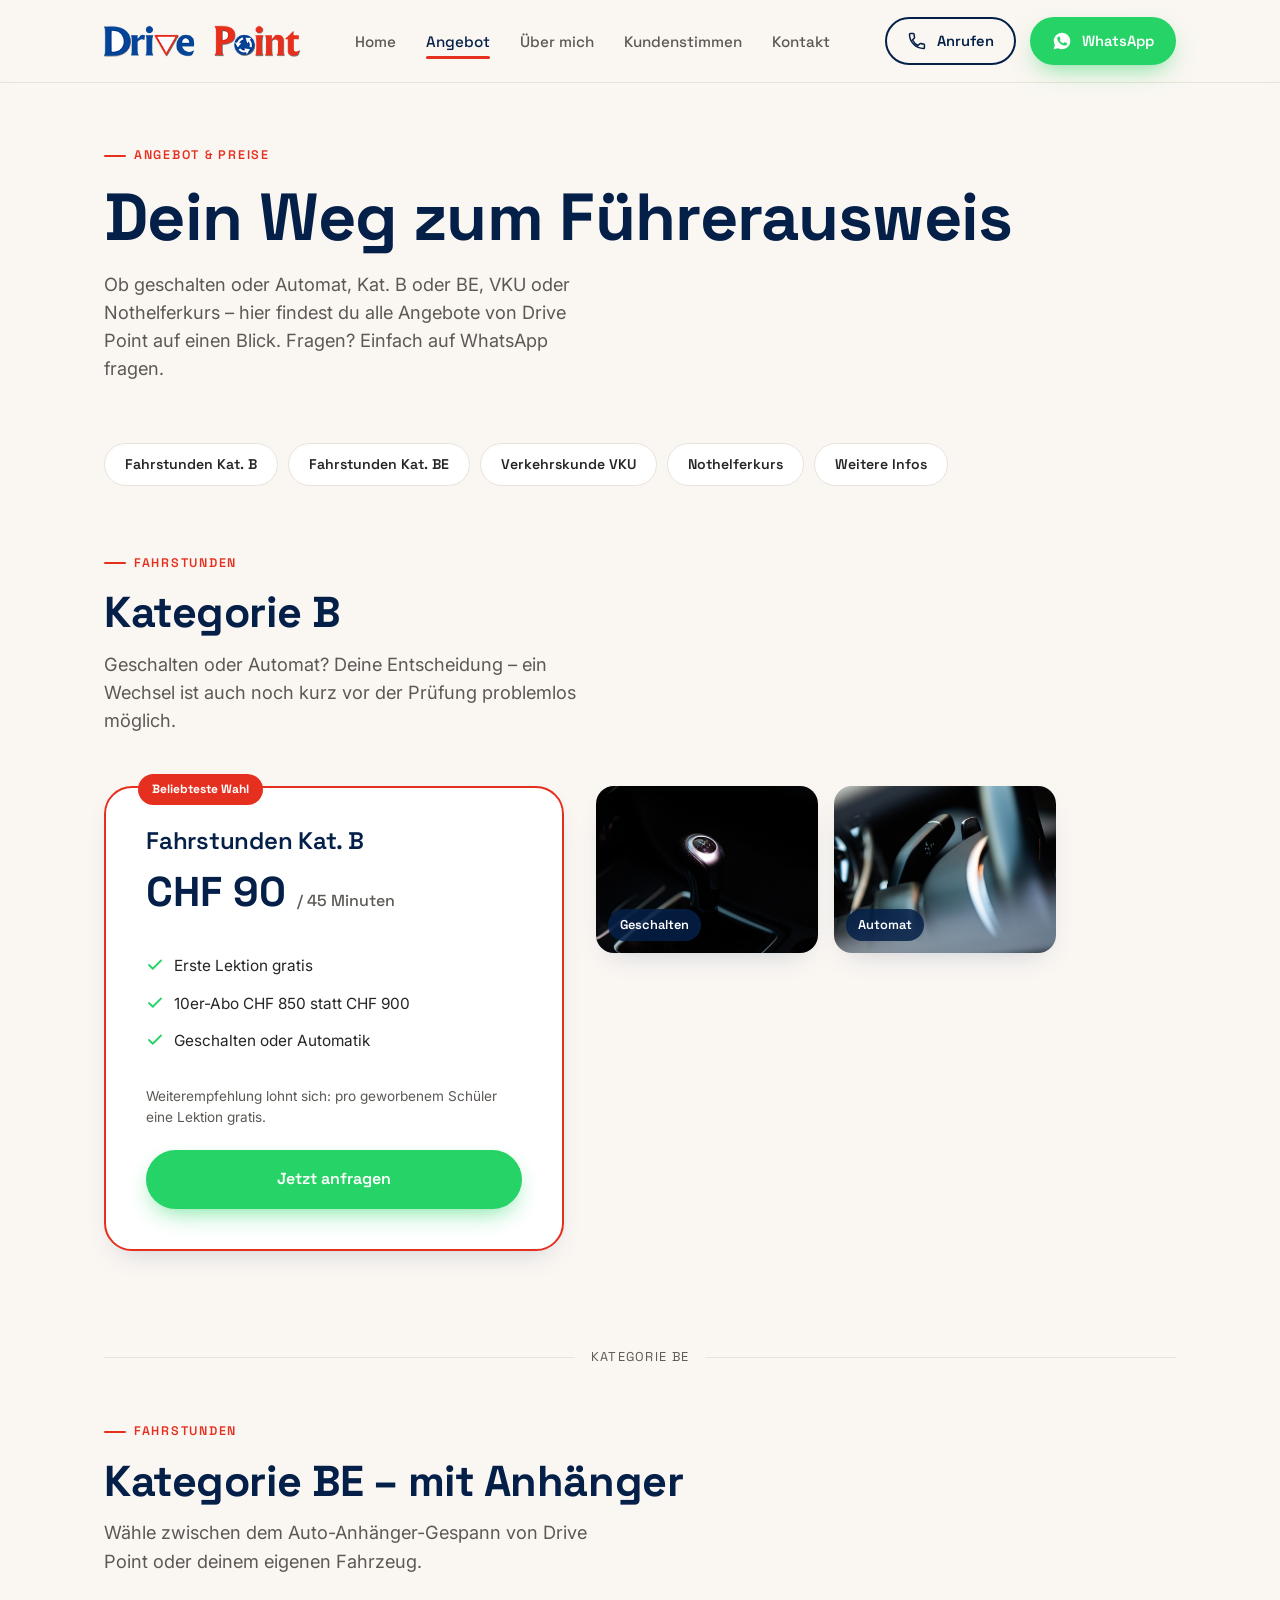
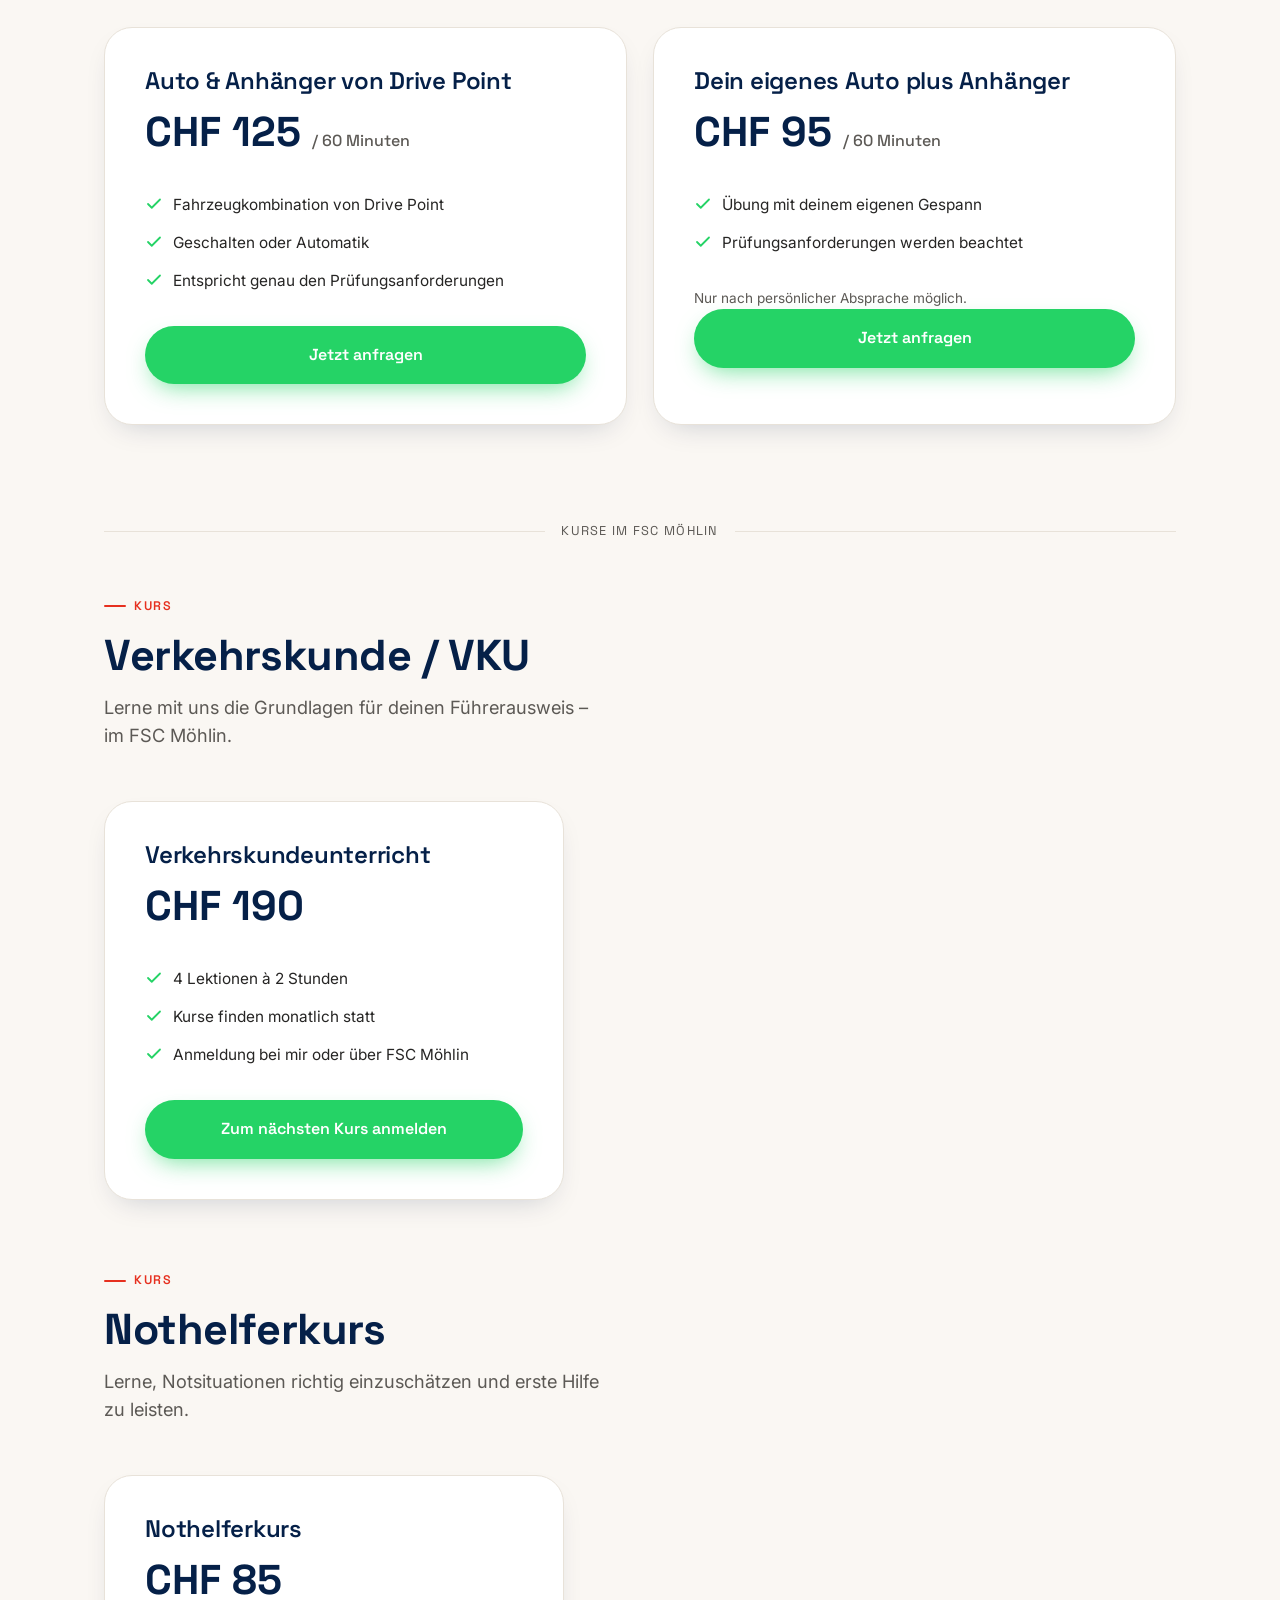
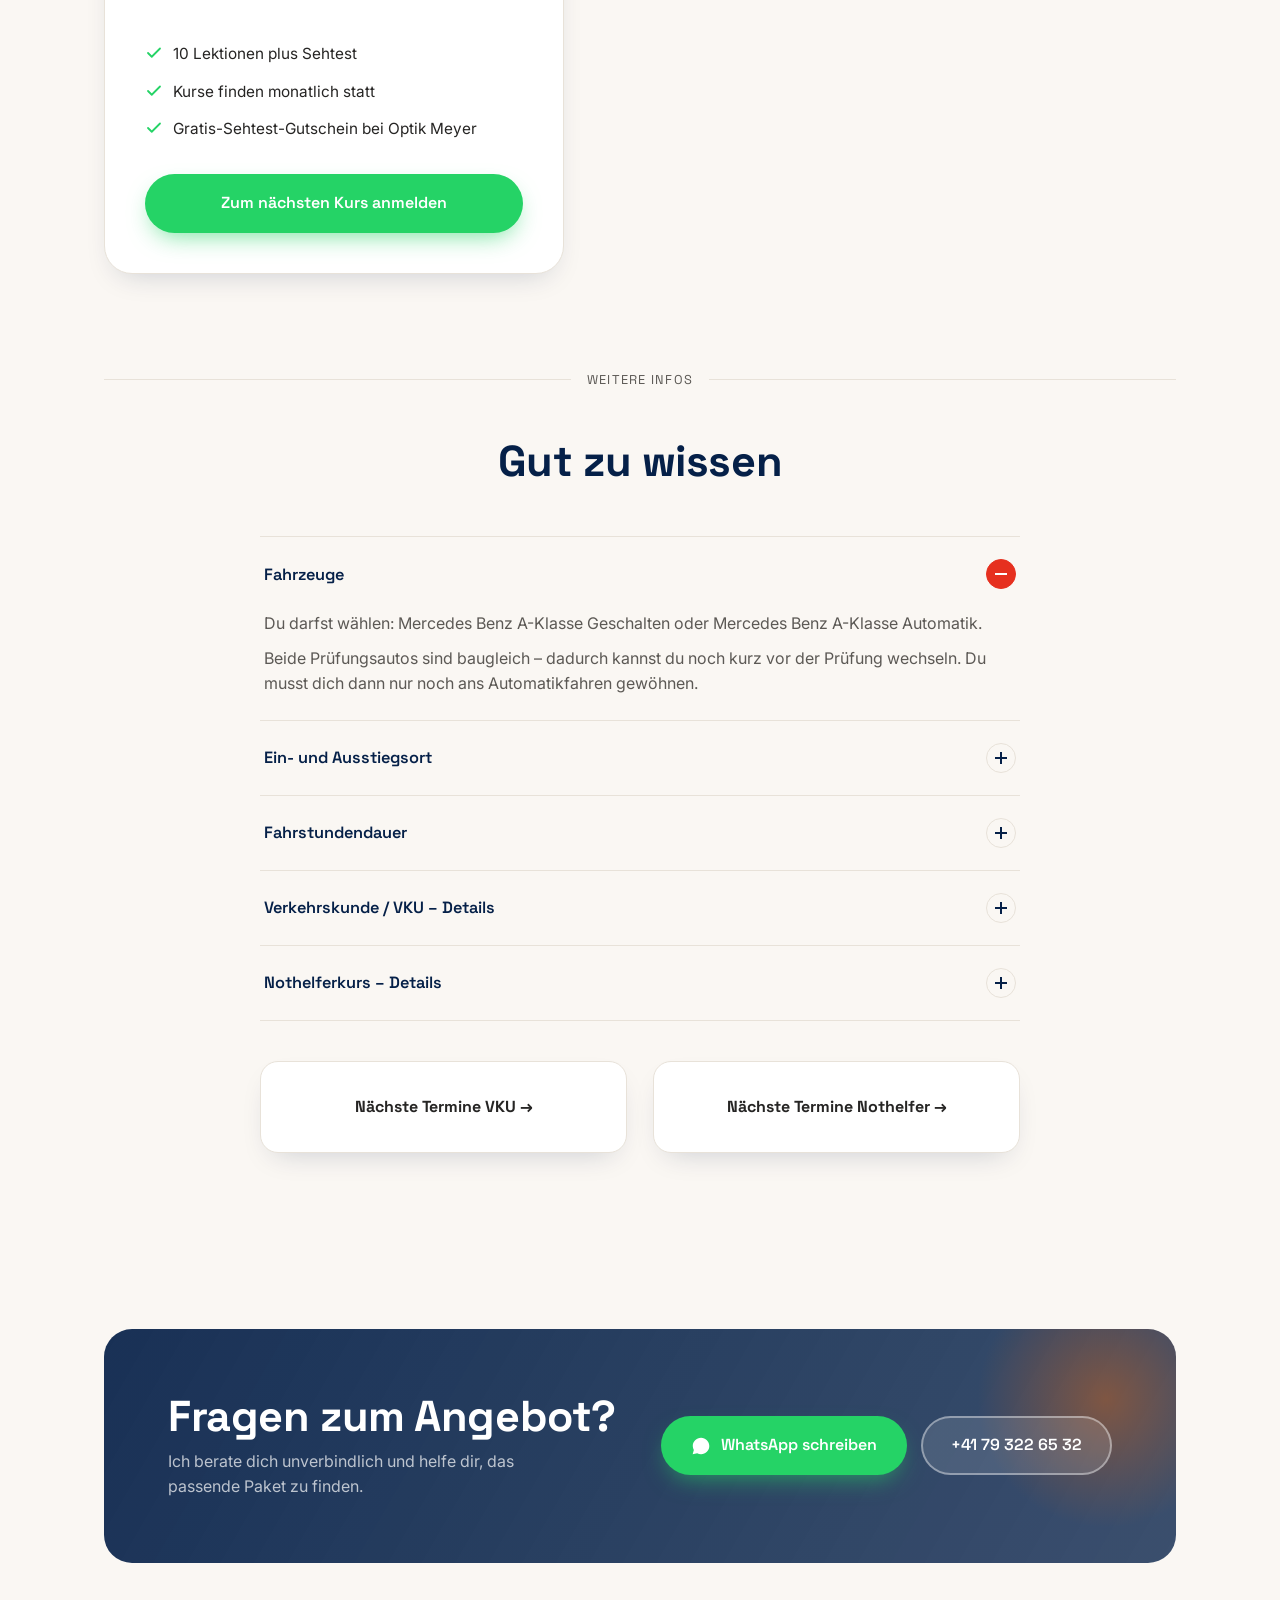
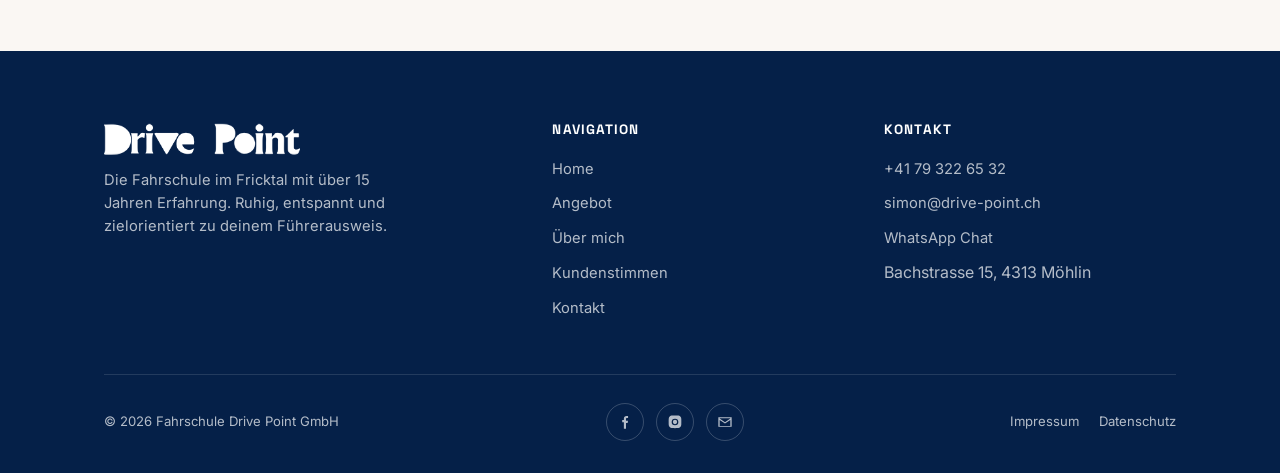
==== angebot.html @ d81fac7f "Fix responsive edge cases found in a full breakpoint audit - .btn text no longer forces horizontal o" ====
<!DOCTYPE html>
<html lang="de-CH">
<head>
<meta charset="UTF-8">
<meta name="viewport" content="width=device-width, initial-scale=1.0">
<title>Angebot & Preise – Drive Point Fahrschule</title>
<meta name="description" content="Fahrstunden Kat. B & BE, Verkehrskunde VKU und Nothelferkurs bei Drive Point – alle Preise und Details auf einen Blick.">
<link rel="canonical" href="https://drive-point.ch/angebot.html">
<meta property="og:type" content="website">
<meta property="og:site_name" content="Drive Point Fahrschule">
<meta property="og:locale" content="de_CH">
<meta property="og:title" content="Angebot & Preise – Drive Point Fahrschule">
<meta property="og:description" content="Fahrstunden Kat. B & BE, Verkehrskunde VKU und Nothelferkurs bei Drive Point – alle Preise und Details auf einen Blick.">
<meta property="og:url" content="https://drive-point.ch/angebot.html">
<meta property="og:image" content="https://drive-point.ch/assets/img/og-image.jpg">
<meta property="og:image:width" content="1200">
<meta property="og:image:height" content="630">
<meta name="twitter:card" content="summary_large_image">
<meta name="twitter:title" content="Angebot & Preise – Drive Point Fahrschule">
<meta name="twitter:description" content="Fahrstunden Kat. B & BE, Verkehrskunde VKU und Nothelferkurs bei Drive Point.">
<meta name="twitter:image" content="https://drive-point.ch/assets/img/og-image.jpg">
<link rel="icon" type="image/png" sizes="32x32" href="assets/img/favicon-32.png">
<link rel="icon" type="image/png" sizes="16x16" href="assets/img/favicon-16.png">
<link rel="apple-touch-icon" sizes="180x180" href="assets/img/favicon-180.png">
<link rel="preconnect" href="https://fonts.googleapis.com">
<link rel="preconnect" href="https://fonts.gstatic.com" crossorigin>
<link href="https://fonts.googleapis.com/css2?family=Space+Grotesk:wght@500;600;700&family=Inter:wght@400;500;600&display=swap" rel="stylesheet">
<link rel="stylesheet" href="css/style.css?v=7">
</head>
<body>

<header class="site-header">
  <div class="container">
    <a href="index.html" class="logo">
      <img src="assets/img/logo-drive-point.png" alt="Drive Point Fahrschule Logo" class="logo-img">
    </a>
    <nav class="main-nav">
      <ul class="nav-links">
        <li><a href="index.html">Home</a></li>
        <li><a href="angebot.html" aria-current="page">Angebot</a></li>
        <li><a href="ueber-mich.html">Über mich</a></li>
        <li><a href="kundenstimmen.html">Kundenstimmen</a></li>
        <li><a href="kontakt.html">Kontakt</a></li>
      </ul>
    </nav>
    <div class="nav-cta">
      <a href="tel:+41793226532" class="btn btn-outline btn-outline-nav-phone">
        <svg viewBox="0 0 24 24" fill="none"><path d="M6.6 10.8a15.5 15.5 0 0 0 6.6 6.6l2.2-2.2a1 1 0 0 1 1-.25 11 11 0 0 0 3.5.56 1 1 0 0 1 1 1V20a1 1 0 0 1-1 1A17 17 0 0 1 3 4a1 1 0 0 1 1-1h3.5a1 1 0 0 1 1 1 11 11 0 0 0 .56 3.5 1 1 0 0 1-.25 1z" stroke="currentColor" stroke-width="1.8" stroke-linejoin="round"/></svg>
        Anrufen
      </a>
      <a href="https://wa.me/41793226532?text=Hoi%20Simon%2C%20ich%20interessiere%20mich%20f%C3%BCr%20Fahrstunden%20%F0%9F%9A%97" target="_blank" rel="noopener" class="btn btn-whatsapp">
        <svg viewBox="0 0 24 24" fill="currentColor"><path d="M12.04 2C6.58 2 2.13 6.45 2.13 11.91c0 1.75.46 3.39 1.26 4.82L2 22l5.4-1.35a9.86 9.86 0 0 0 4.64 1.18h.01c5.46 0 9.91-4.45 9.91-9.91C21.96 6.45 17.51 2 12.04 2zm5.8 14.05c-.24.68-1.4 1.3-1.94 1.38-.5.08-1.12.11-1.8-.11-.42-.13-.96-.3-1.65-.6-2.9-1.25-4.8-4.17-4.94-4.36-.14-.19-1.18-1.57-1.18-3 0-1.42.75-2.12 1.02-2.41.26-.28.57-.36.76-.36h.55c.18 0 .42-.07.66.5.24.58.82 2 .89 2.15.07.14.12.31.02.5-.1.19-.15.31-.29.48-.15.17-.31.38-.44.51-.15.15-.3.31-.13.6.17.29.75 1.24 1.62 2 1.11.99 2.05 1.3 2.34 1.44.29.15.46.13.63-.08.17-.2.72-.84.92-1.13.19-.29.39-.24.65-.14.27.1 1.68.79 1.97.93.29.15.48.22.55.34.07.13.07.75-.17 1.44z"/></svg>
        <span>WhatsApp</span>
      </a>
    </div>
    <button class="nav-toggle" aria-label="Menü öffnen">
      <svg viewBox="0 0 24 24" fill="none"><path d="M4 6h16M4 12h16M4 18h16" stroke="currentColor" stroke-width="2" stroke-linecap="round"/></svg>
    </button>
  </div>
</header>

<main>

  <section class="page-hero">
    <div class="container">
      <p class="eyebrow">Angebot & Preise</p>
      <h1>Dein Weg zum Führerausweis</h1>
      <p class="lede">Ob geschalten oder Automat, Kat. B oder BE, VKU oder Nothelferkurs – hier findest du alle Angebote von Drive Point auf einen Blick. Fragen? Einfach auf WhatsApp fragen.</p>
    </div>
  </section>

  <section style="padding-top:40px;">
    <div class="container">
      <div class="pill-nav">
        <a href="#kat-b">Fahrstunden Kat. B</a>
        <a href="#kat-be">Fahrstunden Kat. BE</a>
        <a href="#vku">Verkehrskunde VKU</a>
        <a href="#nothelfer">Nothelferkurs</a>
        <a href="#infos">Weitere Infos</a>
      </div>

      <!-- KAT B -->
      <div id="kat-b" class="offer-section reveal">
        <div class="section-head">
          <p class="eyebrow">Fahrstunden</p>
          <h2>Kategorie B</h2>
          <p class="lede" style="margin-top:14px;">Geschalten oder Automat? Deine Entscheidung – ein Wechsel ist auch noch kurz vor der Prüfung problemlos möglich.</p>
        </div>

        <div style="display:flex; gap:32px; flex-wrap:wrap; align-items:flex-start;">
          <div class="price-card featured" style="max-width:460px; flex:1 1 380px;">
            <span class="tag">Beliebteste Wahl</span>
            <h3>Fahrstunden Kat. B</h3>
            <p class="amount">CHF 90 <span>/ 45 Minuten</span></p>
            <ul>
              <li><svg viewBox="0 0 24 24" fill="none"><path d="M4 12l5 5L20 6" stroke="currentColor" stroke-width="2.4" stroke-linecap="round" stroke-linejoin="round"/></svg>Erste Lektion gratis</li>
              <li><svg viewBox="0 0 24 24" fill="none"><path d="M4 12l5 5L20 6" stroke="currentColor" stroke-width="2.4" stroke-linecap="round" stroke-linejoin="round"/></svg>10er-Abo CHF 850 statt CHF 900</li>
              <li><svg viewBox="0 0 24 24" fill="none"><path d="M4 12l5 5L20 6" stroke="currentColor" stroke-width="2.4" stroke-linecap="round" stroke-linejoin="round"/></svg>Geschalten oder Automatik</li>
            </ul>
            <p class="note">Weiterempfehlung lohnt sich: pro geworbenem Schüler eine Lektion gratis.</p>
            <a href="https://wa.me/41793226532?text=Hoi%20Simon%2C%20ich%20m%C3%B6chte%20Fahrstunden%20Kat.%20B%20starten%20%F0%9F%9A%97" target="_blank" rel="noopener" class="btn btn-whatsapp btn-block" style="margin-top:22px;">Jetzt anfragen</a>
          </div>
          <div class="detail-photos" style="flex:1 1 320px;">
            <div class="detail-photo"><img src="assets/img/gear-manual.jpg" alt="Handschaltung im Fahrschulauto" loading="lazy"><span>Geschalten</span></div>
            <div class="detail-photo"><img src="assets/img/gear-auto.jpg" alt="Automatikwahlhebel im Fahrschulauto" loading="lazy"><span>Automat</span></div>
          </div>
        </div>
      </div>

      <div class="divider-row"><div class="line"></div><span>Kategorie BE</span><div class="line"></div></div>

      <!-- KAT BE -->
      <div id="kat-be" class="offer-section reveal">
        <div class="section-head">
          <p class="eyebrow">Fahrstunden</p>
          <h2>Kategorie BE – mit Anhänger</h2>
          <p class="lede" style="margin-top:14px;">Wähle zwischen dem Auto-Anhänger-Gespann von Drive Point oder deinem eigenen Fahrzeug.</p>
        </div>

        <div class="grid grid-2">
          <div class="price-card">
            <h3>Auto & Anhänger von Drive Point</h3>
            <p class="amount">CHF 125 <span>/ 60 Minuten</span></p>
            <ul>
              <li><svg viewBox="0 0 24 24" fill="none"><path d="M4 12l5 5L20 6" stroke="currentColor" stroke-width="2.4" stroke-linecap="round" stroke-linejoin="round"/></svg>Fahrzeugkombination von Drive Point</li>
              <li><svg viewBox="0 0 24 24" fill="none"><path d="M4 12l5 5L20 6" stroke="currentColor" stroke-width="2.4" stroke-linecap="round" stroke-linejoin="round"/></svg>Geschalten oder Automatik</li>
              <li><svg viewBox="0 0 24 24" fill="none"><path d="M4 12l5 5L20 6" stroke="currentColor" stroke-width="2.4" stroke-linecap="round" stroke-linejoin="round"/></svg>Entspricht genau den Prüfungsanforderungen</li>
            </ul>
            <a href="https://wa.me/41793226532?text=Hoi%20Simon%2C%20ich%20interessiere%20mich%20f%C3%BCr%20Fahrstunden%20Kat.%20BE%20mit%20eurem%20Anh%C3%A4nger%20%F0%9F%9A%97" target="_blank" rel="noopener" class="btn btn-whatsapp btn-block">Jetzt anfragen</a>
          </div>
          <div class="price-card">
            <h3>Dein eigenes Auto plus Anhänger</h3>
            <p class="amount">CHF 95 <span>/ 60 Minuten</span></p>
            <ul>
              <li><svg viewBox="0 0 24 24" fill="none"><path d="M4 12l5 5L20 6" stroke="currentColor" stroke-width="2.4" stroke-linecap="round" stroke-linejoin="round"/></svg>Übung mit deinem eigenen Gespann</li>
              <li><svg viewBox="0 0 24 24" fill="none"><path d="M4 12l5 5L20 6" stroke="currentColor" stroke-width="2.4" stroke-linecap="round" stroke-linejoin="round"/></svg>Prüfungsanforderungen werden beachtet</li>
            </ul>
            <p class="note">Nur nach persönlicher Absprache möglich.</p>
            <a href="https://wa.me/41793226532?text=Hoi%20Simon%2C%20ich%20m%C3%B6chte%20mit%20meinem%20eigenen%20Auto%20plus%20Anh%C3%A4nger%20%C3%BCben%20%F0%9F%9A%97" target="_blank" rel="noopener" class="btn btn-whatsapp btn-block">Jetzt anfragen</a>
          </div>
        </div>
      </div>

      <div class="divider-row"><div class="line"></div><span>Kurse im FSC Möhlin</span><div class="line"></div></div>

      <!-- VKU -->
      <div id="vku" class="offer-section reveal">
        <div class="section-head">
          <p class="eyebrow">Kurs</p>
          <h2>Verkehrskunde / VKU</h2>
          <p class="lede" style="margin-top:14px;">Lerne mit uns die Grundlagen für deinen Führerausweis – im FSC Möhlin.</p>
        </div>
        <div class="price-card" style="max-width:460px;">
          <h3>Verkehrskundeunterricht</h3>
          <p class="amount">CHF 190</p>
          <ul>
            <li><svg viewBox="0 0 24 24" fill="none"><path d="M4 12l5 5L20 6" stroke="currentColor" stroke-width="2.4" stroke-linecap="round" stroke-linejoin="round"/></svg>4 Lektionen à 2 Stunden</li>
            <li><svg viewBox="0 0 24 24" fill="none"><path d="M4 12l5 5L20 6" stroke="currentColor" stroke-width="2.4" stroke-linecap="round" stroke-linejoin="round"/></svg>Kurse finden monatlich statt</li>
            <li><svg viewBox="0 0 24 24" fill="none"><path d="M4 12l5 5L20 6" stroke="currentColor" stroke-width="2.4" stroke-linecap="round" stroke-linejoin="round"/></svg>Anmeldung bei mir oder über FSC Möhlin</li>
          </ul>
          <a href="https://wa.me/41793226532?text=Hoi%20Simon%2C%20ich%20m%C3%B6chte%20mich%20f%C3%BCr%20den%20VKU%20anmelden%20%F0%9F%9A%97" target="_blank" rel="noopener" class="btn btn-whatsapp btn-block">Zum nächsten Kurs anmelden</a>
        </div>
      </div>

      <!-- NOTHELFER -->
      <div id="nothelfer" class="offer-section reveal" style="margin-top:64px;">
        <div class="section-head">
          <p class="eyebrow">Kurs</p>
          <h2>Nothelferkurs</h2>
          <p class="lede" style="margin-top:14px;">Lerne, Notsituationen richtig einzuschätzen und erste Hilfe zu leisten.</p>
        </div>
        <div class="price-card" style="max-width:460px;">
          <h3>Nothelferkurs</h3>
          <p class="amount">CHF 85</p>
          <ul>
            <li><svg viewBox="0 0 24 24" fill="none"><path d="M4 12l5 5L20 6" stroke="currentColor" stroke-width="2.4" stroke-linecap="round" stroke-linejoin="round"/></svg>10 Lektionen plus Sehtest</li>
            <li><svg viewBox="0 0 24 24" fill="none"><path d="M4 12l5 5L20 6" stroke="currentColor" stroke-width="2.4" stroke-linecap="round" stroke-linejoin="round"/></svg>Kurse finden monatlich statt</li>
            <li><svg viewBox="0 0 24 24" fill="none"><path d="M4 12l5 5L20 6" stroke="currentColor" stroke-width="2.4" stroke-linecap="round" stroke-linejoin="round"/></svg>Gratis-Sehtest-Gutschein bei Optik Meyer</li>
          </ul>
          <a href="https://wa.me/41793226532?text=Hoi%20Simon%2C%20ich%20m%C3%B6chte%20mich%20f%C3%BCr%20den%20Nothelferkurs%20anmelden%20%F0%9F%9A%97" target="_blank" rel="noopener" class="btn btn-whatsapp btn-block">Zum nächsten Kurs anmelden</a>
        </div>
      </div>

      <div class="divider-row"><div class="line"></div><span>Weitere Infos</span><div class="line"></div></div>

      <!-- ACCORDION -->
      <div id="infos" class="offer-section reveal" style="max-width:760px; margin:0 auto;">
        <div class="section-head center">
          <h2>Gut zu wissen</h2>
        </div>

        <div class="accordion">
          <div class="acc-item open">
            <button class="acc-trigger"><span>Fahrzeuge</span><span class="plus"></span></button>
            <div class="acc-panel" style="max-height:400px;">
              <div class="acc-panel-inner">
                <p>Du darfst wählen: Mercedes Benz A-Klasse Geschalten oder Mercedes Benz A-Klasse Automatik.</p>
                <p style="margin-top:10px;">Beide Prüfungsautos sind baugleich – dadurch kannst du noch kurz vor der Prüfung wechseln. Du musst dich dann nur noch ans Automatikfahren gewöhnen.</p>
              </div>
            </div>
          </div>

          <div class="acc-item">
            <button class="acc-trigger"><span>Ein- und Ausstiegsort</span><span class="plus"></span></button>
            <div class="acc-panel">
              <div class="acc-panel-inner">
                <p>Gerne hole ich dich nach Wunsch bei dir zu Hause, am Bahnhof, in der Schule oder an deinem Arbeitsort ab und bringe dich nach der Fahrstunde auch wieder dorthin oder an einen anderen gewünschten Ort zurück.</p>
              </div>
            </div>
          </div>

          <div class="acc-item">
            <button class="acc-trigger"><span>Fahrstundendauer</span><span class="plus"></span></button>
            <div class="acc-panel">
              <div class="acc-panel-inner">
                <p>Empfohlen werden 90 Minuten für Kat. B und 120 Minuten für Kat. BE. Die Dauer kann aber jederzeit an dein Budget und deine Zeit angepasst werden.</p>
              </div>
            </div>
          </div>

          <div class="acc-item">
            <button class="acc-trigger"><span>Verkehrskunde / VKU – Details</span><span class="plus"></span></button>
            <div class="acc-panel">
              <div class="acc-panel-inner">
                <ul>
                  <li>Findet an 4 Abenden statt, jeweils 19:30–21:30 Uhr im FSC Möhlin, Bachstrasse 15, Möhlin</li>
                  <li>Kurse finden ab 6 Personen statt</li>
                  <li>Anmeldung direkt bei mir oder über das FSC Möhlin</li>
                  <li>Teilnahmebestätigung wird 7 Tage vor Kursbeginn per WhatsApp versendet</li>
                  <li>Kursgeld ist am ersten Kursabend bar zu begleichen</li>
                </ul>
              </div>
            </div>
          </div>

          <div class="acc-item">
            <button class="acc-trigger"><span>Nothelferkurs – Details</span><span class="plus"></span></button>
            <div class="acc-panel">
              <div class="acc-panel-inner">
                <ul>
                  <li>Freitags 18:30–21:00 Uhr und samstags 08:30–17:00 Uhr im FSC Möhlin, Bachstrasse 15, Möhlin</li>
                  <li>Kurse finden ab 4 Personen statt</li>
                  <li>Anmeldung direkt bei mir oder über das FSC Möhlin</li>
                  <li>Teilnahmebestätigung wird 7 Tage vor Kursbeginn per WhatsApp versendet</li>
                  <li>Kursgeld ist am ersten Kurstag bar zu begleichen</li>
                  <li>Gratis-Sehtest-Gutschein für Optik Meyer in Möhlin inklusive</li>
                </ul>
              </div>
            </div>
          </div>
        </div>

        <div class="grid grid-2" style="margin-top:40px;">
          <a href="https://www.fahrschulcenter-moehlin.ch/#vku" target="_blank" rel="noopener" class="card" style="text-align:center;">
            <strong style="font-family:var(--font-display);">Nächste Termine VKU →</strong>
          </a>
          <a href="https://www.fahrschulcenter-moehlin.ch/#nothelferkurs" target="_blank" rel="noopener" class="card" style="text-align:center;">
            <strong style="font-family:var(--font-display);">Nächste Termine Nothelfer →</strong>
          </a>
        </div>
      </div>
    </div>
  </section>

  <section>
    <div class="container">
      <div class="cta-banner photo reveal" style="--cta-photo:url('assets/img/dashboard.jpg');">
        <div>
          <h2>Fragen zum Angebot?</h2>
          <p>Ich berate dich unverbindlich und helfe dir, das passende Paket zu finden.</p>
        </div>
        <div class="btn-row">
          <a href="https://wa.me/41793226532?text=Hoi%20Simon%2C%20ich%20h%C3%A4tte%20eine%20Frage%20zum%20Angebot%20%F0%9F%98%8A" target="_blank" rel="noopener" class="btn btn-whatsapp">
            <svg viewBox="0 0 24 24" fill="currentColor"><path d="M12.04 2C6.58 2 2.13 6.45 2.13 11.91c0 1.75.46 3.39 1.26 4.82L2 22l5.4-1.35a9.86 9.86 0 0 0 4.64 1.18h.01c5.46 0 9.91-4.45 9.91-9.91C21.96 6.45 17.51 2 12.04 2z"/></svg>
            WhatsApp schreiben
          </a>
          <a href="tel:+41793226532" class="btn btn-ghost-light">+41 79 322 65 32</a>
        </div>
      </div>
    </div>
  </section>

</main>

<footer class="site-footer">
  <div class="container">
    <div class="footer-grid">
      <div>
        <a href="index.html" class="logo">
          <img src="assets/img/logo-drive-point.png" alt="Drive Point Fahrschule Logo" class="logo-img">
        </a>
        <p>Die Fahrschule im Fricktal mit über 15 Jahren Erfahrung. Ruhig, entspannt und zielorientiert zu deinem Führerausweis.</p>
      </div>
      <div class="footer-col">
        <h4>Navigation</h4>
        <ul>
          <li><a href="index.html">Home</a></li>
          <li><a href="angebot.html">Angebot</a></li>
          <li><a href="ueber-mich.html">Über mich</a></li>
          <li><a href="kundenstimmen.html">Kundenstimmen</a></li>
          <li><a href="kontakt.html">Kontakt</a></li>
        </ul>
      </div>
      <div class="footer-col">
        <h4>Kontakt</h4>
        <ul>
          <li><a href="tel:+41793226532">+41 79 322 65 32</a></li>
          <li><a href="mailto:simon@drive-point.ch">simon@drive-point.ch</a></li>
          <li><a href="https://wa.me/41793226532" target="_blank" rel="noopener">WhatsApp Chat</a></li>
          <li><span>Bachstrasse 15, 4313 Möhlin</span></li>
        </ul>
      </div>
    </div>
    <div class="footer-bottom">
      <span>© <span data-year>2026</span> Fahrschule Drive Point GmbH</span>
      <div class="footer-socials">
        <a href="#" aria-label="Facebook"><svg viewBox="0 0 24 24" fill="currentColor"><path d="M13.5 22v-8.5H16l.5-3.5h-3V7.8c0-1 .3-1.7 1.7-1.7H16.6V3.1C16.3 3 15.3 3 14.2 3c-2.3 0-3.9 1.4-3.9 4v2h-2.5v3.5h2.5V22h3.2z"/></svg></a>
        <a href="#" aria-label="Instagram"><svg viewBox="0 0 24 24" fill="currentColor"><path d="M12 2.2c2.7 0 3 0 4 .05 1 .05 1.7.2 2.3.45.6.25 1.1.6 1.6 1.1s.85 1 1.1 1.6c.25.6.4 1.3.45 2.3.05 1 .05 1.3.05 4s0 3-.05 4c-.05 1-.2 1.7-.45 2.3-.25.6-.6 1.1-1.1 1.6s-1 .85-1.6 1.1c-.6.25-1.3.4-2.3.45-1 .05-1.3.05-4 .05s-3 0-4-.05c-1-.05-1.7-.2-2.3-.45-.6-.25-1.1-.6-1.6-1.1s-.85-1-1.1-1.6c-.25-.6-.4-1.3-.45-2.3-.05-1-.05-1.3-.05-4s0-3 .05-4c.05-1 .2-1.7.45-2.3.25-.6.6-1.1 1.1-1.6s1-.85 1.6-1.1c.6-.25 1.3-.4 2.3-.45 1-.05 1.3-.05 4-.05zM12 7a5 5 0 1 0 0 10 5 5 0 0 0 0-10zm0 8.2a3.2 3.2 0 1 1 0-6.4 3.2 3.2 0 0 1 0 6.4zm5.2-8.4a1.2 1.2 0 1 1-2.4 0 1.2 1.2 0 0 1 2.4 0z"/></svg></a>
        <a href="mailto:simon@drive-point.ch" aria-label="Email"><svg viewBox="0 0 24 24" fill="currentColor"><path d="M2 5h20v14H2zm2 1.5v.4l8 5.4 8-5.4v-.4H4zm16 2.5-7.4 5-.6.3-.6-.3L4 9v9h16z"/></svg></a>
      </div>
      <div style="display:flex; gap:20px;">
        <a href="impressum.html">Impressum</a>
        <a href="datenschutz.html">Datenschutz</a>
      </div>
    </div>
  </div>
</footer>


<script src="js/main.js?v=2"></script>
</body>
</html>
---- css/style.css ----
/* ==========================================================================
   Drive Point – Design System
   ========================================================================== */

:root {
  /* Drive Point CI: Logo-Blau, Logo-Rot, Website-Orange */
  --navy-900: #052048;
  --navy-800: #054597;
  --navy-700: #0a5bc4;
  --orange-600: #e6301f;
  --orange-500: #ec6707;
  --orange-100: #fbe2d9;
  --cream: #faf7f3;
  --white: #ffffff;
  --ink: #262524;
  --ink-soft: #5c5955;
  --line: #e8e2d9;
  --whatsapp: #25d366;
  --whatsapp-dark: #1ebe5b;

  --font-display: "Space Grotesk", "Inter", sans-serif;
  --font-body: "Inter", sans-serif;

  --radius-s: 10px;
  --radius-m: 18px;
  --radius-l: 28px;
  --radius-full: 999px;

  --shadow-card: 0 12px 30px -14px rgba(5, 32, 72, 0.22);
  --shadow-float: 0 14px 34px -8px rgba(37, 211, 102, 0.55);
  --container: 1120px;
}

* { box-sizing: border-box; margin: 0; padding: 0; }

html { scroll-behavior: smooth; }

body {
  font-family: var(--font-body);
  background: var(--cream);
  color: var(--ink);
  line-height: 1.55;
  -webkit-font-smoothing: antialiased;
  overflow-x: hidden;
}

img { max-width: 100%; display: block; }

a { color: inherit; text-decoration: none; }

ul { list-style: none; }

h1, h2, h3, h4 {
  font-family: var(--font-display);
  line-height: 1.08;
  letter-spacing: -0.01em;
  color: var(--navy-900);
}

h1 { font-size: clamp(2.4rem, 5.2vw, 4.2rem); font-weight: 700; }
h2 { font-size: clamp(1.9rem, 3.4vw, 2.7rem); font-weight: 700; }
h3 { font-size: clamp(1.25rem, 2vw, 1.5rem); font-weight: 600; }

.container {
  max-width: var(--container);
  margin: 0 auto;
  padding: 0 24px;
}

section { padding: 88px 0; }
@media (max-width: 720px) { section { padding: 56px 0; } }

.eyebrow {
  display: inline-flex;
  align-items: center;
  gap: 8px;
  font-family: var(--font-display);
  font-size: 0.78rem;
  font-weight: 600;
  letter-spacing: 0.14em;
  text-transform: uppercase;
  color: var(--orange-600);
  margin-bottom: 16px;
}
.eyebrow::before {
  content: "";
  width: 22px;
  height: 2px;
  background: var(--orange-600);
  border-radius: 2px;
}

.lede {
  font-size: 1.14rem;
  color: var(--ink-soft);
  max-width: 46ch;
}

.center { text-align: center; margin-left: auto; margin-right: auto; }

/* ---------------------------------- Buttons ---------------------------------- */

.btn {
  display: inline-flex;
  align-items: center;
  justify-content: center;
  gap: 10px;
  font-family: var(--font-display);
  font-weight: 600;
  font-size: 1rem;
  padding: 15px 28px;
  border-radius: var(--radius-full);
  border: 2px solid transparent;
  cursor: pointer;
  transition: transform 0.18s ease, box-shadow 0.18s ease, background 0.18s ease, border-color 0.18s ease;
  white-space: nowrap;
}
.btn svg { width: 20px; height: 20px; flex-shrink: 0; }
.btn:active { transform: scale(0.97); }

@media (max-width: 420px) {
  .btn { white-space: normal; text-align: center; padding: 14px 20px; }
}

.btn-whatsapp {
  background: var(--whatsapp);
  color: #fff;
  box-shadow: 0 10px 24px -8px rgba(37, 211, 102, 0.65);
}
.btn-whatsapp:hover { background: var(--whatsapp-dark); transform: translateY(-2px); }

.btn-outline {
  background: transparent;
  border-color: var(--navy-900);
  color: var(--navy-900);
}
.btn-outline:hover { background: var(--navy-900); color: #fff; transform: translateY(-2px); }

.btn-orange {
  background: var(--orange-600);
  color: #fff;
  box-shadow: 0 10px 24px -8px rgba(230, 48, 31, 0.55);
}
.btn-orange:hover { background: #b8280f; transform: translateY(-2px); }

.btn-ghost-light {
  background: rgba(255,255,255,0.12);
  border-color: rgba(255,255,255,0.4);
  color: #fff;
}
.btn-ghost-light:hover { background: rgba(255,255,255,0.22); transform: translateY(-2px); }

.btn-block { width: 100%; }
.btn-sm { padding: 11px 20px; font-size: 0.92rem; }

.btn-row { display: flex; flex-wrap: wrap; gap: 14px; align-items: center; }

/* ---------------------------------- Header / Nav ---------------------------------- */

.site-header {
  position: sticky;
  top: 0;
  z-index: 200;
  background: rgba(250, 246, 240, 0.86);
  backdrop-filter: blur(10px);
  border-bottom: 1px solid var(--line);
}

.site-header .container {
  display: flex;
  align-items: center;
  justify-content: space-between;
  height: 82px;
}

.logo {
  display: flex;
  align-items: center;
  gap: 10px;
  font-family: var(--font-display);
  font-weight: 700;
  font-size: 1.3rem;
  color: var(--navy-900);
}
.logo .dot { color: var(--orange-600); }
.logo-img { height: 32px; width: auto; display: block; }
.footer-grid .logo-img { filter: brightness(0) invert(1); }

.main-nav {
  display: flex;
  align-items: center;
  gap: 34px;
}

.nav-links {
  display: flex;
  gap: 30px;
}
.nav-links a {
  font-family: var(--font-display);
  font-weight: 500;
  font-size: 0.95rem;
  color: var(--ink-soft);
  position: relative;
  padding: 6px 0;
  transition: color 0.15s ease;
}
.nav-links a:hover, .nav-links a[aria-current="page"] { color: var(--navy-900); }
.nav-links a[aria-current="page"]::after {
  content: "";
  position: absolute;
  left: 0; right: 0; bottom: -2px;
  height: 3px;
  background: var(--orange-600);
  border-radius: 3px;
}

.nav-cta { display: flex; align-items: center; gap: 14px; }
.nav-cta .btn { padding: 11px 20px; font-size: 0.92rem; }

.nav-toggle {
  display: none;
  width: 46px; height: 46px;
  border-radius: var(--radius-s);
  border: 1.5px solid var(--line);
  background: #fff;
  align-items: center;
  justify-content: center;
  cursor: pointer;
}
.nav-toggle svg { width: 22px; height: 22px; }

@media (max-width: 900px) {
  .nav-links { display: none; }
  .nav-cta .btn-outline-nav-phone { display: none; }
  .nav-toggle { display: flex; }
  .site-header .container { gap: 10px; }
  .logo { font-size: 1.08rem; gap: 8px; }
  .logo-img { height: 26px; }
  .nav-cta .btn-whatsapp { padding: 10px 16px; font-size: 0.85rem; }
  body.nav-open .nav-links {
    display: flex;
    flex-direction: column;
    position: fixed;
    top: 82px; left: 0; right: 0;
    background: var(--cream);
    padding: 20px 24px 28px;
    gap: 4px;
    border-bottom: 1px solid var(--line);
    box-shadow: var(--shadow-card);
  }
  body.nav-open .nav-links a { padding: 12px 4px; border-bottom: 1px solid var(--line); }
}

@media (max-width: 420px) {
  .nav-cta .btn-whatsapp span { display: none; }
  .nav-cta .btn-whatsapp { padding: 10px; }
  .nav-cta .btn-whatsapp svg { width: 18px; height: 18px; }
}

/* ---------------------------------- Hero ---------------------------------- */

.hero {
  padding: 64px 0 96px;
  position: relative;
  overflow: hidden;
}
.hero .container {
  display: grid;
  grid-template-columns: 1.05fr 0.95fr;
  gap: 56px;
  align-items: center;
}
@media (max-width: 900px) {
  .hero .container { grid-template-columns: 1fr; }
  .hero { padding: 24px 0 64px; }
  .hero-visual-wrap { order: -1; margin-bottom: 8px; }
}

.hero h1 { margin-bottom: 20px; }
.hero .lede { margin-bottom: 34px; font-size: 1.2rem; }

.hero-stats {
  display: flex;
  gap: 28px;
  margin-top: 44px;
  flex-wrap: wrap;
}
.hero-stats .stat strong {
  display: block;
  font-family: var(--font-display);
  font-size: 1.7rem;
  color: var(--navy-900);
}
.hero-stats .stat span {
  font-size: 0.86rem;
  color: var(--ink-soft);
}

.hero-visual-wrap { position: relative; }

.hero-visual {
  position: relative;
  aspect-ratio: 1/1;
  border-radius: var(--radius-l);
  background: var(--navy-900);
  overflow: hidden;
}
.hero-visual img {
  width: 100%;
  height: 100%;
  object-fit: cover;
  object-position: 60% 35%;
}
.hero-visual::after {
  content: "";
  position: absolute;
  inset: 0;
  background: linear-gradient(200deg, rgba(5,32,72,0) 45%, rgba(5,32,72,0.55) 100%);
  pointer-events: none;
}
.hero-tag {
  position: absolute;
  top: 20px; left: 20px;
  z-index: 1;
  display: inline-flex;
  align-items: center;
  gap: 9px;
  background: rgba(5, 32, 72, 0.5);
  backdrop-filter: blur(8px);
  -webkit-backdrop-filter: blur(8px);
  color: #fff;
  font-family: var(--font-display);
  font-weight: 700;
  font-size: 0.72rem;
  letter-spacing: 0.03em;
  text-transform: uppercase;
  padding: 9px 16px 9px 12px;
  border-radius: var(--radius-full);
  border: 1px solid rgba(255,255,255,0.18);
}
.hero-tag .pulse-dot {
  width: 8px; height: 8px;
  border-radius: 50%;
  background: var(--whatsapp);
  position: relative;
  flex-shrink: 0;
}
.hero-tag .pulse-dot::after {
  content: "";
  position: absolute;
  inset: -5px;
  border-radius: 50%;
  border: 1.5px solid var(--whatsapp);
  animation: tag-pulse 2s ease-out infinite;
}
@keyframes tag-pulse {
  0% { transform: scale(0.8); opacity: 1; }
  100% { transform: scale(2); opacity: 0; }
}

/* ---------------------------------- Cards / Grids ---------------------------------- */

.grid {
  display: grid;
  gap: 26px;
}
.grid-3 { grid-template-columns: repeat(3, 1fr); }
.grid-2 { grid-template-columns: repeat(2, 1fr); }
@media (max-width: 900px) { .grid-3 { grid-template-columns: repeat(2, 1fr); } }
@media (max-width: 640px) { .grid-3, .grid-2 { grid-template-columns: 1fr; } }

.card {
  background: #fff;
  border: 1px solid var(--line);
  border-radius: var(--radius-m);
  padding: 32px;
  box-shadow: var(--shadow-card);
  transition: transform 0.2s ease, box-shadow 0.2s ease;
}
.card:hover { transform: translateY(-4px); }

.icon-tile {
  width: 56px; height: 56px;
  border-radius: 16px;
  background: var(--orange-100);
  display: flex;
  align-items: center;
  justify-content: center;
  margin-bottom: 20px;
}
.icon-tile svg { width: 30px; height: 30px; color: var(--orange-600); }
.icon-tile.navy { background: var(--navy-900); }
.icon-tile.navy svg { color: var(--orange-500); }

.offer-card h3 { margin-bottom: 8px; }
.offer-card p.desc { color: var(--ink-soft); font-size: 0.96rem; margin-bottom: 18px; }
.offer-card .price {
  font-family: var(--font-display);
  font-weight: 700;
  color: var(--navy-900);
  font-size: 1.05rem;
  margin-bottom: 18px;
}
.offer-card .price span { color: var(--ink-soft); font-weight: 400; font-size: 0.85rem; }
.offer-card a.more {
  font-family: var(--font-display);
  font-weight: 600;
  font-size: 0.9rem;
  color: var(--orange-600);
  display: inline-flex;
  align-items: center;
  gap: 6px;
}
.offer-card a.more svg { width: 16px; height: 16px; }

/* ---------------------------------- Steps ---------------------------------- */

.steps { counter-reset: step; }
.step {
  position: relative;
  padding-left: 8px;
}
.step .num {
  font-family: var(--font-display);
  font-size: 2.6rem;
  font-weight: 700;
  color: var(--orange-100);
  -webkit-text-stroke: 1.5px var(--orange-500);
  display: block;
  margin-bottom: 12px;
}

/* ---------------------------------- Section variants ---------------------------------- */

.section-dark {
  background: var(--navy-900);
  color: rgba(255,255,255,0.88);
}
.section-dark h2, .section-dark h3 { color: #fff; }
.section-dark .lede { color: rgba(255,255,255,0.68); }

.section-cream { background: var(--cream); }
.section-white { background: #fff; }

/* ---------------------------------- Formula widget (interactive) ---------------------------------- */

.formula-widget {
  display: grid;
  grid-template-columns: 1fr 1fr;
  gap: 56px;
  align-items: center;
}
@media (max-width: 900px) { .formula-widget { grid-template-columns: 1fr; gap: 36px; } }

.formula-preview {
  position: relative;
  border-radius: var(--radius-l);
  overflow: hidden;
  aspect-ratio: 4/3;
  background: var(--navy-900);
  box-shadow: var(--shadow-card);
}
.formula-preview img {
  width: 100%;
  height: 100%;
  object-fit: cover;
  object-position: 60% 35%;
  filter: blur(24px) grayscale(1) brightness(0.5);
  transform: scale(1.1);
  transition: filter 1.1s ease, transform 1.1s ease;
}
.formula-preview.unlocked img { filter: blur(0) grayscale(0) brightness(1); transform: scale(1); }

.formula-lock {
  position: absolute;
  inset: 0;
  display: flex;
  flex-direction: column;
  align-items: center;
  justify-content: center;
  gap: 12px;
  text-align: center;
  padding: 24px;
  transition: opacity 0.5s ease;
}
.formula-lock .lock-icon {
  width: 52px; height: 52px;
  border-radius: 50%;
  background: rgba(255,255,255,0.14);
  display: flex; align-items: center; justify-content: center;
}
.formula-lock .lock-icon svg { width: 24px; height: 24px; color: #fff; }
.formula-lock strong { font-family: var(--font-display); color: #fff; font-size: 1.08rem; }
.formula-lock span { color: rgba(255,255,255,0.65); font-size: 0.88rem; }
.formula-preview.unlocked .formula-lock { opacity: 0; pointer-events: none; }

.formula-reveal {
  position: absolute;
  left: 0; right: 0; bottom: 0;
  padding: 28px 26px 26px;
  background: linear-gradient(0deg, rgba(5,32,72,0.95), rgba(5,32,72,0.05));
  transform: translateY(14px);
  opacity: 0;
  transition: opacity 0.6s ease 0.25s, transform 0.6s ease 0.25s;
}
.formula-preview.unlocked .formula-reveal { opacity: 1; transform: translateY(0); }
.formula-reveal strong { display: block; color: #fff; font-family: var(--font-display); font-size: 1.25rem; margin-bottom: 4px; }
.formula-reveal span { display: block; color: rgba(255,255,255,0.75); font-size: 0.9rem; margin-bottom: 16px; }

.slider-group { margin-top: 30px; }
.slider-head { display: flex; justify-content: space-between; align-items: baseline; margin-bottom: 10px; }
.slider-label { font-family: var(--font-display); font-weight: 600; color: #fff; font-size: 1.02rem; }
.slider-value {
  font-family: var(--font-display); font-weight: 700;
  color: var(--orange-500); font-size: 1.05rem;
  font-variant-numeric: tabular-nums;
}
.slider-status { margin-top: 9px; font-size: 0.84rem; color: rgba(255,255,255,0.55); }

.slider-track { position: relative; height: 26px; display: flex; align-items: center; }
.slider-track .fill-bg {
  position: absolute; left: 0; right: 0;
  height: 10px; border-radius: 999px;
  background: rgba(255,255,255,0.15);
}
.slider-track .slider-fill {
  position: absolute; left: 0;
  height: 10px; border-radius: 999px;
  background: linear-gradient(90deg, var(--orange-600), var(--orange-500));
  width: 0%;
}
.slider-track input[type="range"] {
  position: absolute; inset: 0;
  width: 100%; height: 26px; margin: 0;
  appearance: none; -webkit-appearance: none;
  background: transparent;
  cursor: pointer;
}
.slider-track input[type="range"]::-webkit-slider-runnable-track { height: 26px; background: transparent; }
.slider-track input[type="range"]::-webkit-slider-thumb {
  -webkit-appearance: none;
  width: 26px; height: 26px;
  border-radius: 50%;
  background: #fff;
  border: 3px solid var(--orange-600);
  box-shadow: 0 3px 8px rgba(0,0,0,0.35);
  cursor: pointer;
}
.slider-track input[type="range"]::-moz-range-track { height: 26px; background: transparent; border: none; }
.slider-track input[type="range"]::-moz-range-thumb {
  width: 20px; height: 20px;
  border-radius: 50%;
  background: #fff;
  border: 3px solid var(--orange-600);
  box-shadow: 0 3px 8px rgba(0,0,0,0.35);
  cursor: pointer;
}
.slider-track input[type="range"]:focus-visible::-webkit-slider-thumb { outline: 2px solid #fff; outline-offset: 2px; }

.section-head {
  max-width: 640px;
  margin-bottom: 52px;
}
.section-head.center { margin-left: auto; margin-right: auto; }

.section-head-row {
  display: flex;
  justify-content: space-between;
  align-items: flex-end;
  gap: 24px;
  margin-bottom: 44px;
  flex-wrap: wrap;
}

/* ---------------------------------- CTA banner ---------------------------------- */

.cta-banner {
  background: linear-gradient(120deg, var(--navy-900), var(--navy-700));
  border-radius: var(--radius-l);
  padding: 64px;
  display: flex;
  align-items: center;
  justify-content: space-between;
  gap: 32px;
  flex-wrap: wrap;
  position: relative;
  overflow: hidden;
}
.cta-banner::after {
  content: "";
  position: absolute;
  right: -60px; top: -60px;
  width: 260px; height: 260px;
  border-radius: 50%;
  background: radial-gradient(circle, rgba(236,103,7,0.4), transparent 70%);
}
.cta-banner h2 { color: #fff; margin-bottom: 10px; }
.cta-banner p { color: rgba(255,255,255,0.7); max-width: 40ch; }
.cta-banner .btn-row { position: relative; z-index: 1; }
@media (max-width: 720px) { .cta-banner { padding: 40px 28px; } }

.cta-banner.photo {
  background: linear-gradient(120deg, rgba(5,32,72,0.92), rgba(5,32,72,0.78)), var(--cta-photo, none) center/cover;
}

/* ---------------------------------- Testimonials ---------------------------------- */

.testi-card {
  background: #fff;
  border: 1px solid var(--line);
  border-radius: var(--radius-m);
  padding: 28px;
  box-shadow: var(--shadow-card);
  display: flex;
  flex-direction: column;
  height: 100%;
}
.testi-card .stars { color: var(--orange-600); margin-bottom: 14px; letter-spacing: 2px; }
.testi-card p.quote { color: var(--ink); font-size: 0.98rem; flex: 1; margin-bottom: 18px; }
.testi-card .author {
  font-family: var(--font-display);
  font-weight: 600;
  font-size: 0.9rem;
  color: var(--navy-900);
  display: flex;
  align-items: center;
  gap: 10px;
}
.testi-card .avatar {
  width: 34px; height: 34px;
  border-radius: 50%;
  background: var(--orange-100);
  color: var(--orange-600);
  display: flex; align-items: center; justify-content: center;
  font-size: 0.82rem; font-weight: 700;
}

/* ---------------------------------- Accordion (Angebot details) ---------------------------------- */

.accordion { border-top: 1px solid var(--line); }
.acc-item { border-bottom: 1px solid var(--line); }
.acc-trigger {
  width: 100%;
  display: flex;
  align-items: center;
  justify-content: space-between;
  gap: 16px;
  padding: 22px 4px;
  background: none;
  border: none;
  cursor: pointer;
  text-align: left;
  font-family: var(--font-display);
  font-weight: 600;
  font-size: 1.02rem;
  color: var(--navy-900);
}
.acc-trigger .plus {
  width: 30px; height: 30px;
  border-radius: 50%;
  border: 1.5px solid var(--line);
  flex-shrink: 0;
  position: relative;
  transition: transform 0.25s ease, background 0.25s ease;
}
.acc-trigger .plus::before, .acc-trigger .plus::after {
  content: "";
  position: absolute;
  background: var(--navy-900);
  top: 50%; left: 50%;
  transform: translate(-50%, -50%);
}
.acc-trigger .plus::before { width: 12px; height: 2px; }
.acc-trigger .plus::after { width: 2px; height: 12px; transition: opacity 0.2s ease; }
.acc-item.open .acc-trigger .plus { background: var(--orange-600); border-color: var(--orange-600); transform: rotate(180deg); }
.acc-item.open .acc-trigger .plus::before, .acc-item.open .acc-trigger .plus::after { background: #fff; }
.acc-item.open .acc-trigger .plus::after { opacity: 0; }

.acc-panel {
  max-height: 0;
  overflow: hidden;
  transition: max-height 0.3s ease;
}
.acc-panel-inner { padding: 0 4px 24px; color: var(--ink-soft); }
.acc-panel-inner ul { margin-top: 10px; }
.acc-panel-inner li { padding-left: 20px; position: relative; margin-bottom: 6px; }
.acc-panel-inner li::before {
  content: "";
  position: absolute; left: 0; top: 9px;
  width: 6px; height: 6px;
  border-radius: 50%;
  background: var(--orange-600);
}

/* ---------------------------------- Pricing block (Angebot page) ---------------------------------- */

.price-card {
  background: #fff;
  border: 1px solid var(--line);
  border-radius: var(--radius-l);
  padding: 40px;
  box-shadow: var(--shadow-card);
}
.price-card.featured { border: 2px solid var(--orange-600); position: relative; }
.price-card .tag {
  position: absolute; top: -14px; left: 32px;
  background: var(--orange-600);
  color: #fff;
  font-family: var(--font-display);
  font-size: 0.75rem;
  font-weight: 700;
  padding: 6px 14px;
  border-radius: var(--radius-full);
}
.price-card .amount {
  font-family: var(--font-display);
  font-size: 2.6rem;
  font-weight: 700;
  color: var(--navy-900);
  margin: 6px 0 4px;
}
.price-card .amount span { font-size: 1rem; color: var(--ink-soft); font-weight: 500; }

@media (max-width: 400px) {
  .price-card { padding: 26px 22px; }
  .price-card .amount { font-size: 2.1rem; }
  .price-card .amount span { display: block; margin-top: 2px; }
}
.price-card ul { margin: 22px 0 26px; }
.price-card ul li {
  display: flex; align-items: flex-start; gap: 10px;
  padding: 7px 0;
  font-size: 0.96rem;
  color: var(--ink);
}
.price-card ul li svg { width: 18px; height: 18px; color: var(--whatsapp); flex-shrink: 0; margin-top: 2px; }
.price-card .note { font-size: 0.85rem; color: var(--ink-soft); margin-top: 14px; }

.detail-photos {
  display: grid;
  grid-template-columns: 1fr 1fr;
  gap: 16px;
  max-width: 460px;
}
.detail-photo { position: relative; border-radius: var(--radius-m); overflow: hidden; aspect-ratio: 4/3; box-shadow: var(--shadow-card); }
.detail-photo img { width: 100%; height: 100%; object-fit: cover; }
.detail-photo span {
  position: absolute; left: 12px; bottom: 12px;
  background: rgba(5,32,72,0.85);
  color: #fff;
  font-family: var(--font-display);
  font-weight: 600;
  font-size: 0.8rem;
  padding: 6px 12px;
  border-radius: var(--radius-full);
}

.offer-section { scroll-margin-top: 100px; }
.pill-nav {
  display: flex;
  gap: 10px;
  flex-wrap: wrap;
  margin-bottom: 60px;
}
.pill-nav a {
  padding: 10px 20px;
  border-radius: var(--radius-full);
  border: 1.5px solid var(--line);
  font-family: var(--font-display);
  font-weight: 600;
  font-size: 0.88rem;
  background: #fff;
  transition: all 0.15s ease;
}
.pill-nav a:hover { border-color: var(--orange-600); color: var(--orange-600); }

.divider-row {
  display: flex;
  align-items: center;
  gap: 16px;
  margin: 96px 0 48px;
}
.divider-row .line { flex: 1; height: 1px; background: var(--line); }
.divider-row span {
  font-family: var(--font-display);
  font-size: 0.8rem;
  letter-spacing: 0.1em;
  text-transform: uppercase;
  color: var(--ink-soft);
}

/* ---------------------------------- About page ---------------------------------- */

.about-hero {
  display: grid;
  grid-template-columns: 0.85fr 1.15fr;
  gap: 56px;
  align-items: center;
}
@media (max-width: 900px) { .about-hero { grid-template-columns: 1fr; } }

.photo-frame-wrap { position: relative; }

.photo-frame {
  aspect-ratio: 4/5;
  border-radius: var(--radius-l);
  background: var(--navy-900);
  position: relative;
  overflow: hidden;
  box-shadow: var(--shadow-card);
}
.photo-frame img {
  width: 100%;
  height: 100%;
  object-fit: cover;
  object-position: center 20%;
}
.photo-frame .ring {
  position: absolute;
  inset: 14px;
  border: 1.5px solid rgba(255,255,255,0.35);
  border-radius: calc(var(--radius-l) - 8px);
  pointer-events: none;
}
.photo-caption {
  margin-top: 16px;
  font-size: 0.85rem;
  color: var(--ink-soft);
  text-align: center;
}

.pull-quote {
  font-family: var(--font-display);
  font-size: clamp(1.5rem, 2.6vw, 2rem);
  font-weight: 600;
  color: var(--navy-900);
  line-height: 1.3;
  border-left: 4px solid var(--orange-600);
  padding-left: 24px;
  margin: 40px 0;
}

.sponsor-row {
  display: flex;
  flex-wrap: wrap;
  gap: 14px;
  margin-top: 20px;
}
.sponsor-chip {
  border: 1.5px solid var(--line);
  background: #fff;
  border-radius: var(--radius-full);
  padding: 10px 18px;
  font-family: var(--font-display);
  font-weight: 600;
  font-size: 0.86rem;
  display: flex;
  align-items: center;
  gap: 8px;
}
.sponsor-chip svg { width: 16px; height: 16px; color: var(--orange-600); }

/* ---------------------------------- Contact page ---------------------------------- */

.contact-grid {
  display: grid;
  grid-template-columns: 1.1fr 0.9fr;
  gap: 40px;
  align-items: start;
}
@media (max-width: 900px) { .contact-grid { grid-template-columns: 1fr; } }

.whatsapp-block {
  background: linear-gradient(135deg, var(--whatsapp), var(--whatsapp-dark));
  border-radius: var(--radius-l);
  padding: 44px;
  color: #fff;
  position: relative;
  overflow: hidden;
}
.whatsapp-block svg.big-wa { width: 52px; height: 52px; margin-bottom: 18px; }
.whatsapp-block h2 { color: #fff; margin-bottom: 12px; }
.whatsapp-block p { color: rgba(255,255,255,0.9); margin-bottom: 26px; max-width: 42ch; }
.whatsapp-block .phone-shot {
  position: absolute;
  right: -26px; bottom: -26px;
  width: 168px;
  border-radius: 16px;
  box-shadow: 0 20px 40px rgba(0,0,0,0.35);
  transform: rotate(7deg);
}
@media (max-width: 720px) { .whatsapp-block .phone-shot { display: none; } }

.info-card {
  background: #fff;
  border: 1px solid var(--line);
  border-radius: var(--radius-m);
  padding: 30px;
  margin-bottom: 20px;
}
.info-row {
  display: flex;
  align-items: flex-start;
  gap: 14px;
  padding: 12px 0;
  border-bottom: 1px solid var(--line);
}
.info-row:last-child { border-bottom: none; }
.info-row svg { width: 20px; height: 20px; color: var(--orange-600); flex-shrink: 0; margin-top: 2px; }
.info-row strong { display: block; font-family: var(--font-display); font-size: 0.92rem; margin-bottom: 2px; }
.info-row span, .info-row a { color: var(--ink-soft); font-size: 0.92rem; }

.map-frame {
  border-radius: var(--radius-m);
  overflow: hidden;
  border: 1px solid var(--line);
  margin-top: 20px;
}
.map-frame iframe { width: 100%; height: 280px; border: 0; display: block; }

/* ---------------------------------- Footer ---------------------------------- */

.site-footer {
  background: var(--navy-900);
  color: rgba(255,255,255,0.7);
  padding: 72px 0 32px;
}
.footer-grid {
  display: grid;
  grid-template-columns: 1.4fr 1fr 1fr;
  gap: 40px;
  padding-bottom: 44px;
  border-bottom: 1px solid rgba(255,255,255,0.12);
}
@media (max-width: 720px) { .footer-grid { grid-template-columns: 1fr; gap: 32px; } }

.footer-grid .logo { color: #fff; margin-bottom: 14px; }
.footer-grid p { font-size: 0.92rem; max-width: 32ch; }

.footer-col h4 {
  color: #fff;
  font-size: 0.85rem;
  letter-spacing: 0.08em;
  text-transform: uppercase;
  margin-bottom: 18px;
}
.footer-col ul li { margin-bottom: 10px; }
.footer-col a { font-size: 0.92rem; transition: color 0.15s ease; }
.footer-col a:hover { color: #fff; }

.footer-bottom {
  display: flex;
  justify-content: space-between;
  align-items: center;
  padding-top: 28px;
  font-size: 0.82rem;
  flex-wrap: wrap;
  gap: 12px;
}
.footer-bottom a:hover { color: #fff; }
.footer-socials { display: flex; gap: 12px; }
.footer-socials a {
  width: 38px; height: 38px;
  border-radius: 50%;
  border: 1px solid rgba(255,255,255,0.2);
  display: flex; align-items: center; justify-content: center;
}
.footer-socials svg { width: 16px; height: 16px; }
.footer-socials a:hover { background: var(--orange-600); border-color: var(--orange-600); }

/* ---------------------------------- Utilities ---------------------------------- */

.mt-0 { margin-top: 0; }
.mb-0 { margin-bottom: 0; }
.text-center { text-align: center; }
.badge-strip {
  display: flex;
  gap: 34px;
  flex-wrap: wrap;
  align-items: center;
  padding: 28px 0;
  color: var(--ink-soft);
  font-family: var(--font-display);
  font-weight: 600;
  font-size: 0.9rem;
}
.badge-strip .item { display: flex; align-items: center; gap: 10px; }
.badge-strip svg { width: 20px; height: 20px; color: var(--orange-600); }

.reveal { transition: opacity 0.6s ease, transform 0.6s ease; }
.reveal.pre { opacity: 0; transform: translateY(18px); }
.reveal.in { opacity: 1; transform: translateY(0); }

.page-hero {
  padding: 56px 0 20px;
}
.page-hero .lede { margin-top: 16px; }

.breadcrumb-space { height: 0; }

/* ---------------------------------- Legal pages ---------------------------------- */

.legal { max-width: 760px; }
.legal h2 { margin-top: 40px; margin-bottom: 14px; font-size: 1.35rem; }
.legal h2:first-child { margin-top: 0; }
.legal p { color: var(--ink-soft); margin-bottom: 14px; }
.legal ul { margin: 0 0 14px 0; }
.legal ul li { color: var(--ink-soft); padding-left: 20px; position: relative; margin-bottom: 8px; }
.legal ul li::before {
  content: "";
  position: absolute; left: 0; top: 9px;
  width: 6px; height: 6px;
  border-radius: 50%;
  background: var(--orange-600);
}
.legal a { color: var(--orange-600); text-decoration: underline; }

/* ---------------------------------- Marquee ticker ---------------------------------- */

.marquee {
  overflow: hidden;
  border-top: 1px solid var(--line);
  border-bottom: 1px solid var(--line);
  padding: 18px 0;
  background: var(--cream);
}
.marquee-track {
  display: flex;
  align-items: center;
  gap: 22px;
  width: max-content;
  animation: marquee-scroll 28s linear infinite;
  font-family: var(--font-display);
  font-weight: 600;
  font-size: 0.95rem;
  color: var(--navy-900);
  white-space: nowrap;
}
.marquee:hover .marquee-track { animation-play-state: paused; }
.marquee-track .sep { color: var(--orange-600); font-size: 0.75rem; }
@keyframes marquee-scroll {
  from { transform: translateX(0); }
  to { transform: translateX(-50%); }
}
@media (prefers-reduced-motion: reduce) {
  .marquee-track { animation: none; }
}

/* ---------------------------------- Steps connector ---------------------------------- */

.steps { position: relative; }
@media (min-width: 641px) {
  .steps::before {
    content: "";
    position: absolute;
    top: 22px;
    left: calc(100% / 6);
    right: calc(100% / 6);
    height: 1.5px;
    background: repeating-linear-gradient(90deg, var(--line) 0 8px, transparent 8px 16px);
    z-index: 0;
  }
  .steps .step { position: relative; z-index: 1; background: var(--cream); }
}

/* ---------------------------------- Offer showcase (asymmetric) ---------------------------------- */

.offer-showcase {
  display: grid;
  grid-template-columns: 1.05fr 1fr;
  gap: 28px;
  align-items: stretch;
}
@media (max-width: 900px) { .offer-showcase { grid-template-columns: 1fr; } }

.offer-feature {
  position: relative;
  display: block;
  border-radius: var(--radius-l);
  overflow: hidden;
  min-height: 420px;
  box-shadow: var(--shadow-card);
}
.offer-feature img {
  position: absolute; inset: 0;
  width: 100%; height: 100%;
  object-fit: cover;
  object-position: 62% 35%;
  transition: transform 0.5s ease;
}
.offer-feature:hover img { transform: scale(1.06); }
.offer-feature-overlay {
  position: relative; z-index: 1;
  height: 100%;
  display: flex;
  flex-direction: column;
  justify-content: flex-end;
  padding: 32px;
  background: linear-gradient(0deg, rgba(5,32,72,0.94) 8%, rgba(5,32,72,0.25) 55%, rgba(5,32,72,0.05) 100%);
}
.offer-feature-tag {
  align-self: flex-start;
  background: var(--orange-600);
  color: #fff;
  font-family: var(--font-display);
  font-weight: 700;
  font-size: 0.7rem;
  letter-spacing: 0.05em;
  text-transform: uppercase;
  padding: 6px 13px;
  border-radius: var(--radius-full);
  margin-bottom: 16px;
}
.offer-feature-overlay h3 { color: #fff; font-size: 1.55rem; margin-bottom: 8px; }
.offer-feature-overlay p { color: rgba(255,255,255,0.75); font-size: 0.95rem; max-width: 32ch; }
.offer-feature-foot { display: flex; align-items: center; justify-content: space-between; margin-top: 22px; }
.offer-feature-foot .price { font-family: var(--font-display); font-weight: 700; font-size: 1.15rem; color: #fff; }
.offer-feature-foot .price small { font-weight: 400; opacity: 0.7; font-size: 0.75rem; }
.offer-feature-foot .arrow {
  width: 40px; height: 40px;
  border-radius: 50%;
  background: rgba(255,255,255,0.18);
  display: flex; align-items: center; justify-content: center;
  flex-shrink: 0;
  transition: background 0.2s ease, transform 0.2s ease;
}
.offer-feature-foot .arrow svg { width: 18px; height: 18px; color: #fff; }
.offer-feature:hover .offer-feature-foot .arrow { background: var(--orange-600); transform: translateX(3px); }

.offer-list { display: flex; flex-direction: column; gap: 14px; }
.offer-row {
  display: flex;
  align-items: center;
  gap: 18px;
  background: #fff;
  border: 1px solid var(--line);
  border-radius: var(--radius-m);
  padding: 20px 22px;
  flex: 1;
  transition: border-color 0.2s ease, transform 0.2s ease, box-shadow 0.2s ease;
}
.offer-row:hover { border-color: var(--orange-600); transform: translateX(4px); box-shadow: var(--shadow-card); }
.offer-row-icon {
  width: 46px; height: 46px;
  border-radius: 13px;
  background: var(--orange-100);
  color: var(--orange-600);
  display: flex; align-items: center; justify-content: center;
  flex-shrink: 0;
}
.offer-row-icon svg { width: 22px; height: 22px; }
.offer-row-body { flex: 1; min-width: 0; }
.offer-row-body h4 { font-family: var(--font-display); font-weight: 600; font-size: 1rem; color: var(--navy-900); margin-bottom: 3px; }
.offer-row-body p { font-size: 0.85rem; color: var(--ink-soft); }
.offer-row-price { text-align: right; flex-shrink: 0; }
.offer-row-price strong { display: block; font-family: var(--font-display); font-weight: 700; color: var(--navy-900); font-size: 1rem; }
.offer-row-price span { font-size: 0.72rem; color: var(--ink-soft); }
.offer-row-arrow { width: 18px; height: 18px; color: var(--ink-soft); flex-shrink: 0; transition: transform 0.2s ease, color 0.2s ease; }
.offer-row:hover .offer-row-arrow { color: var(--orange-600); transform: translateX(3px); }

@media (max-width: 560px) {
  .offer-row { flex-wrap: wrap; row-gap: 10px; }
  .offer-row-body { flex: 1 1 170px; }
  .offer-row-price { margin-left: 64px; order: 3; }
  .offer-row-arrow { order: 4; }
}

/* ---------------------------------- About photo stat chip ---------------------------------- */

.photo-stat {
  position: absolute;
  bottom: -18px; right: -14px;
  background: #fff;
  border-radius: var(--radius-m);
  padding: 14px 18px;
  box-shadow: var(--shadow-card);
  text-align: center;
}
.photo-stat strong { display: block; font-family: var(--font-display); font-weight: 700; font-size: 1.3rem; color: var(--orange-600); }
.photo-stat span { font-size: 0.72rem; color: var(--ink-soft); }

/* ---------------------------------- Testimonial quote glyph ---------------------------------- */

.testi-card { position: relative; }
.testi-card .quote-mark {
  position: absolute;
  top: -14px; left: 24px;
  width: 40px; height: 40px;
  border-radius: 50%;
  background: var(--navy-900);
  color: var(--orange-500);
  display: flex; align-items: center; justify-content: center;
  font-family: var(--font-display);
  font-size: 1.4rem;
  font-weight: 700;
  box-shadow: var(--shadow-card);
}
.testi-card { padding-top: 34px; }

.testimonial-stat {
  display: flex;
  align-items: center;
  justify-content: center;
  gap: 10px;
  margin: -22px 0 44px;
  color: var(--ink-soft);
  font-size: 0.92rem;
}
.testimonial-stat strong { color: var(--navy-900); font-family: var(--font-display); }
.testimonial-stat .stars-mini { color: var(--orange-600); letter-spacing: 1px; }
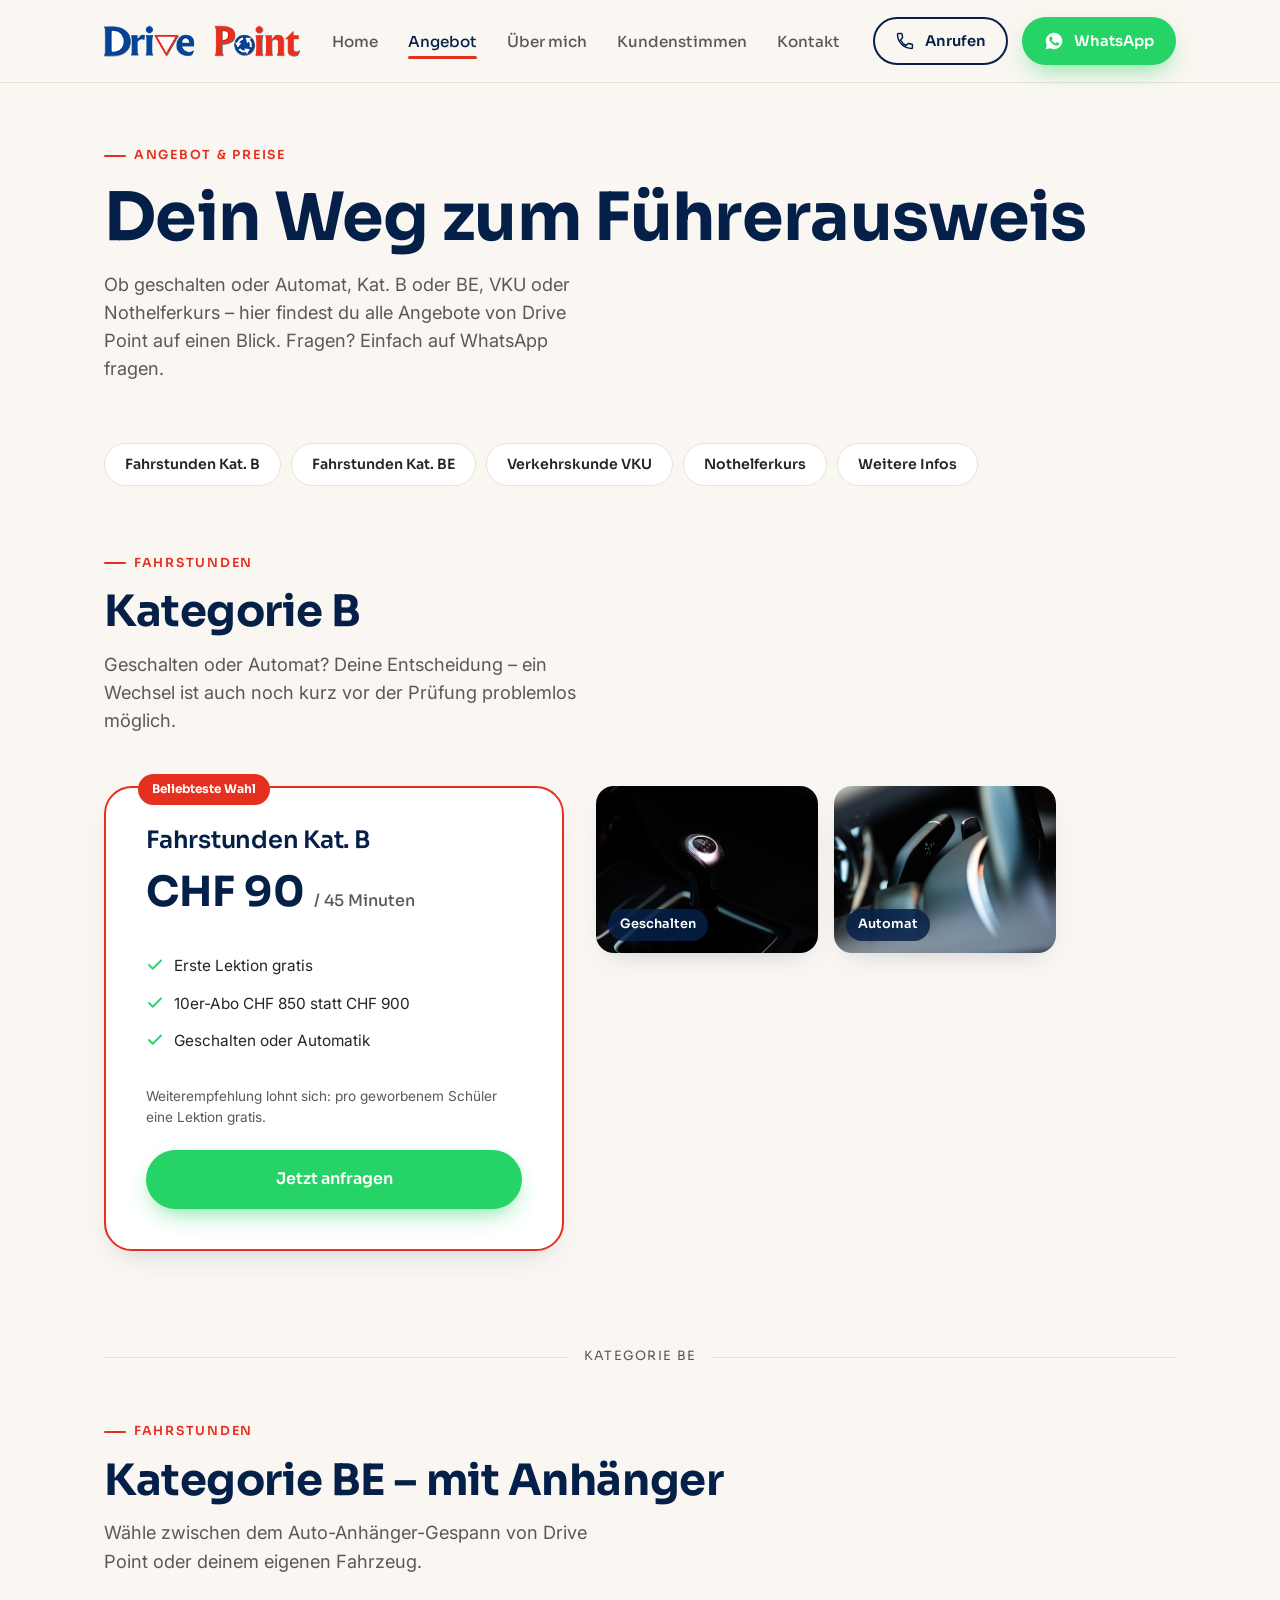
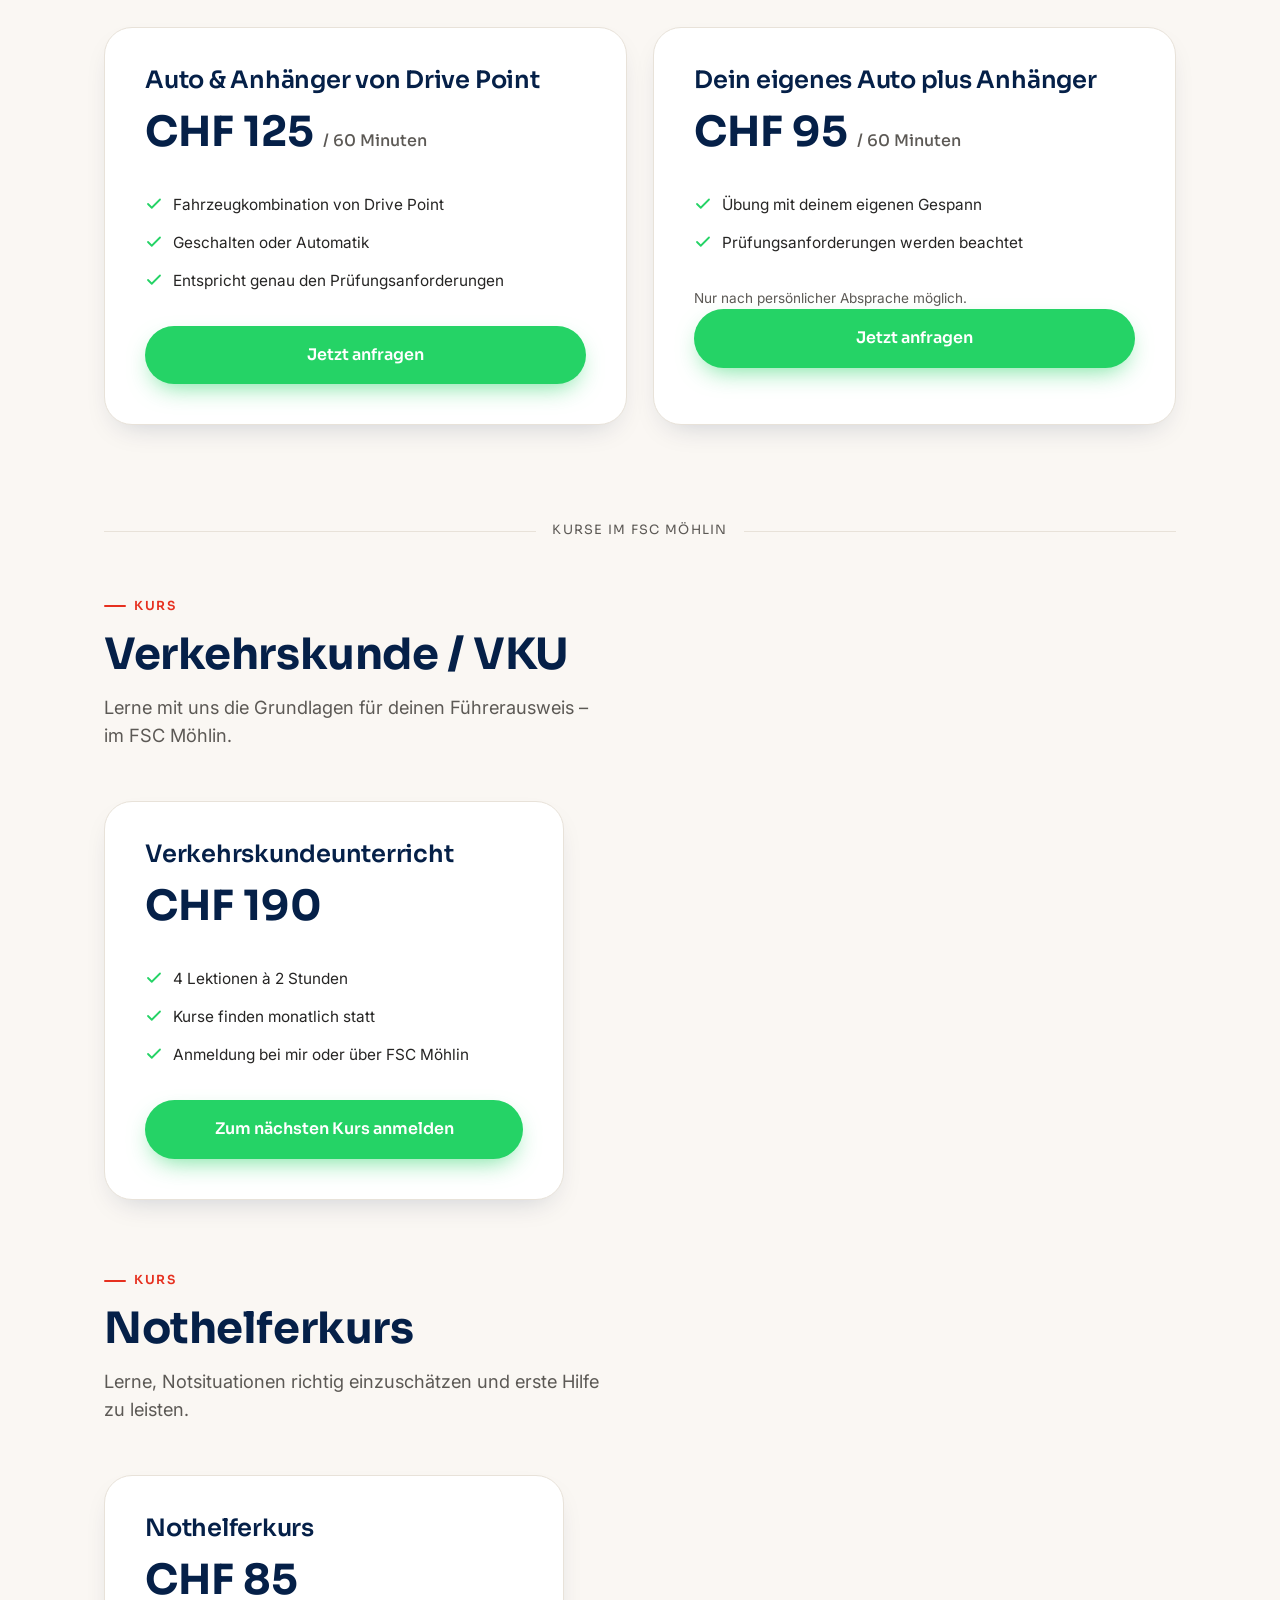
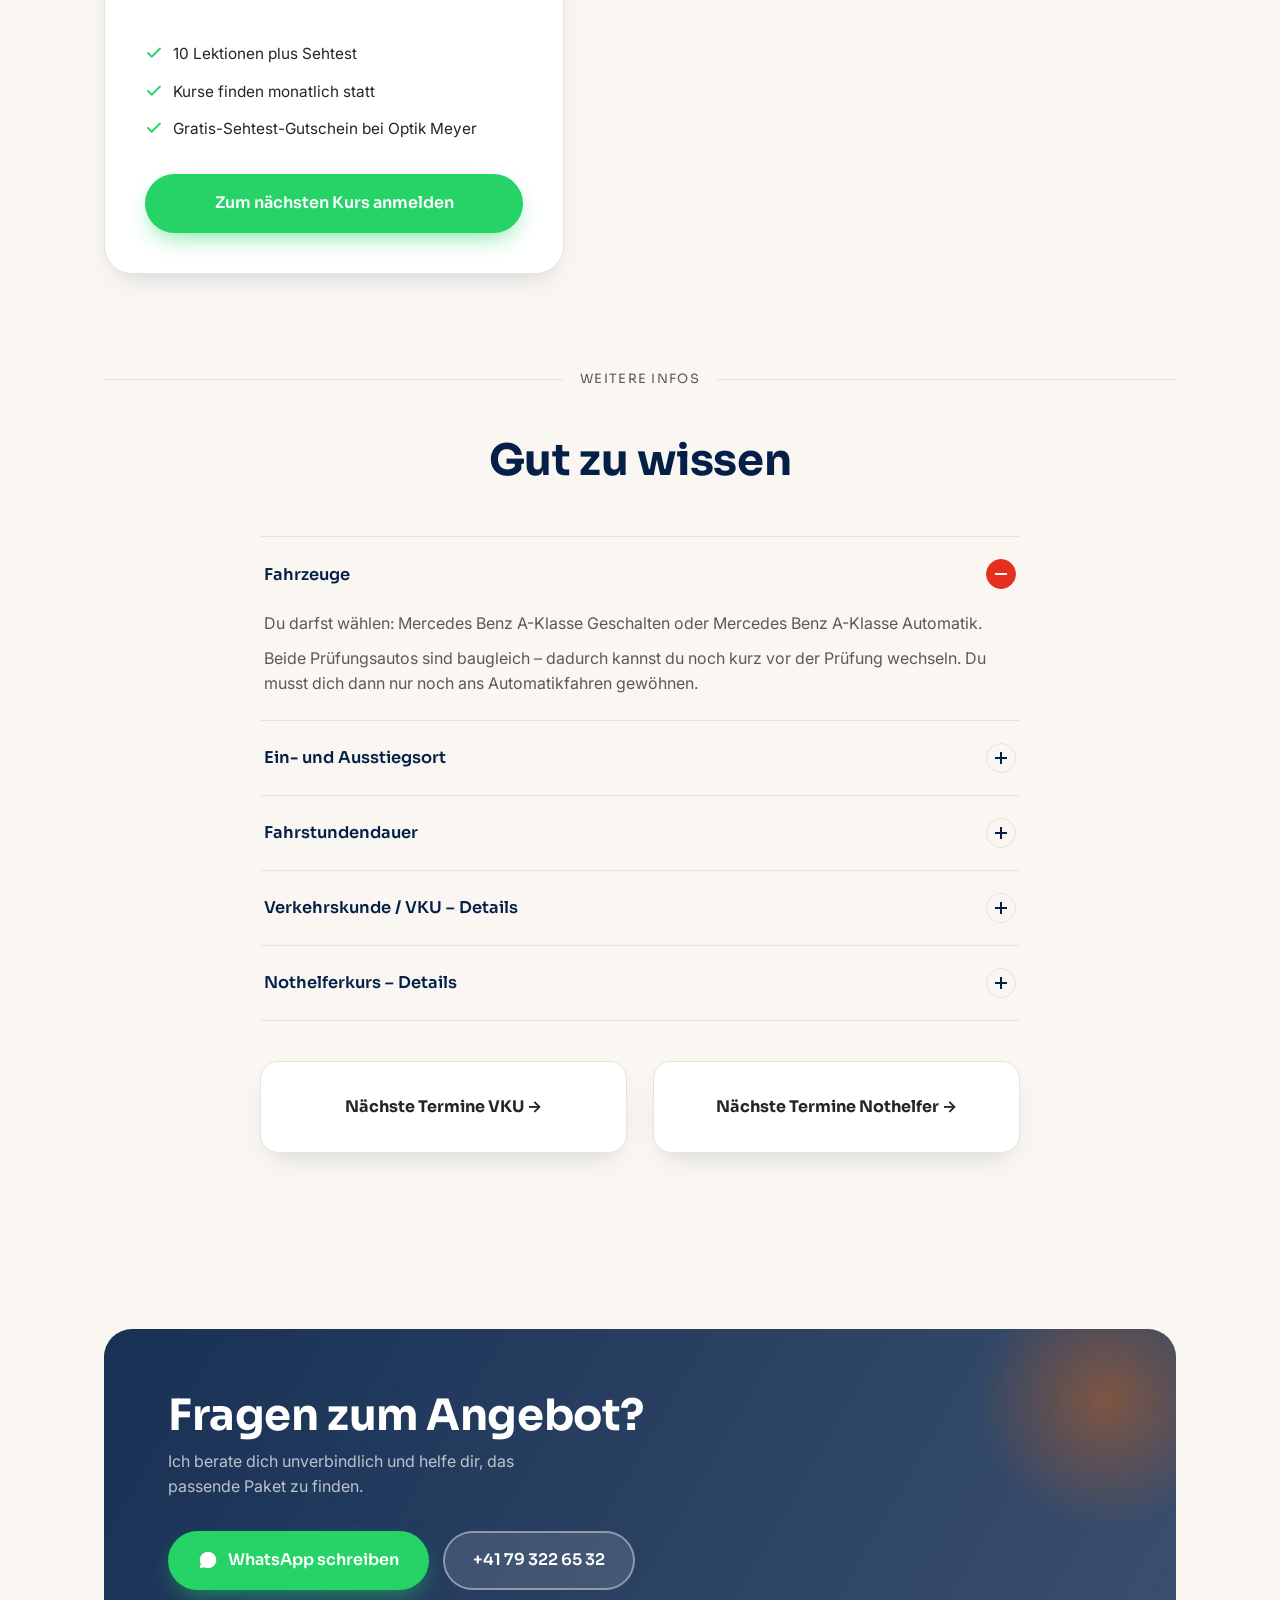
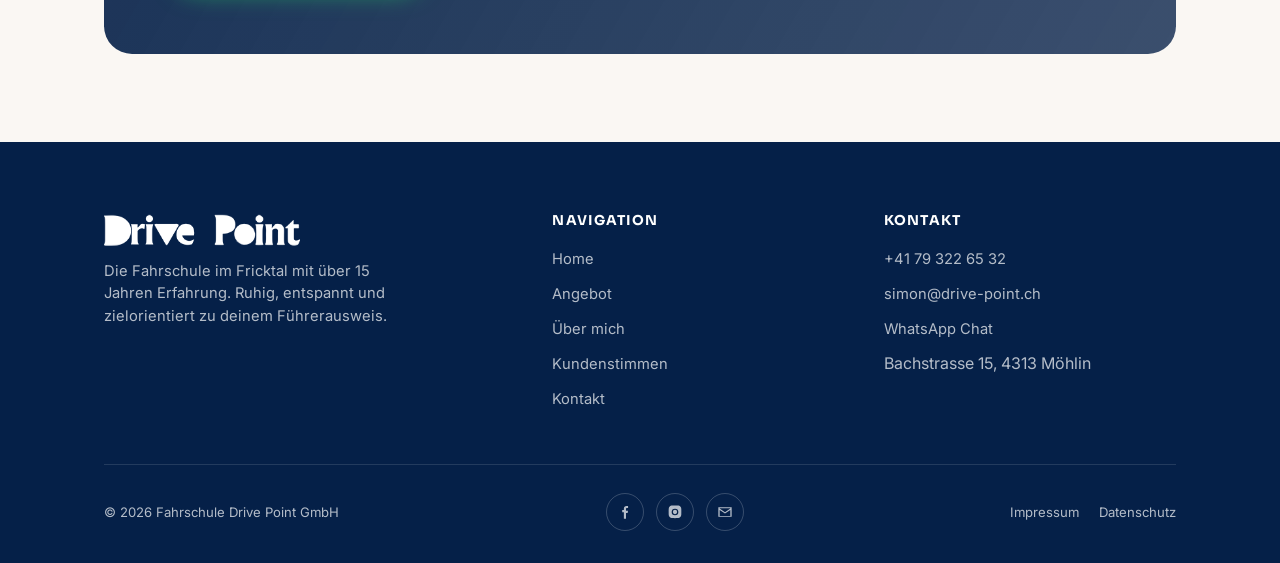
==== commit f2b52d6d: "Swap heading font from Space Grotesk to Sora Co-Authored-By: Claude Sonnet 5 <noreply@anthropic.com>" ====
--- a/angebot.html
+++ b/angebot.html
@@ -24,8 +24,8 @@
 <link rel="apple-touch-icon" sizes="180x180" href="assets/img/favicon-180.png">
 <link rel="preconnect" href="https://fonts.googleapis.com">
 <link rel="preconnect" href="https://fonts.gstatic.com" crossorigin>
-<link href="https://fonts.googleapis.com/css2?family=Space+Grotesk:wght@500;600;700&family=Inter:wght@400;500;600&display=swap" rel="stylesheet">
-<link rel="stylesheet" href="css/style.css?v=7">
+<link href="https://fonts.googleapis.com/css2?family=Sora:wght@500;600;700;800&family=Inter:wght@400;500;600&display=swap" rel="stylesheet">
+<link rel="stylesheet" href="css/style.css?v=8">
 </head>
 <body>
 
--- a/css/style.css
+++ b/css/style.css
@@ -18,7 +18,7 @@
   --whatsapp: #25d366;
   --whatsapp-dark: #1ebe5b;
 
-  --font-display: "Space Grotesk", "Inter", sans-serif;
+  --font-display: "Sora", "Inter", sans-serif;
   --font-body: "Inter", sans-serif;
 
   --radius-s: 10px;
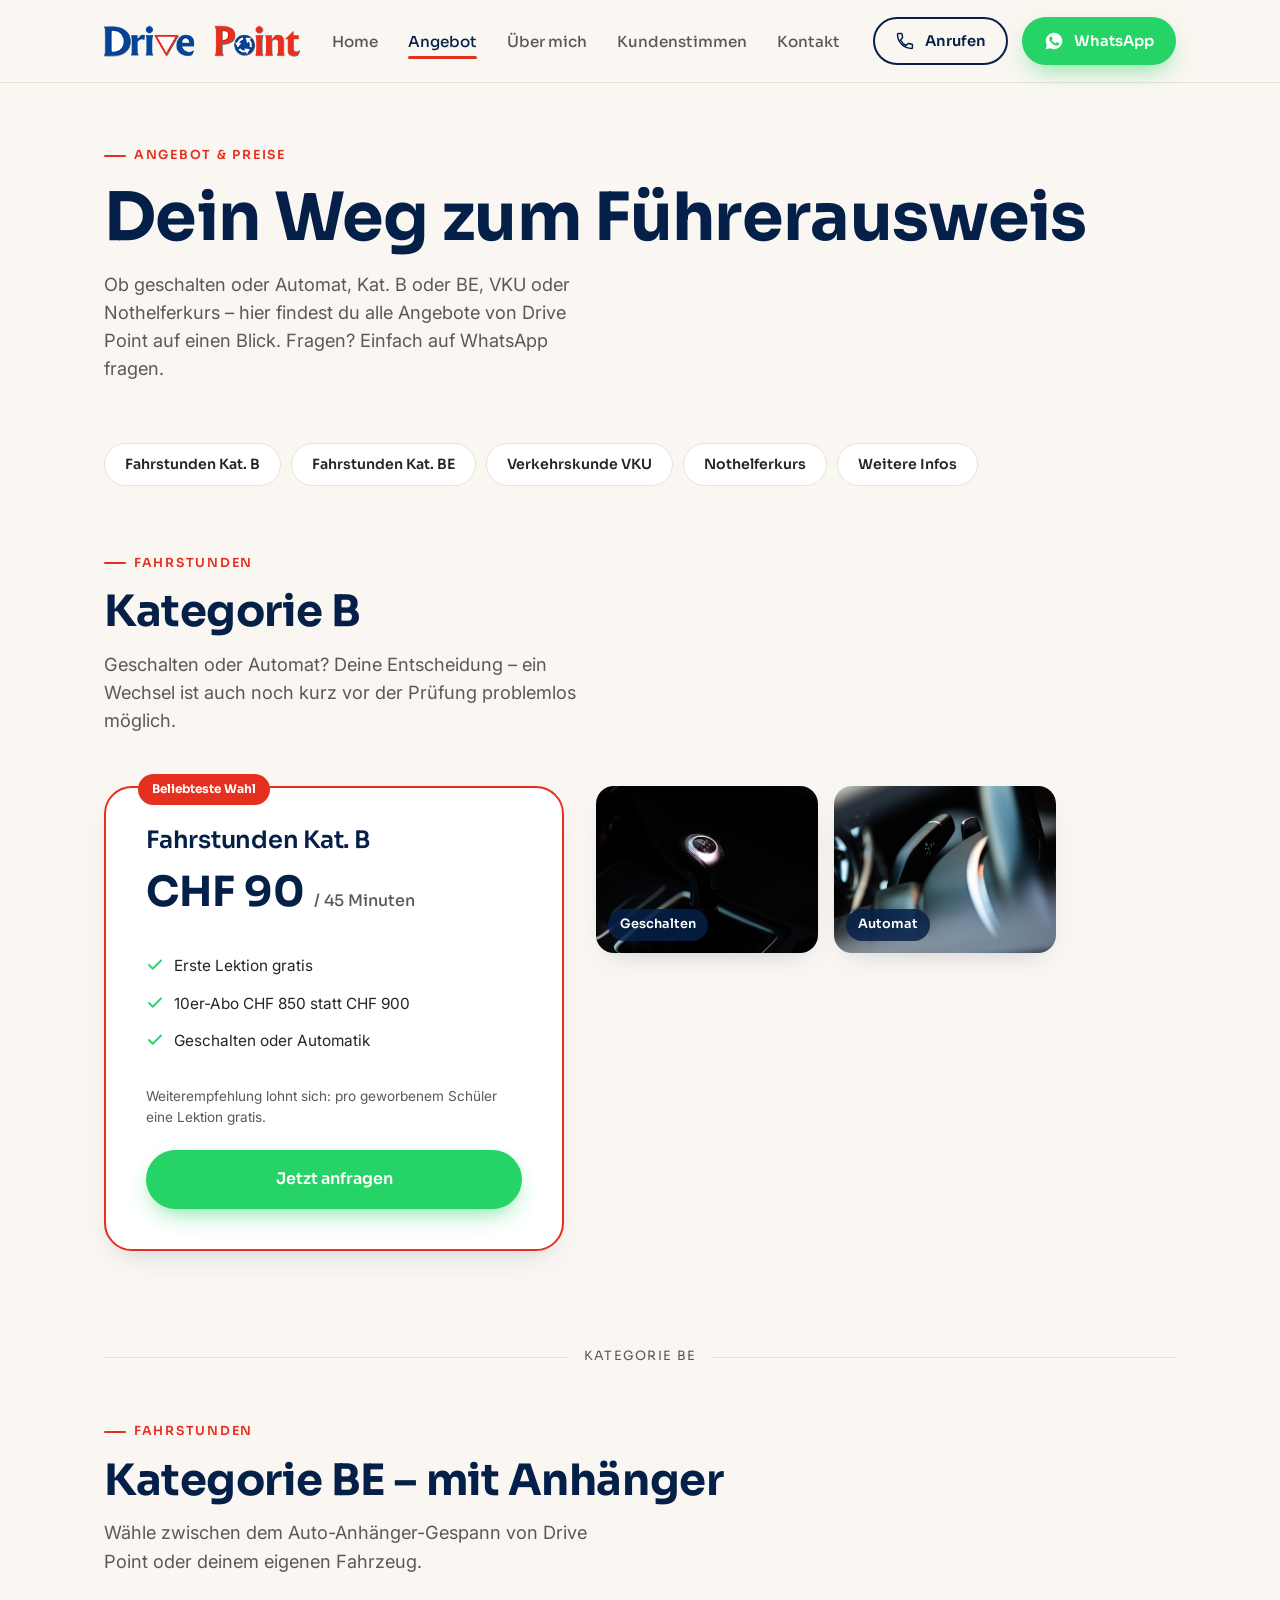
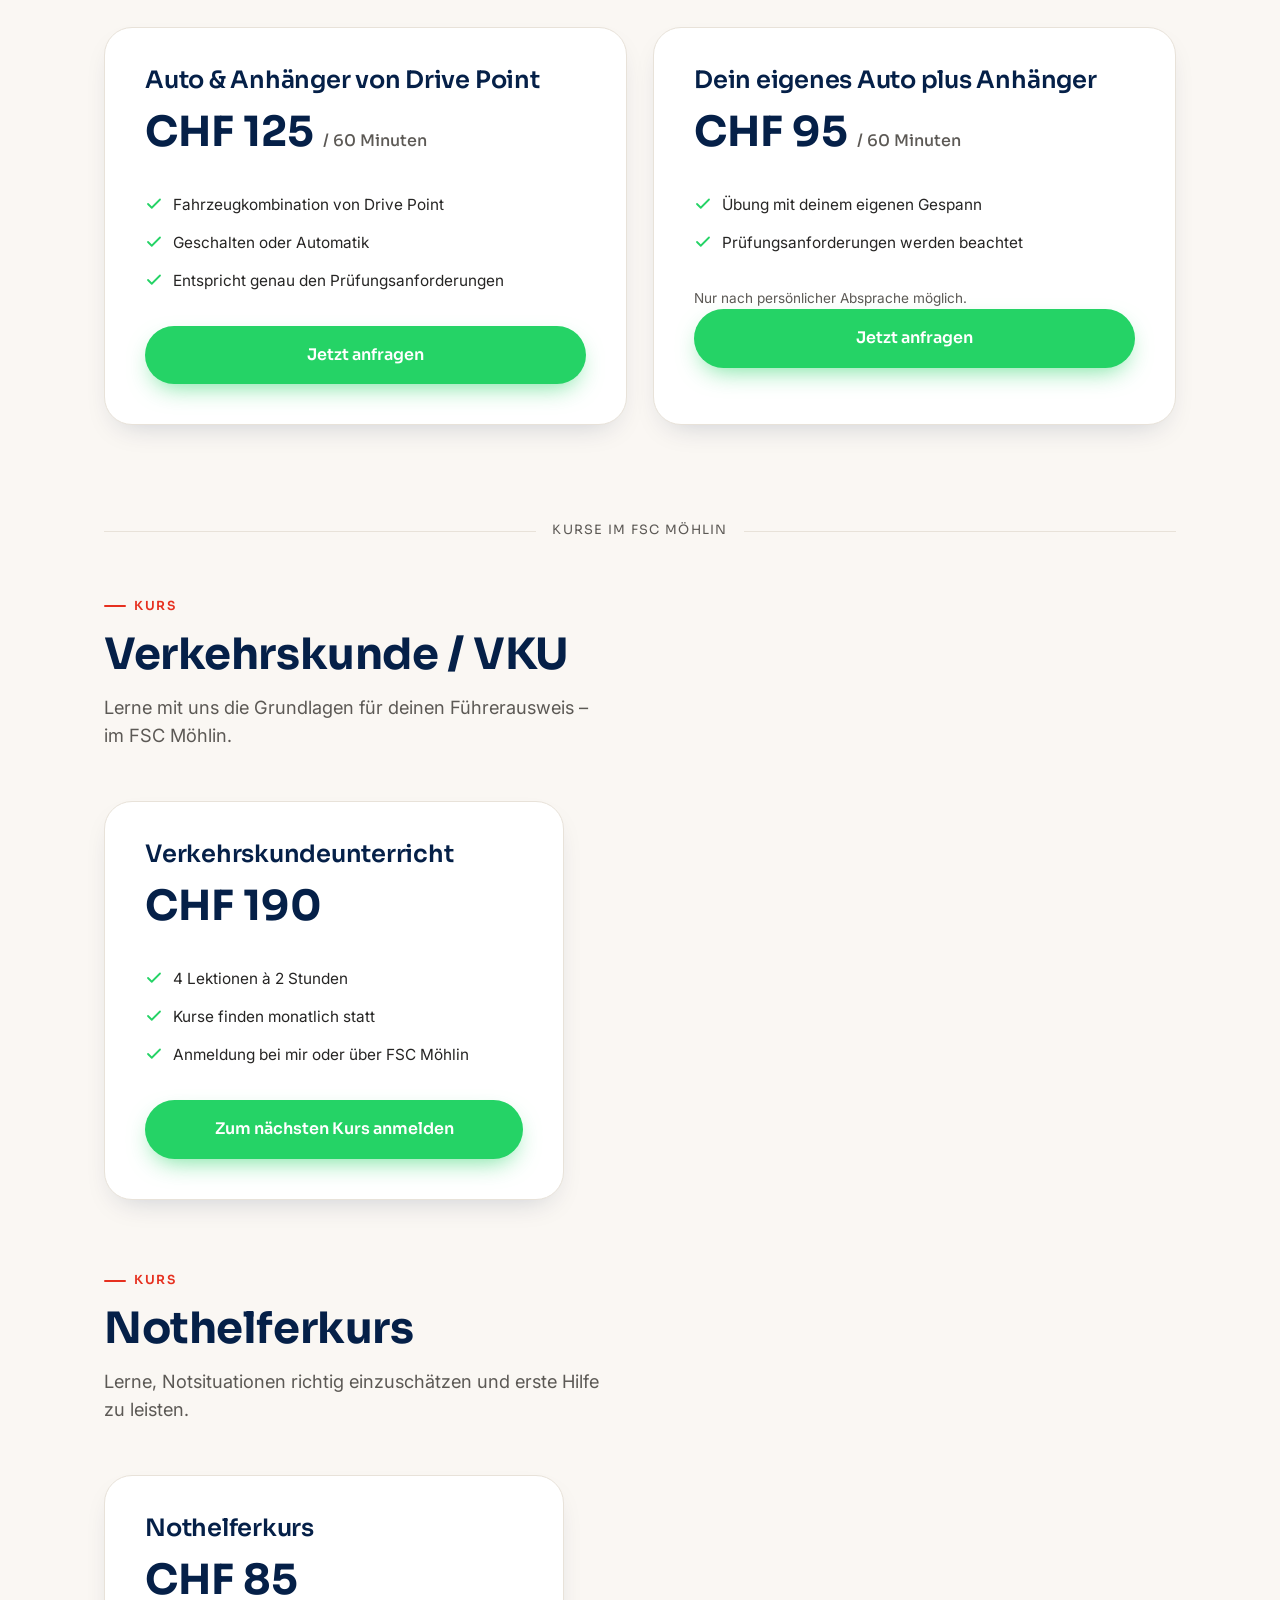
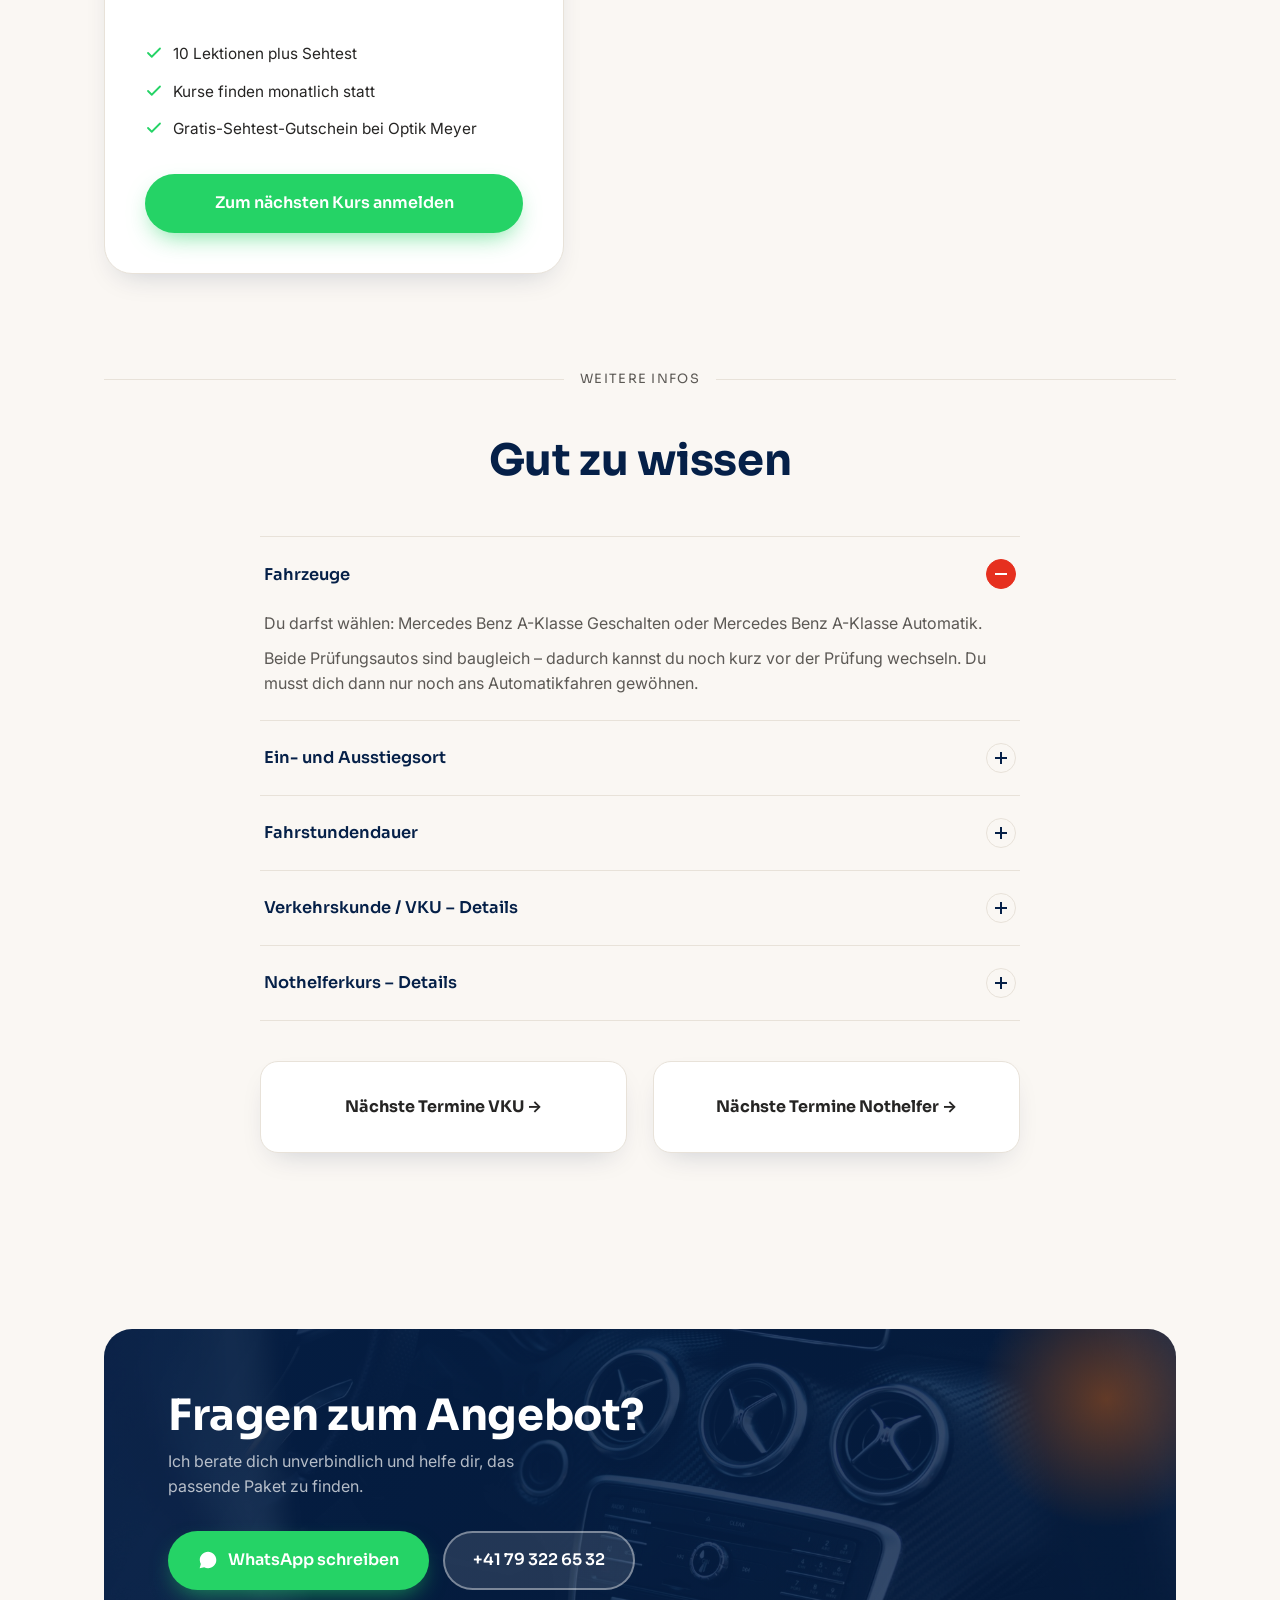
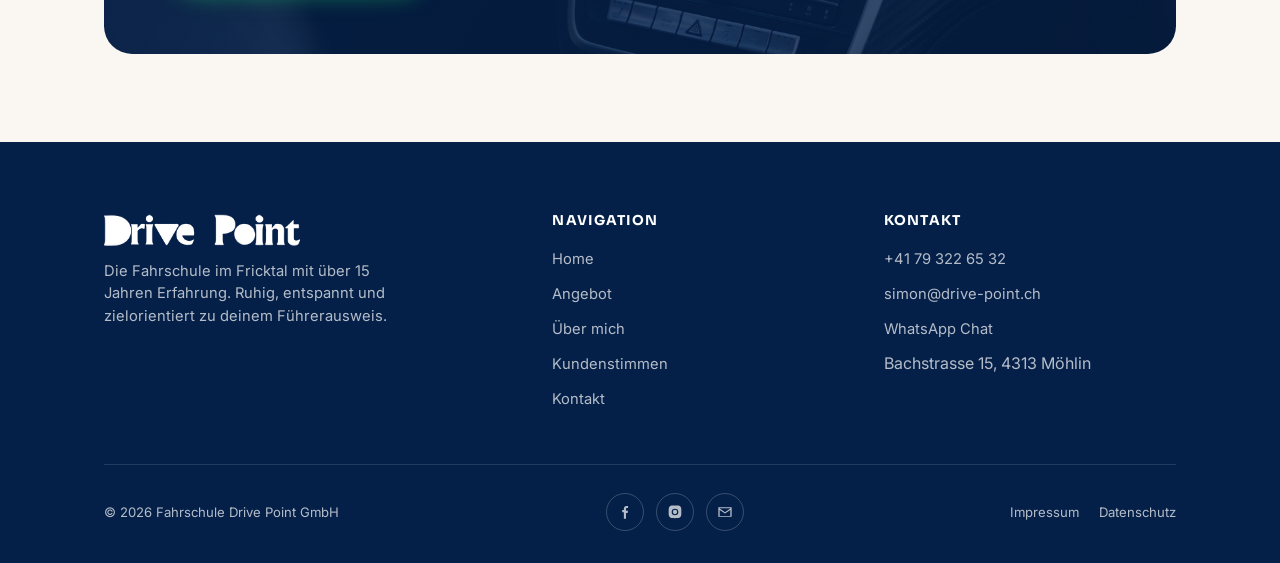
==== commit 2b6f8a73: "Fix broken CTA background images on Home and Angebot The --cta-photo custom property's url() was wri" ====
--- a/angebot.html
+++ b/angebot.html
@@ -264,7 +264,7 @@
 
   <section>
     <div class="container">
-      <div class="cta-banner photo reveal" style="--cta-photo:url('assets/img/dashboard.jpg');">
+      <div class="cta-banner photo reveal" style="--cta-photo:url('../assets/img/dashboard.jpg');">
         <div>
           <h2>Fragen zum Angebot?</h2>
           <p>Ich berate dich unverbindlich und helfe dir, das passende Paket zu finden.</p>
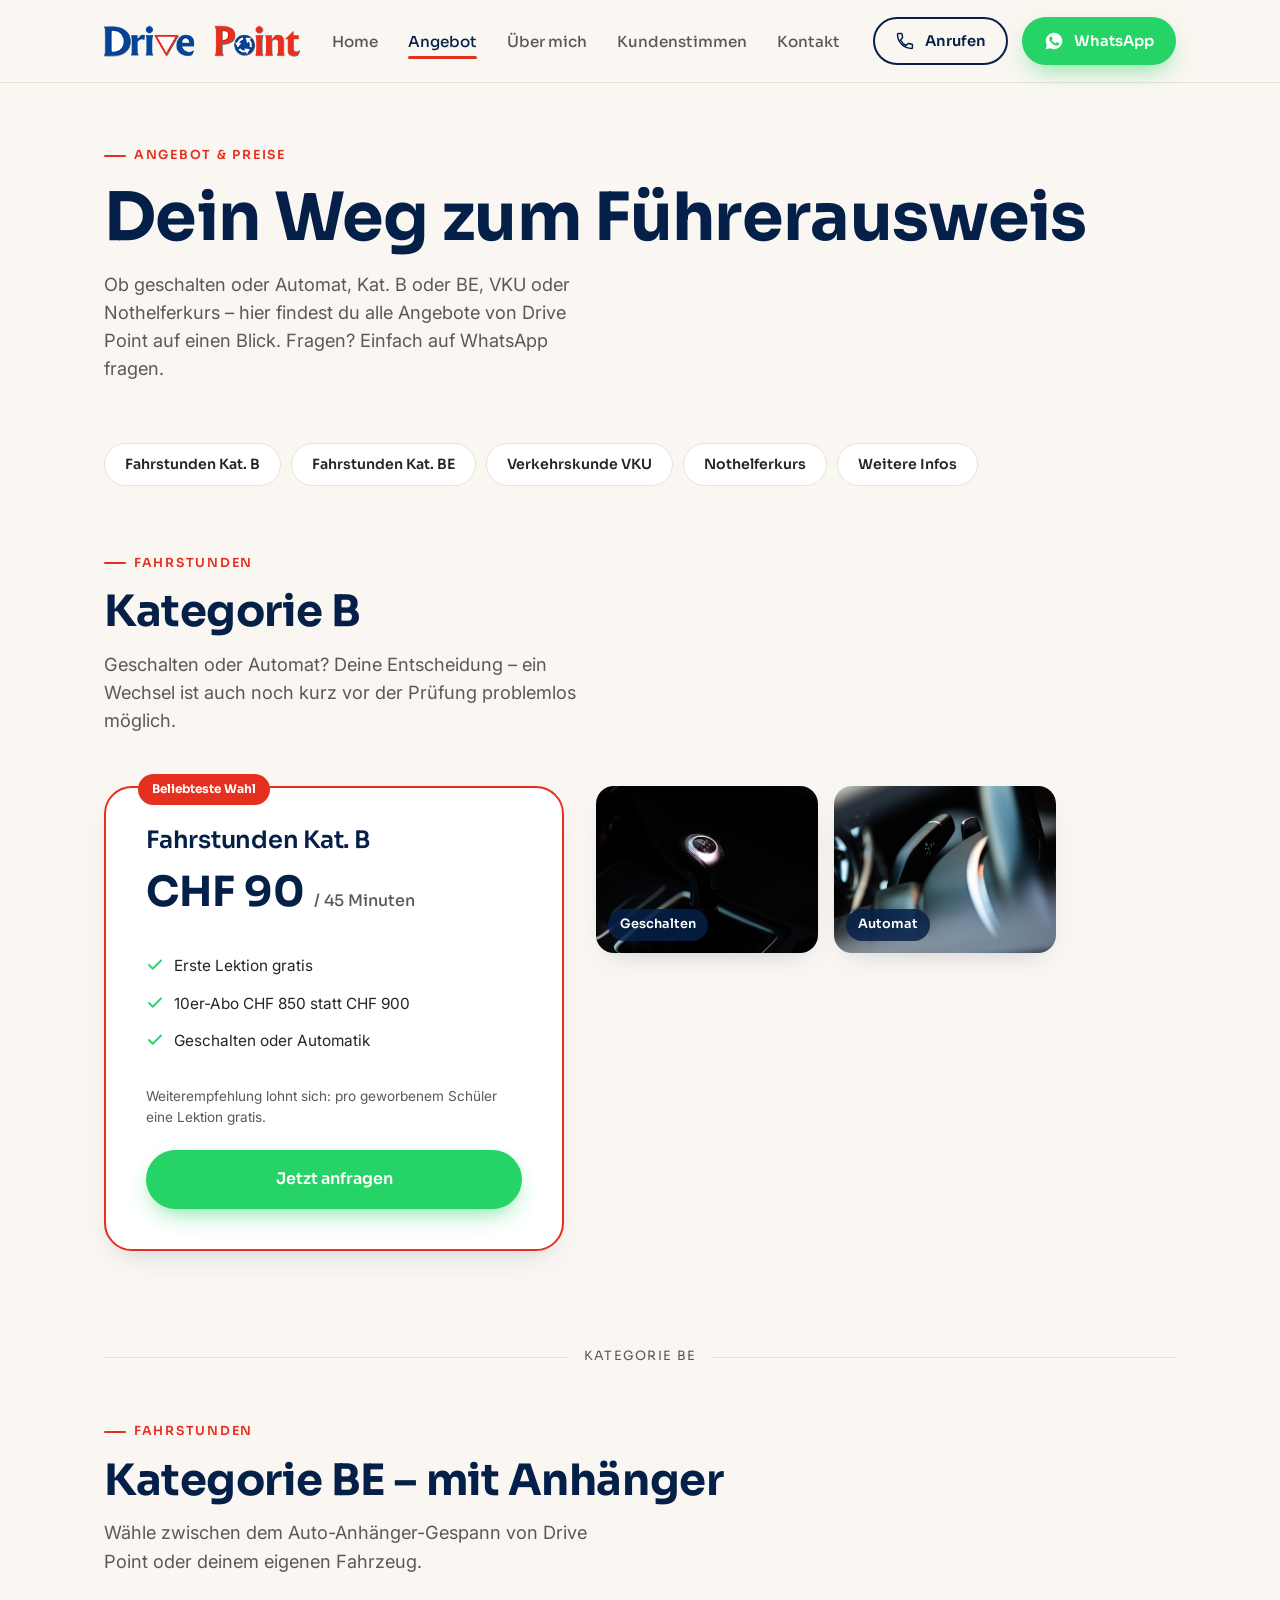
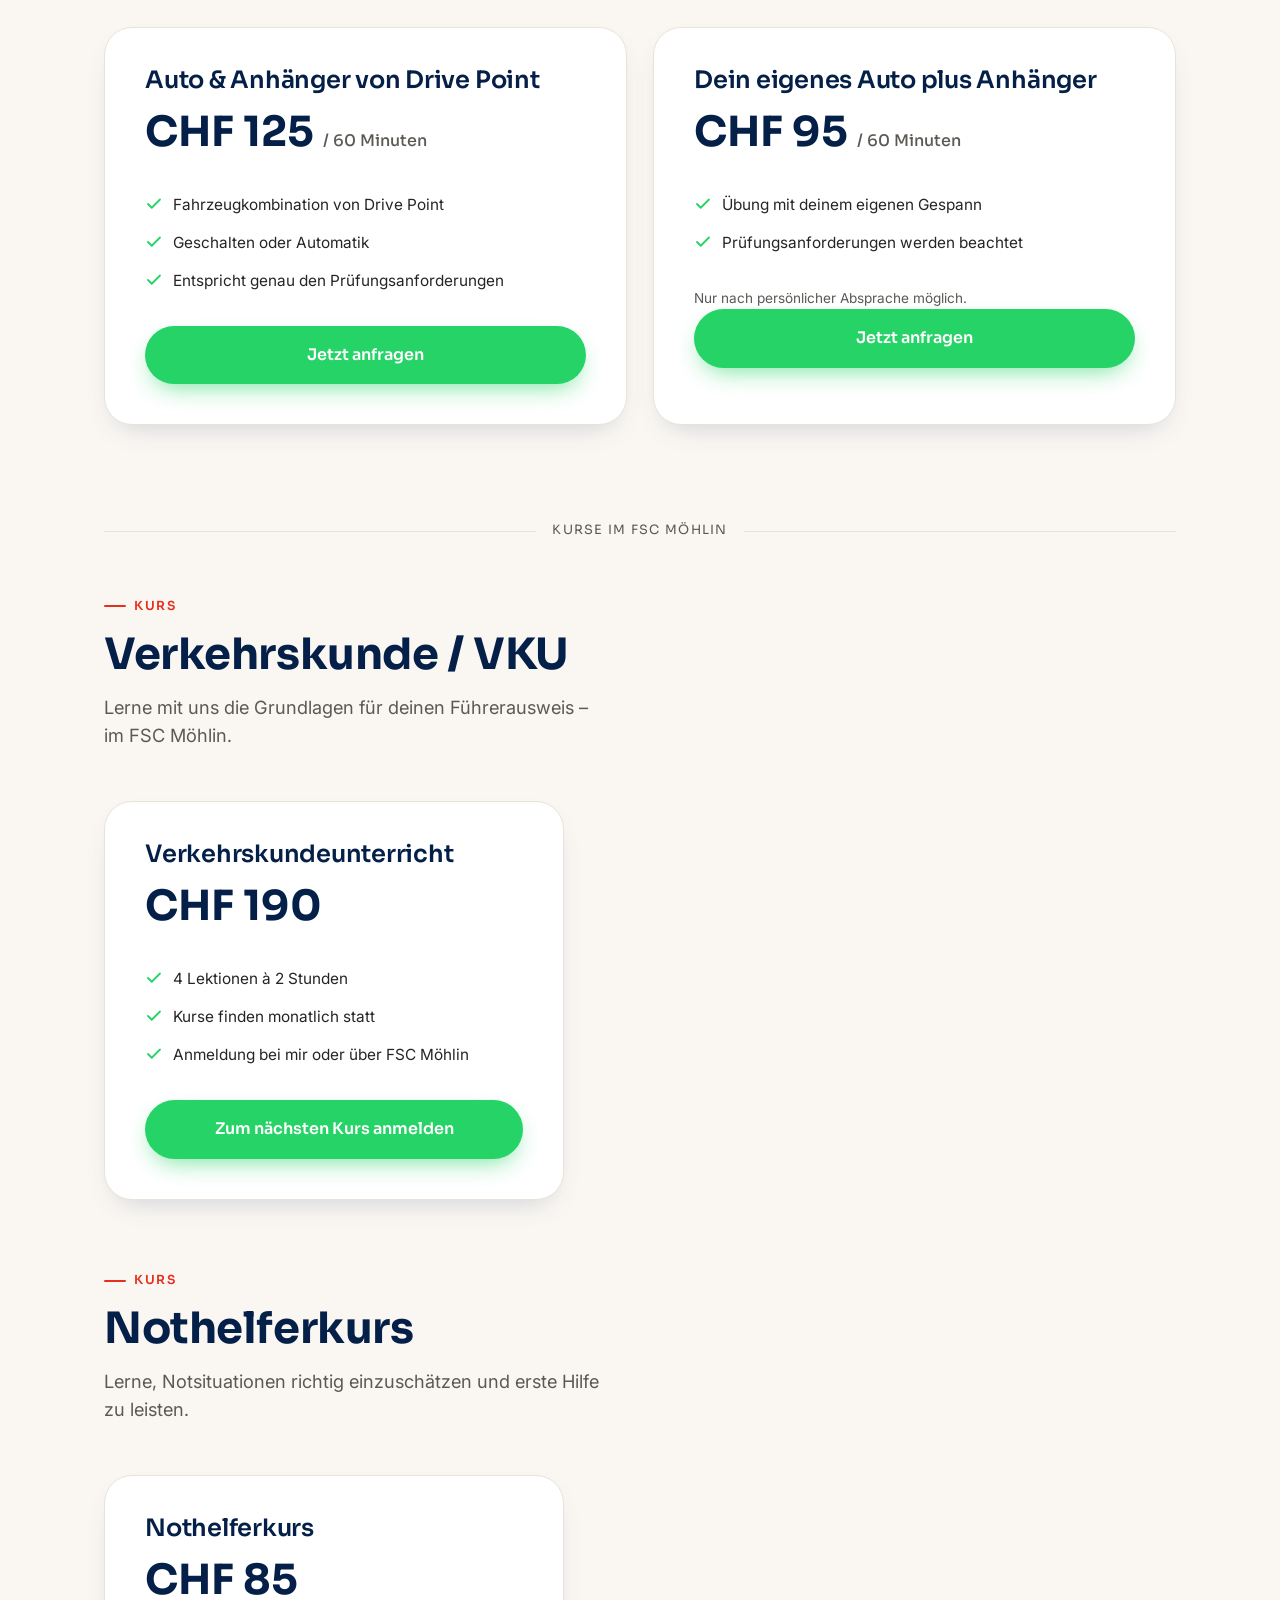
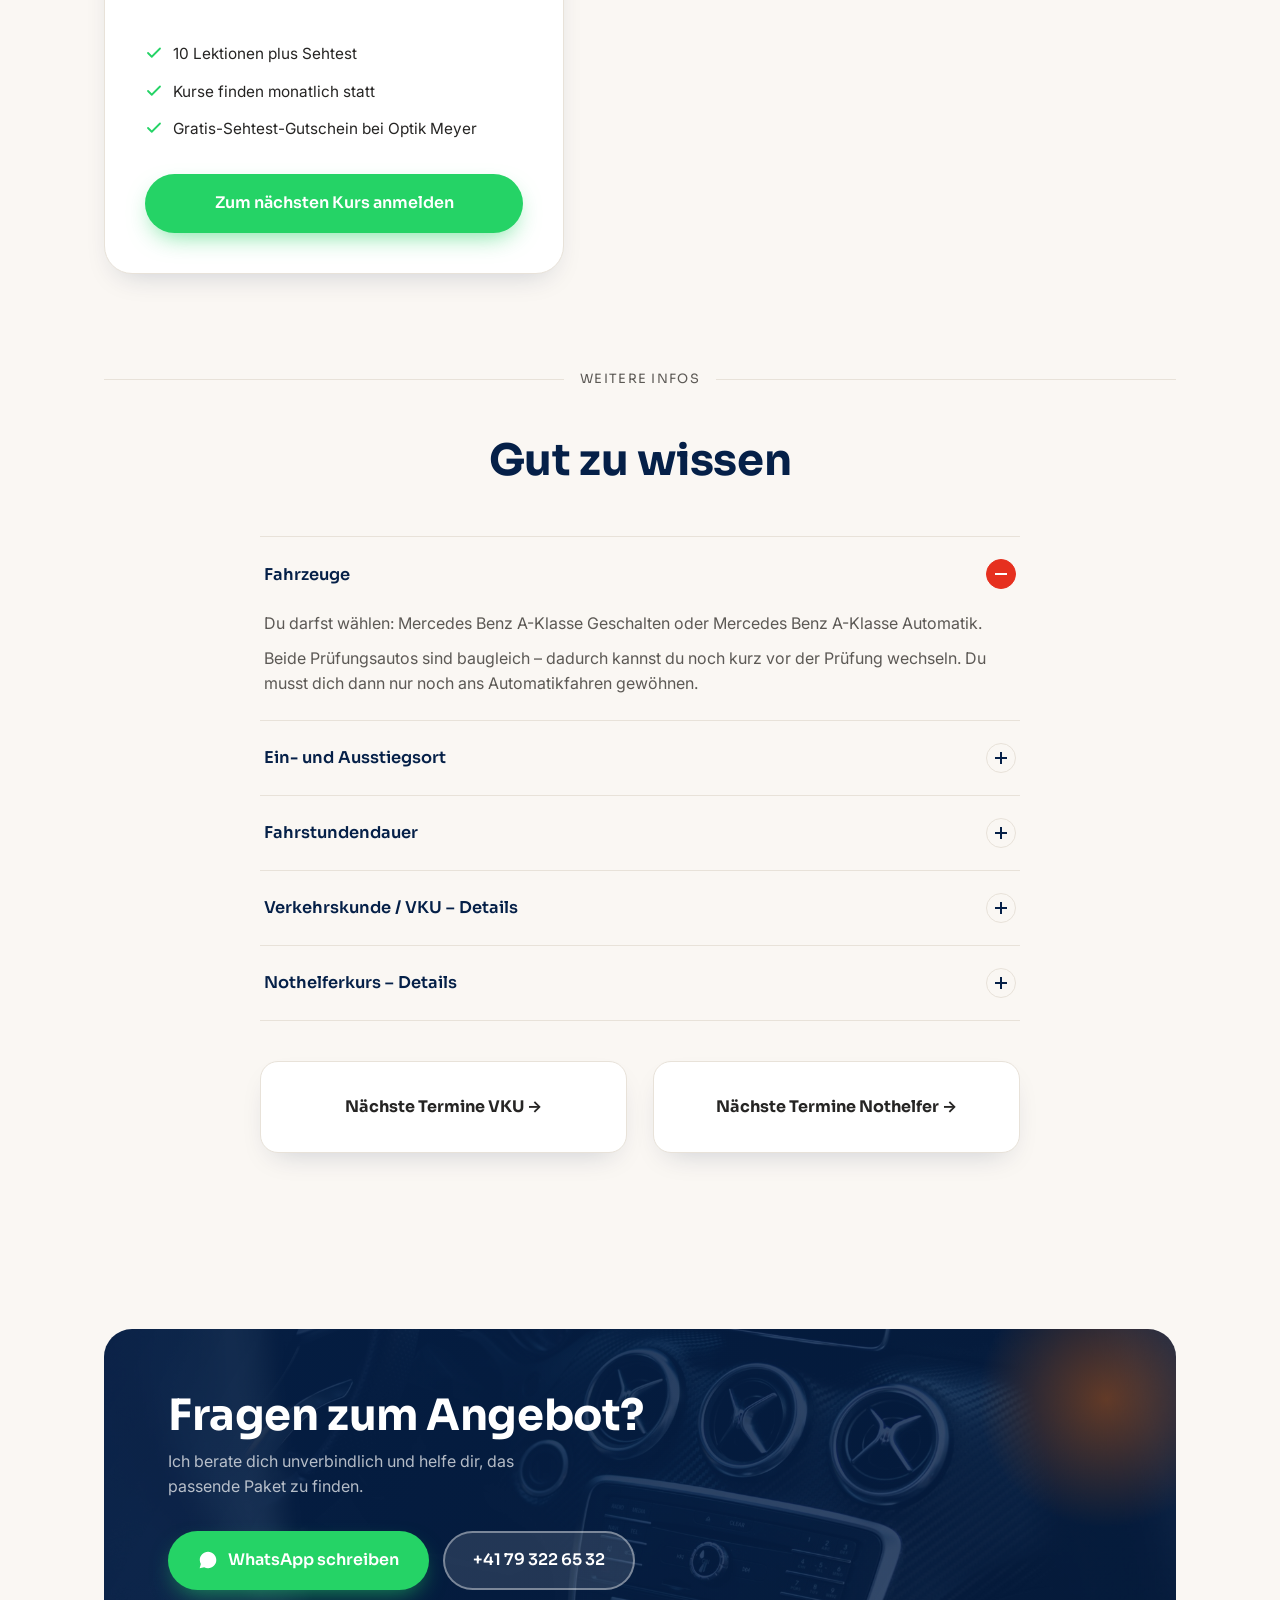
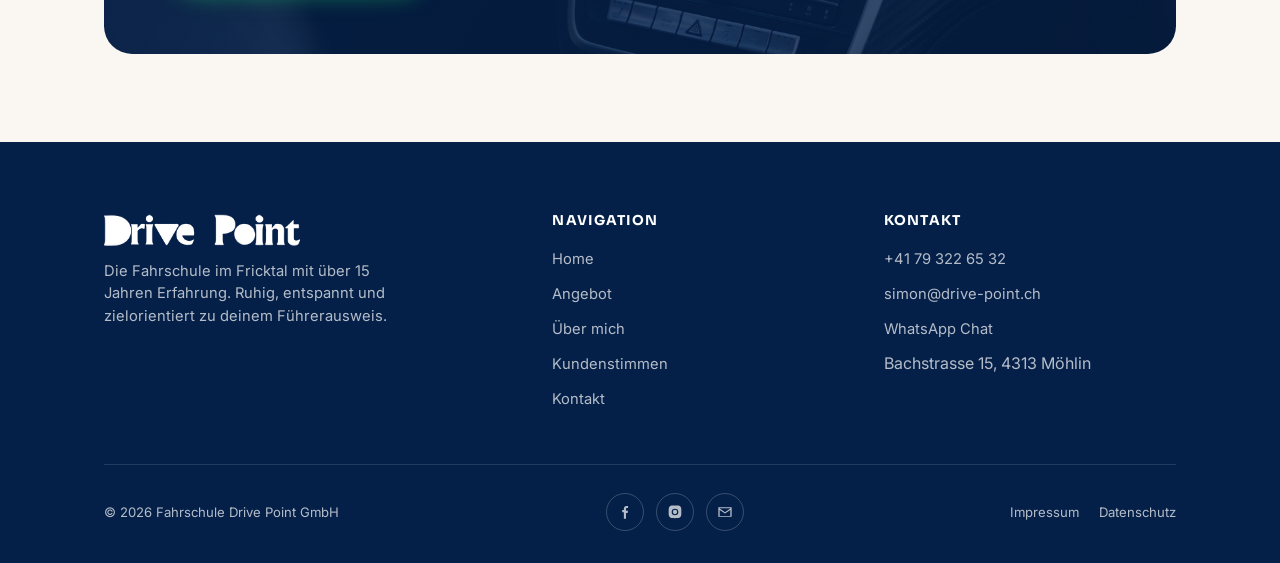
==== commit 4fef542e: "Fix inconsistent button spacing in full-width CTA buttons .btn-block relied on inline-flex + width:1" ====
--- a/angebot.html
+++ b/angebot.html
@@ -25,7 +25,7 @@
 <link rel="preconnect" href="https://fonts.googleapis.com">
 <link rel="preconnect" href="https://fonts.gstatic.com" crossorigin>
 <link href="https://fonts.googleapis.com/css2?family=Sora:wght@500;600;700;800&family=Inter:wght@400;500;600&display=swap" rel="stylesheet">
-<link rel="stylesheet" href="css/style.css?v=8">
+<link rel="stylesheet" href="css/style.css?v=9">
 </head>
 <body>
 
--- a/css/style.css
+++ b/css/style.css
@@ -150,7 +150,7 @@
 }
 .btn-ghost-light:hover { background: rgba(255,255,255,0.22); transform: translateY(-2px); }
 
-.btn-block { width: 100%; }
+.btn-block { display: flex; width: 100%; }
 .btn-sm { padding: 11px 20px; font-size: 0.92rem; }
 
 .btn-row { display: flex; flex-wrap: wrap; gap: 14px; align-items: center; }
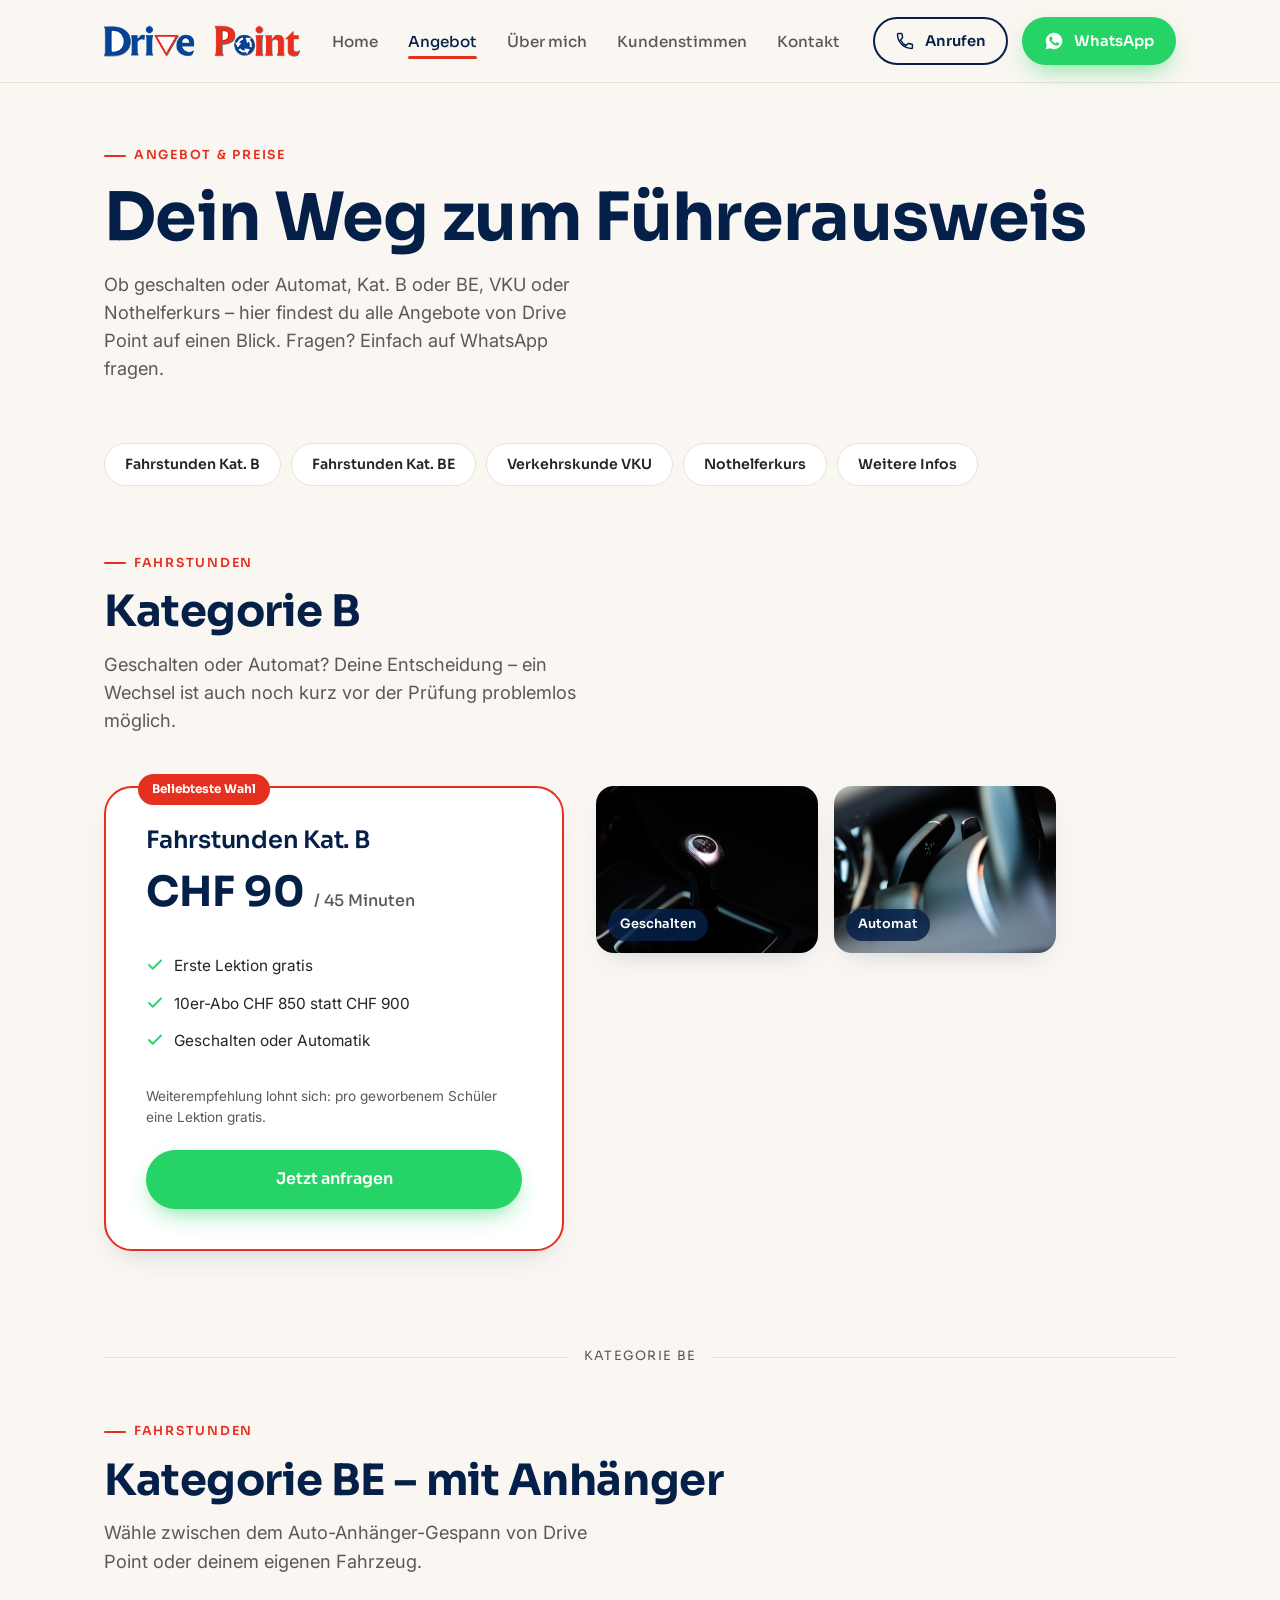
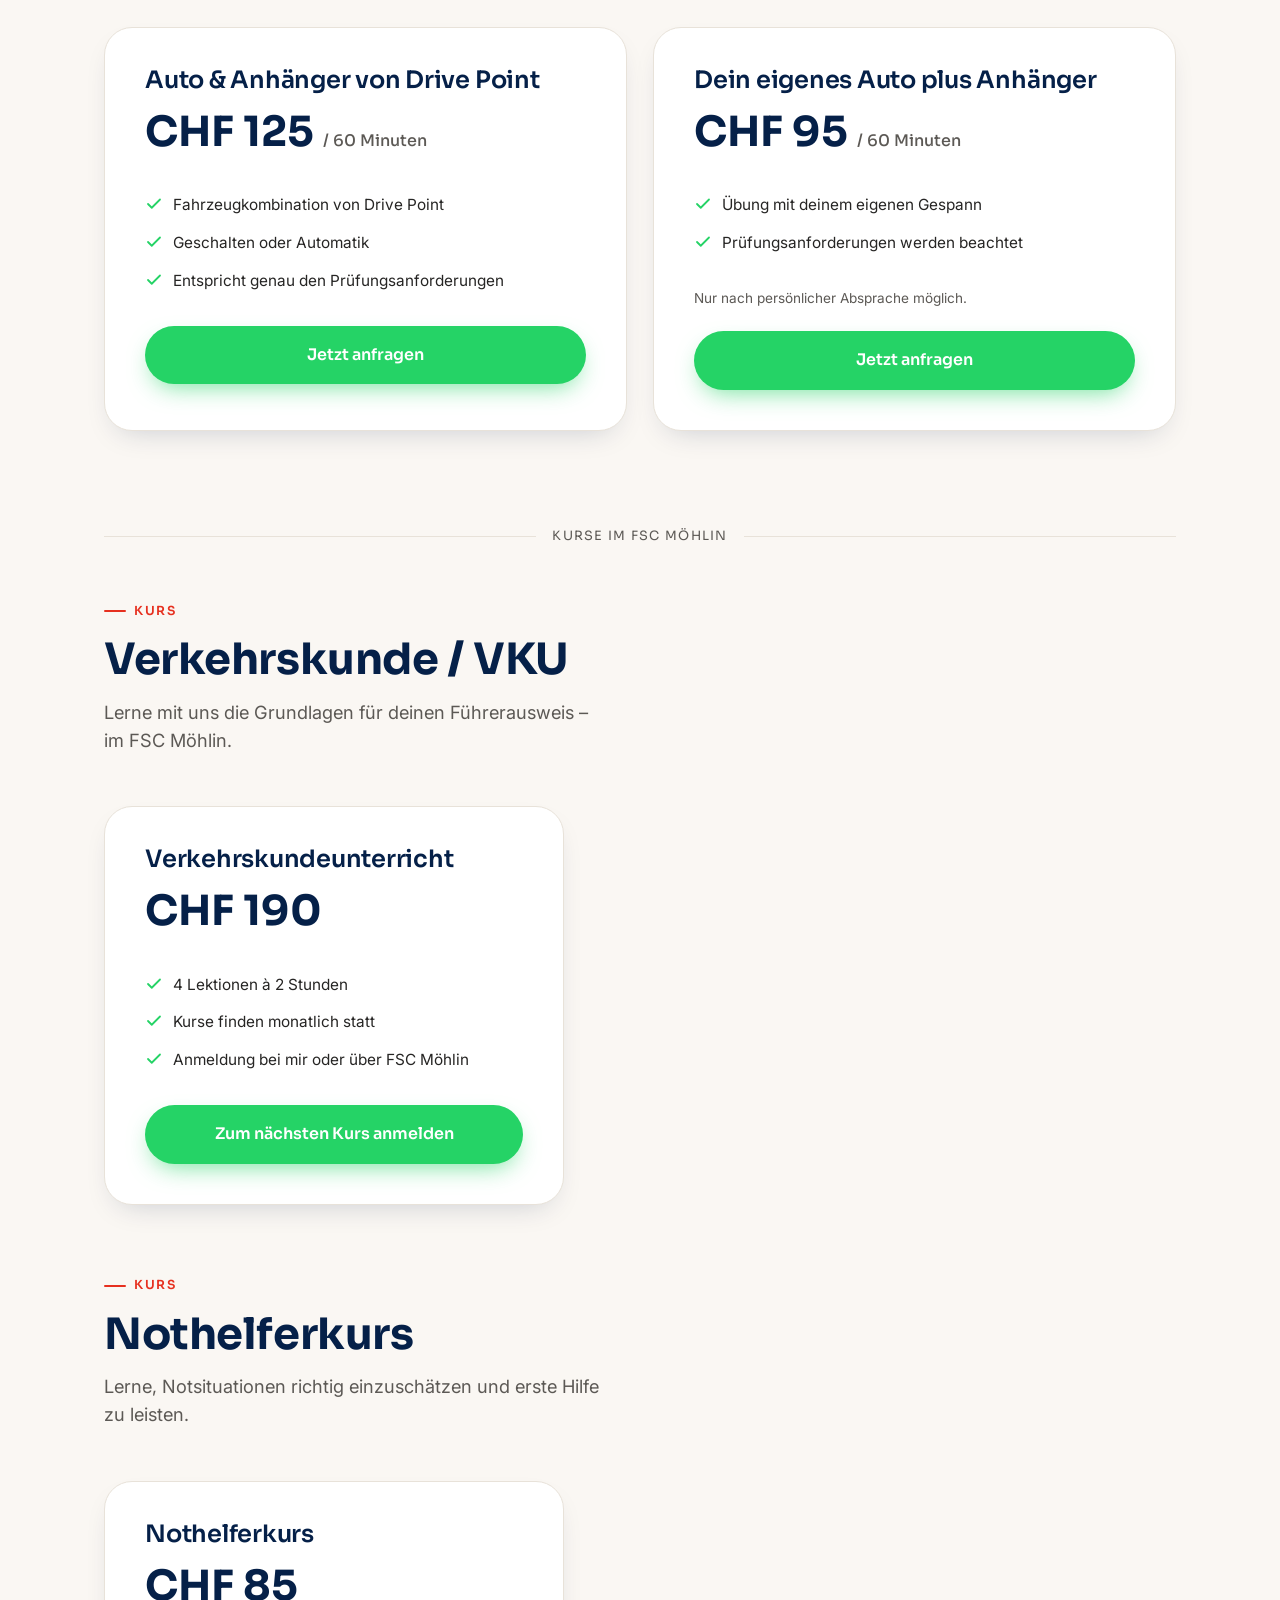
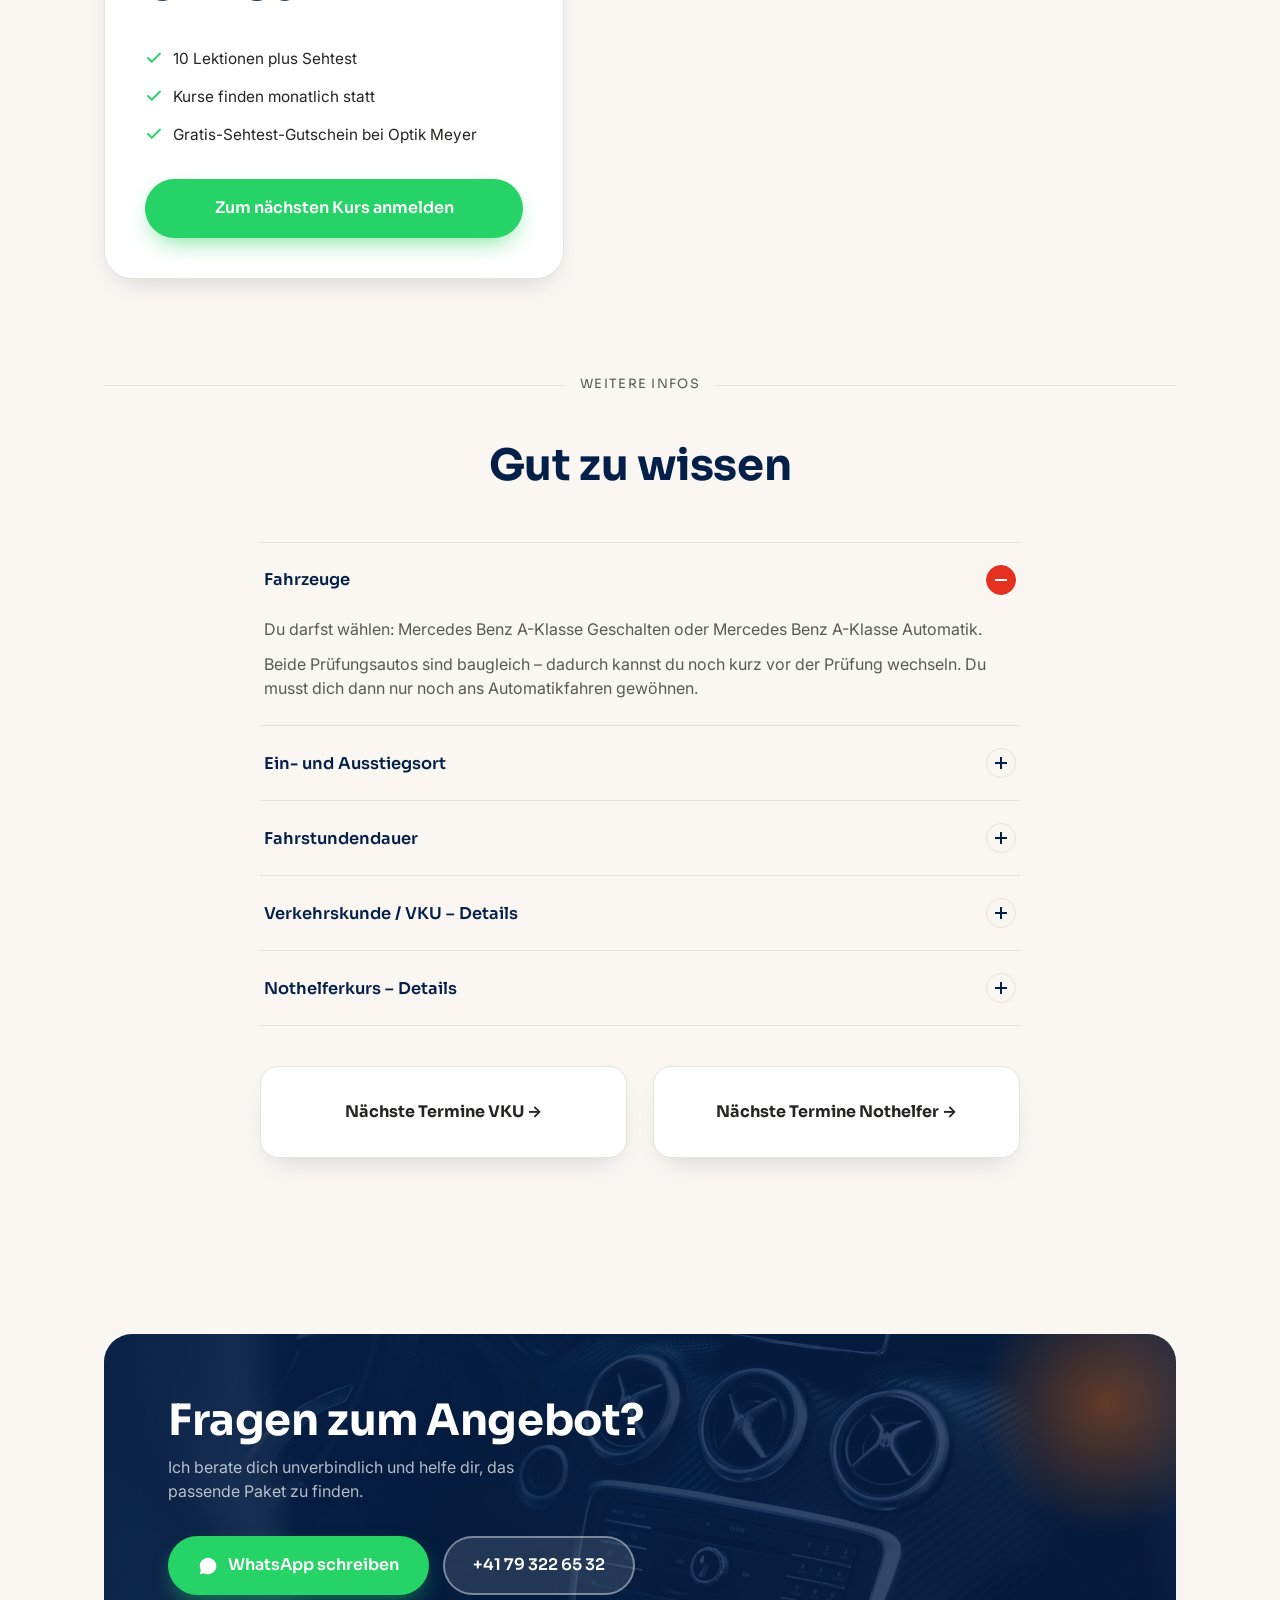
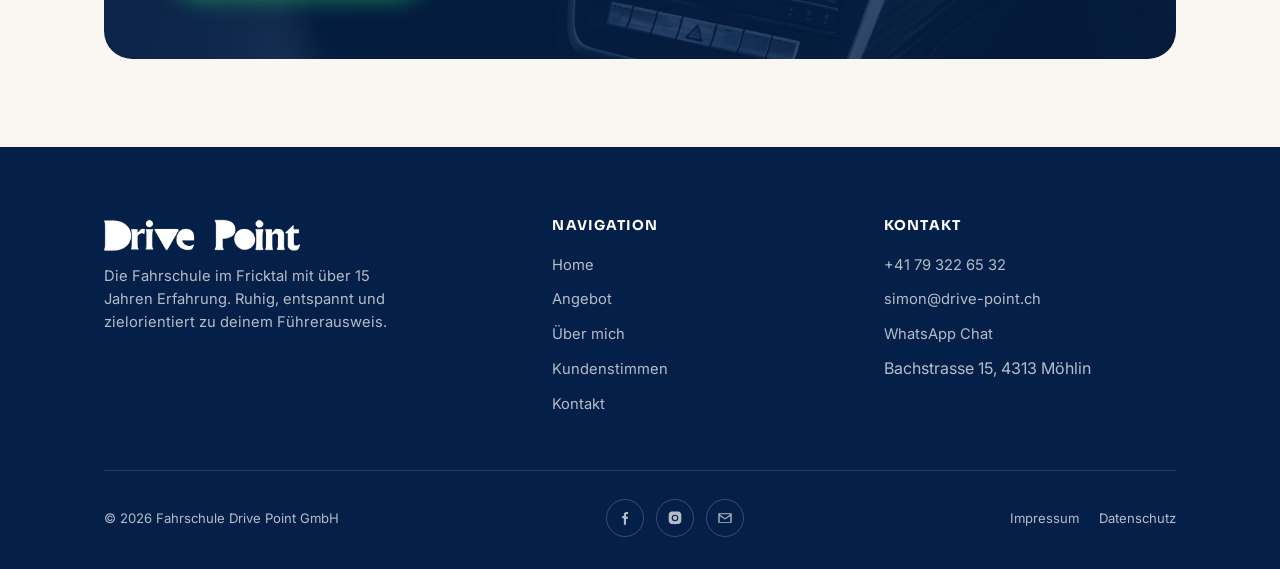
==== commit 1edd9a43: "Make price-card CTA button spacing consistent Only the Kat B card had an inline margin-top on its bu" ====
--- a/angebot.html
+++ b/angebot.html
@@ -25,7 +25,7 @@
 <link rel="preconnect" href="https://fonts.googleapis.com">
 <link rel="preconnect" href="https://fonts.gstatic.com" crossorigin>
 <link href="https://fonts.googleapis.com/css2?family=Sora:wght@500;600;700;800&family=Inter:wght@400;500;600&display=swap" rel="stylesheet">
-<link rel="stylesheet" href="css/style.css?v=9">
+<link rel="stylesheet" href="css/style.css?v=10">
 </head>
 <body>
 
@@ -98,7 +98,7 @@
               <li><svg viewBox="0 0 24 24" fill="none"><path d="M4 12l5 5L20 6" stroke="currentColor" stroke-width="2.4" stroke-linecap="round" stroke-linejoin="round"/></svg>Geschalten oder Automatik</li>
             </ul>
             <p class="note">Weiterempfehlung lohnt sich: pro geworbenem Schüler eine Lektion gratis.</p>
-            <a href="https://wa.me/41793226532?text=Hoi%20Simon%2C%20ich%20m%C3%B6chte%20Fahrstunden%20Kat.%20B%20starten%20%F0%9F%9A%97" target="_blank" rel="noopener" class="btn btn-whatsapp btn-block" style="margin-top:22px;">Jetzt anfragen</a>
+            <a href="https://wa.me/41793226532?text=Hoi%20Simon%2C%20ich%20m%C3%B6chte%20Fahrstunden%20Kat.%20B%20starten%20%F0%9F%9A%97" target="_blank" rel="noopener" class="btn btn-whatsapp btn-block">Jetzt anfragen</a>
           </div>
           <div class="detail-photos" style="flex:1 1 320px;">
             <div class="detail-photo"><img src="assets/img/gear-manual.jpg" alt="Handschaltung im Fahrschulauto" loading="lazy"><span>Geschalten</span></div>
--- a/css/style.css
+++ b/css/style.css
@@ -736,6 +736,7 @@
 }
 .price-card ul li svg { width: 18px; height: 18px; color: var(--whatsapp); flex-shrink: 0; margin-top: 2px; }
 .price-card .note { font-size: 0.85rem; color: var(--ink-soft); margin-top: 14px; }
+.price-card .btn-block { margin-top: 22px; }
 
 .detail-photos {
   display: grid;
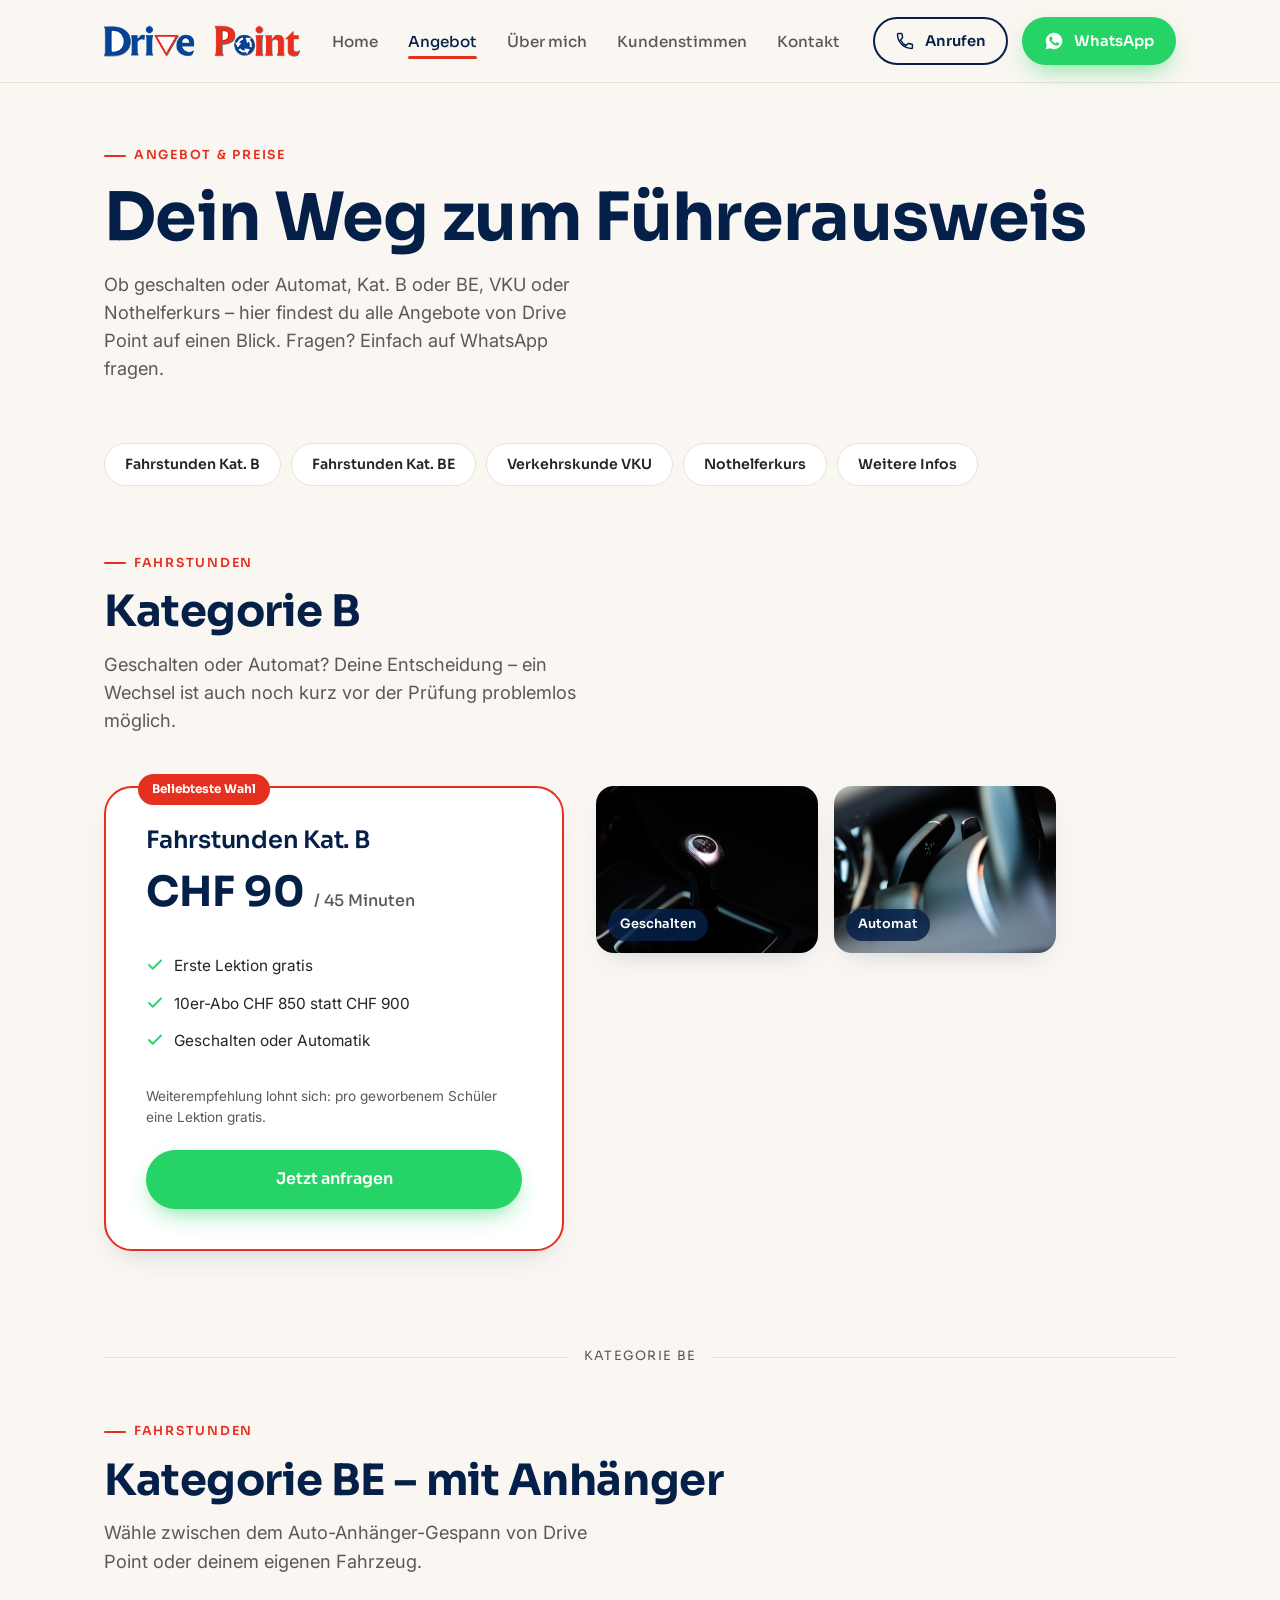
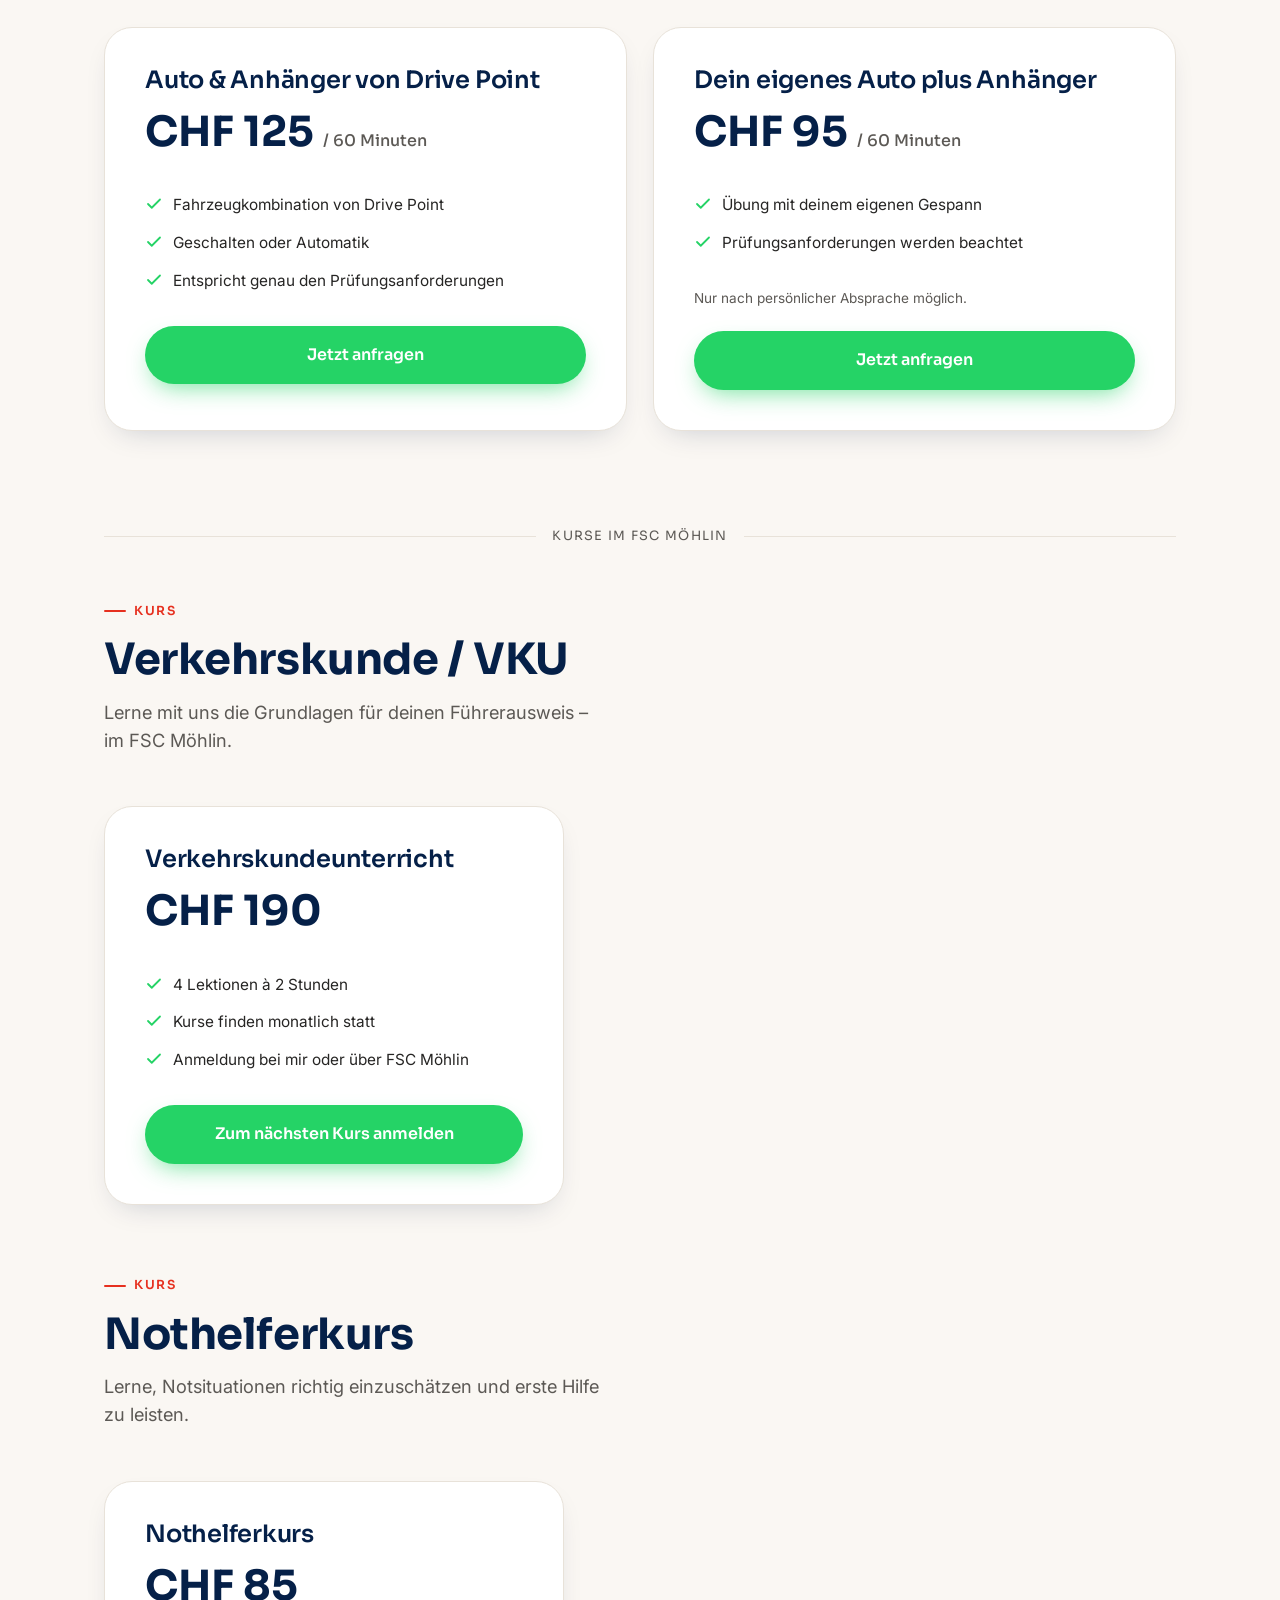
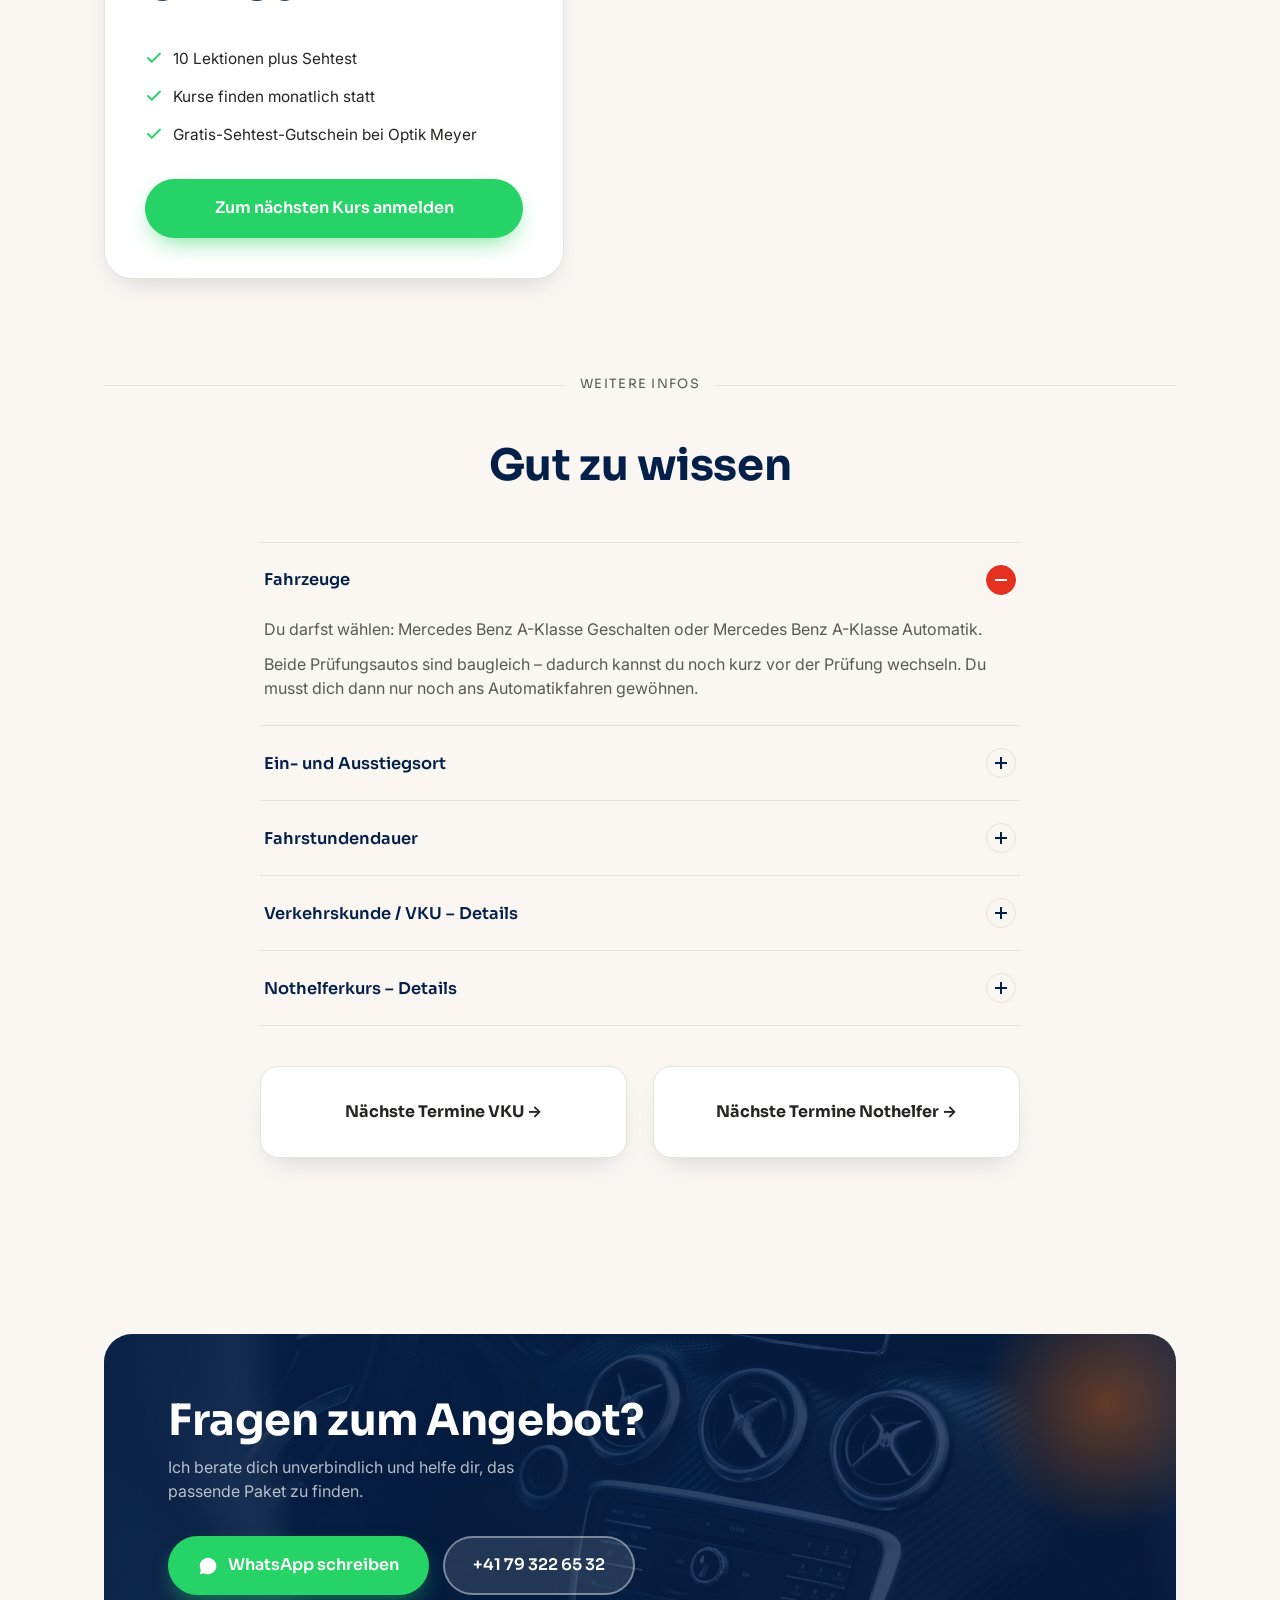
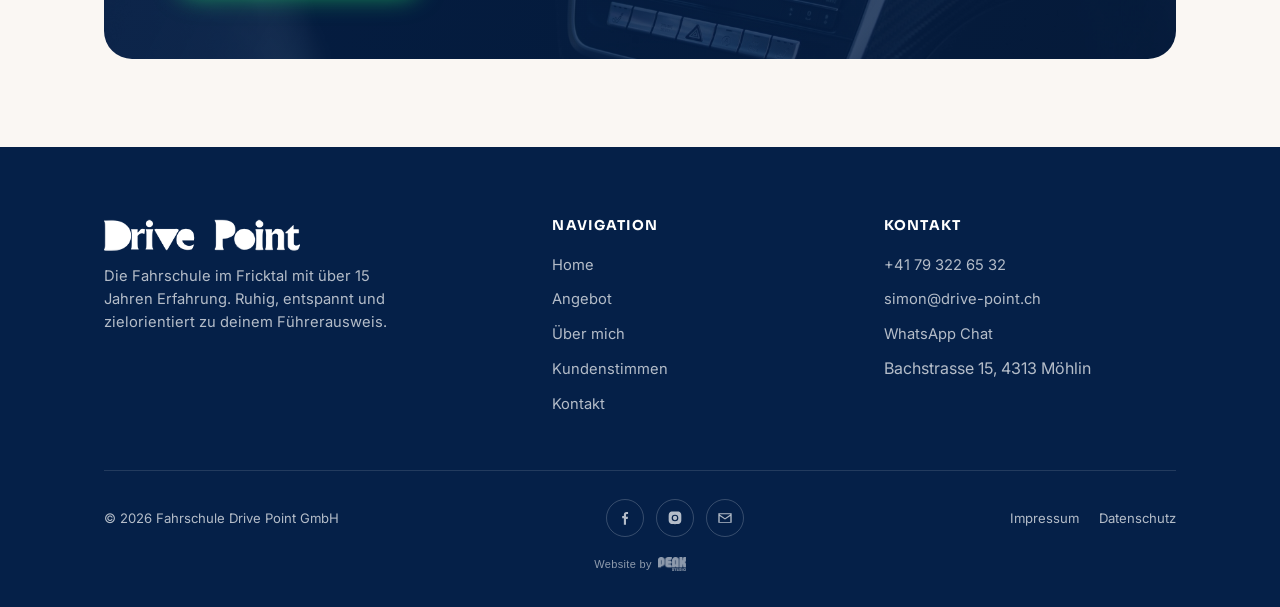
==== commit e94bcded: "Add Peak Studio footer credit badge Small "Website by Peak Studio" link at the bottom of every page'" ====
--- a/angebot.html
+++ b/angebot.html
@@ -25,7 +25,7 @@
 <link rel="preconnect" href="https://fonts.googleapis.com">
 <link rel="preconnect" href="https://fonts.gstatic.com" crossorigin>
 <link href="https://fonts.googleapis.com/css2?family=Sora:wght@500;600;700;800&family=Inter:wght@400;500;600&display=swap" rel="stylesheet">
-<link rel="stylesheet" href="css/style.css?v=10">
+<link rel="stylesheet" href="css/style.css?v=13">
 </head>
 <body>
 
@@ -323,6 +323,12 @@
         <a href="datenschutz.html">Datenschutz</a>
       </div>
     </div>
+    <div class="peak-badge peak-badge--dark">
+      <a href="https://peak-studio.ch" target="_blank" rel="noopener">
+        Website by
+        <img src="[data-uri]" alt="peak studio" class="peak-badge__logo">
+      </a>
+    </div>
   </div>
 </footer>
 
--- a/css/style.css
+++ b/css/style.css
@@ -249,7 +249,8 @@
     border-bottom: 1px solid var(--line);
     box-shadow: var(--shadow-card);
   }
-  body.nav-open .nav-links a { padding: 12px 4px; border-bottom: 1px solid var(--line); }
+  body.nav-open .nav-links a { padding: 12px 4px; border-bottom: 1px solid var(--line); font-weight: 600; }
+  body.nav-open .nav-links a[aria-current="page"]::after { display: none; }
 }
 
 @media (max-width: 420px) {
@@ -969,6 +970,25 @@
 }
 .footer-socials svg { width: 16px; height: 16px; }
 .footer-socials a:hover { background: var(--orange-600); border-color: var(--orange-600); }
+
+.peak-badge {
+  text-align: center;
+  padding: 14px 0 0;
+  font-family: -apple-system, BlinkMacSystemFont, "Segoe UI", Roboto, Arial, sans-serif;
+}
+.peak-badge a {
+  display: inline-flex;
+  align-items: center;
+  gap: 6px;
+  font-size: 11px;
+  letter-spacing: 0.03em;
+  text-decoration: none;
+  color: #fff;
+  opacity: 0.55;
+  transition: opacity 0.2s ease;
+}
+.peak-badge a:hover { opacity: 1; }
+.peak-badge__logo { height: 14px; width: auto; display: inline-block; vertical-align: middle; }
 
 /* ---------------------------------- Utilities ---------------------------------- */
 
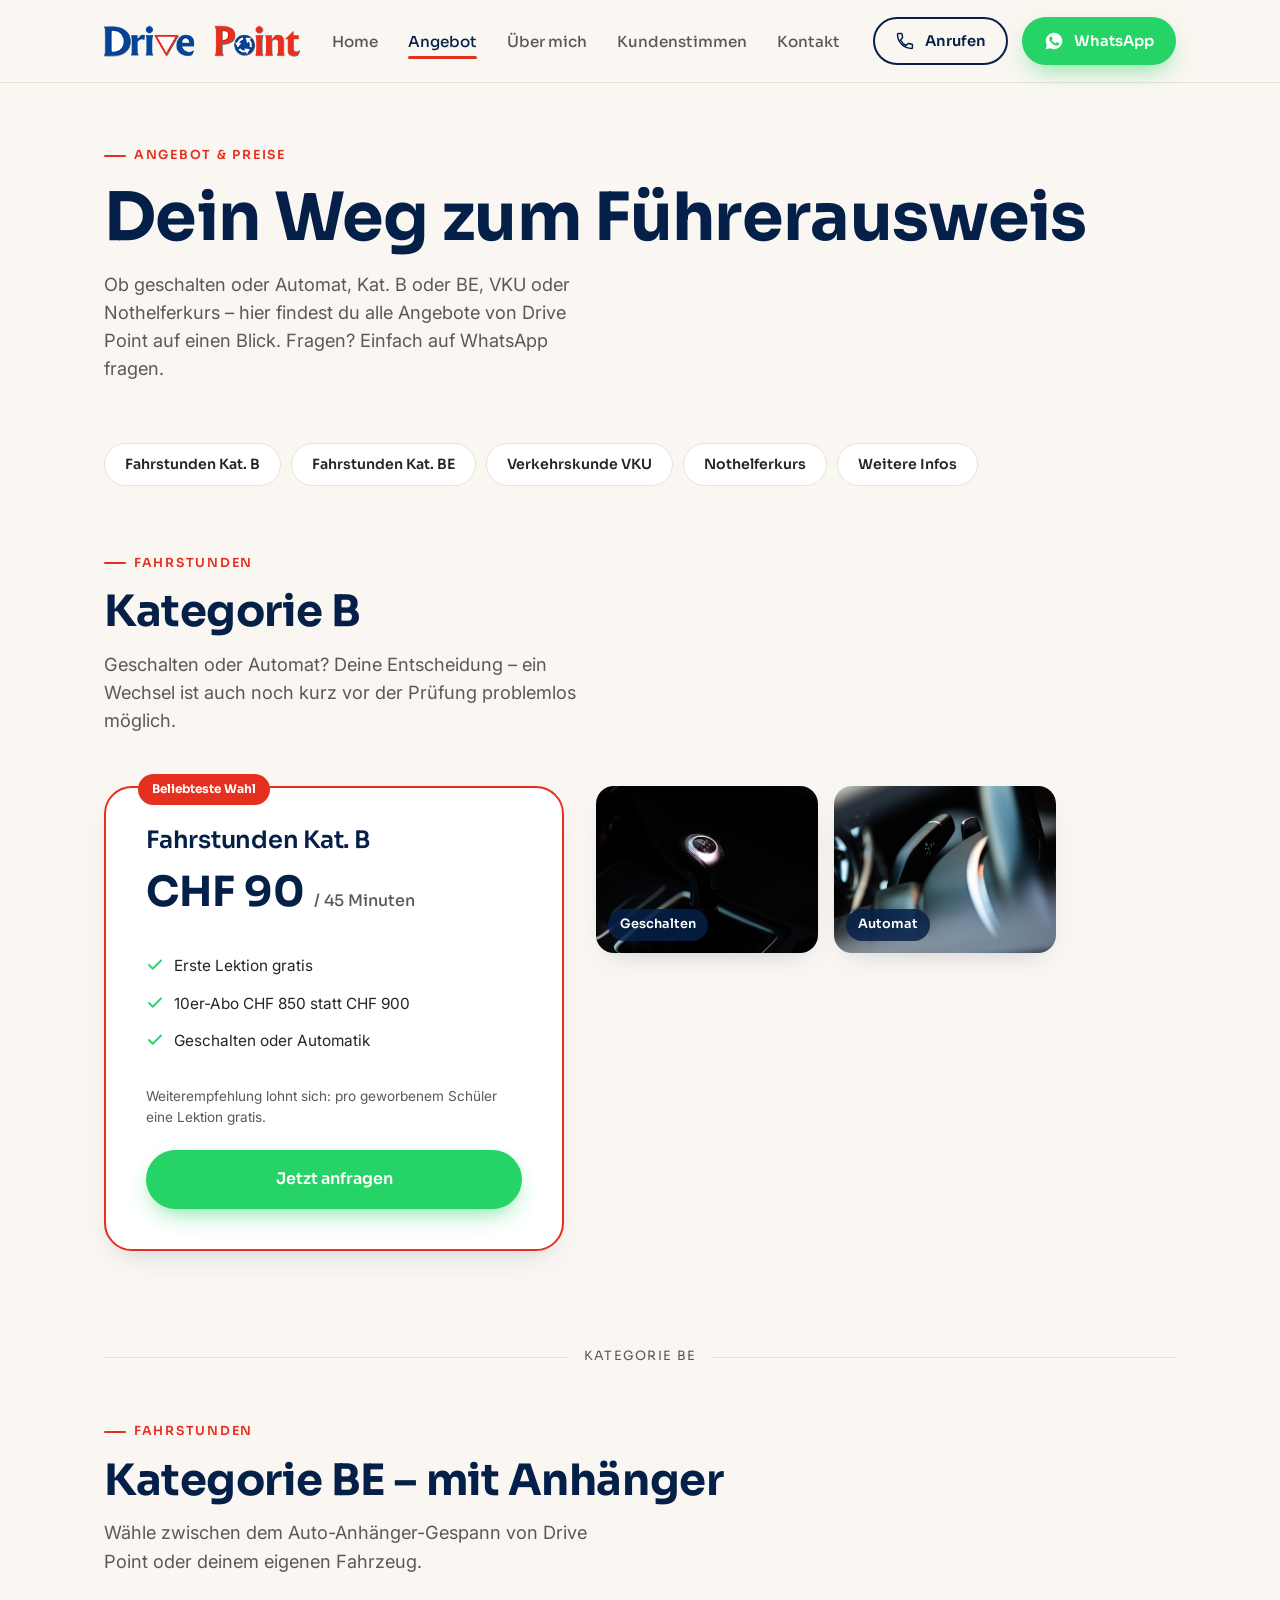
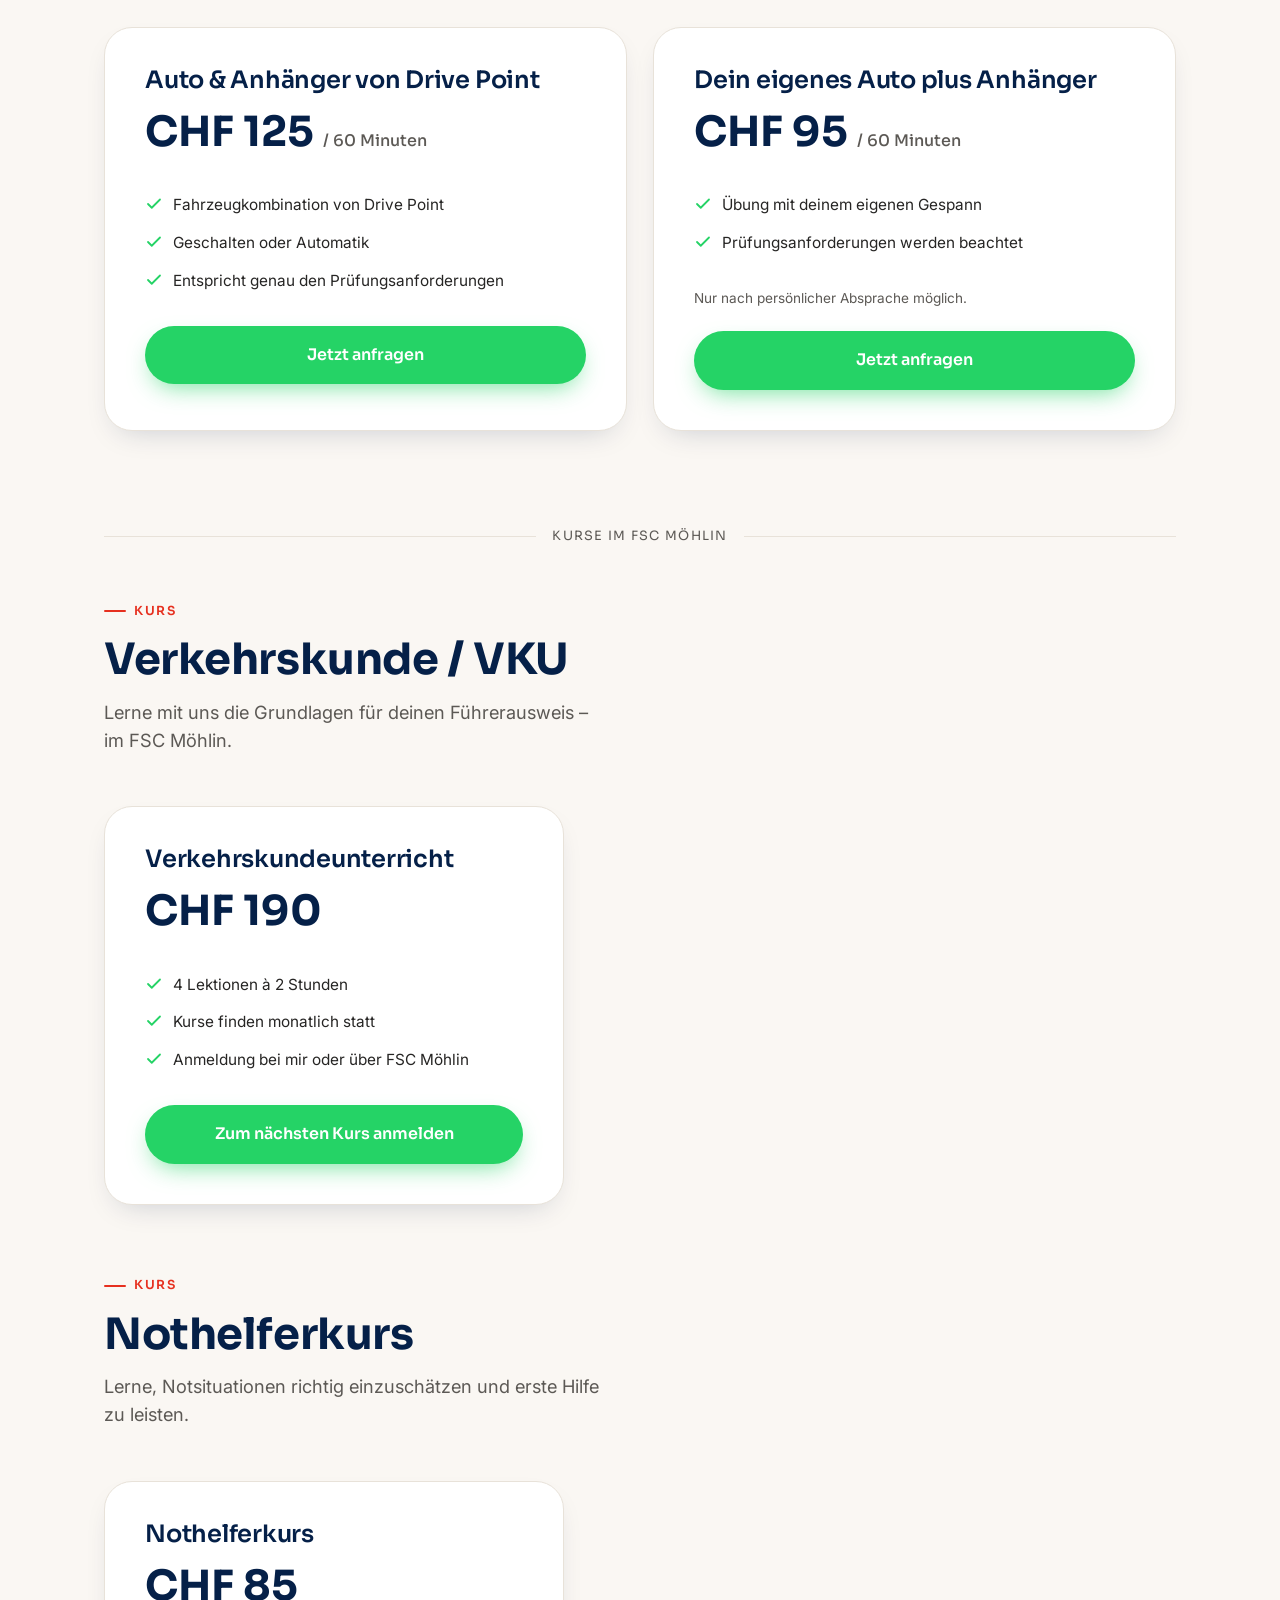
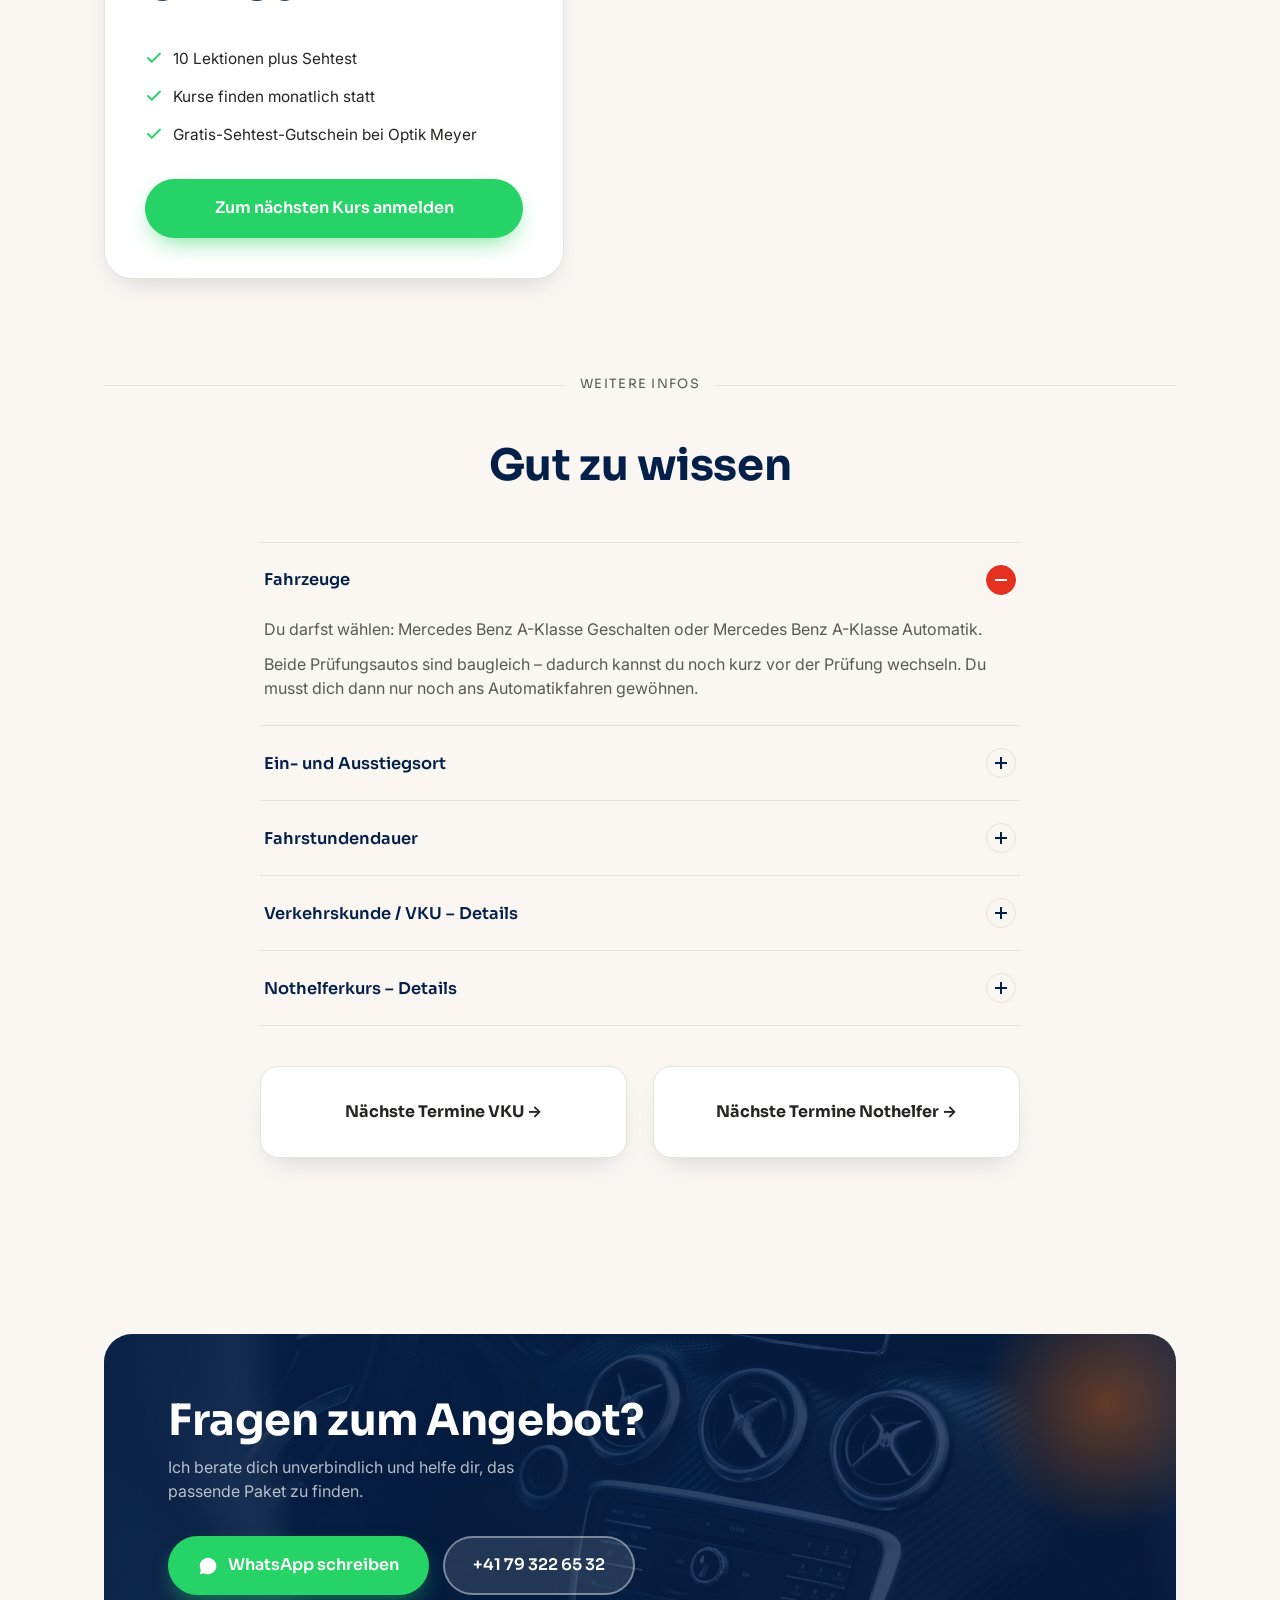
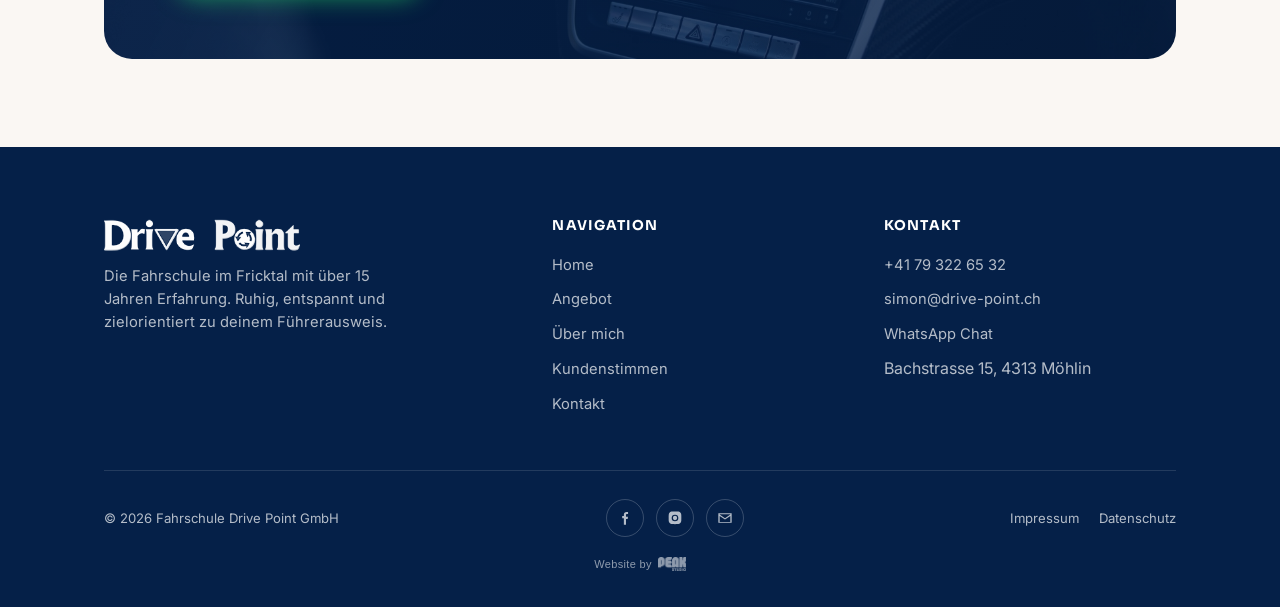
==== commit 0d4f9689: "Fix hollow letter counters in white footer logo The footer logo used filter: brightness(0) invert(1)" ====
--- a/angebot.html
+++ b/angebot.html
@@ -25,7 +25,7 @@
 <link rel="preconnect" href="https://fonts.googleapis.com">
 <link rel="preconnect" href="https://fonts.gstatic.com" crossorigin>
 <link href="https://fonts.googleapis.com/css2?family=Sora:wght@500;600;700;800&family=Inter:wght@400;500;600&display=swap" rel="stylesheet">
-<link rel="stylesheet" href="css/style.css?v=13">
+<link rel="stylesheet" href="css/style.css?v=14">
 </head>
 <body>
 
@@ -287,7 +287,7 @@
     <div class="footer-grid">
       <div>
         <a href="index.html" class="logo">
-          <img src="assets/img/logo-drive-point.png" alt="Drive Point Fahrschule Logo" class="logo-img">
+          <img src="assets/img/logo-drive-point-white.png" alt="Drive Point Fahrschule Logo" class="logo-img">
         </a>
         <p>Die Fahrschule im Fricktal mit über 15 Jahren Erfahrung. Ruhig, entspannt und zielorientiert zu deinem Führerausweis.</p>
       </div>
--- a/css/style.css
+++ b/css/style.css
@@ -184,7 +184,6 @@
 }
 .logo .dot { color: var(--orange-600); }
 .logo-img { height: 32px; width: auto; display: block; }
-.footer-grid .logo-img { filter: brightness(0) invert(1); }
 
 .main-nav {
   display: flex;
